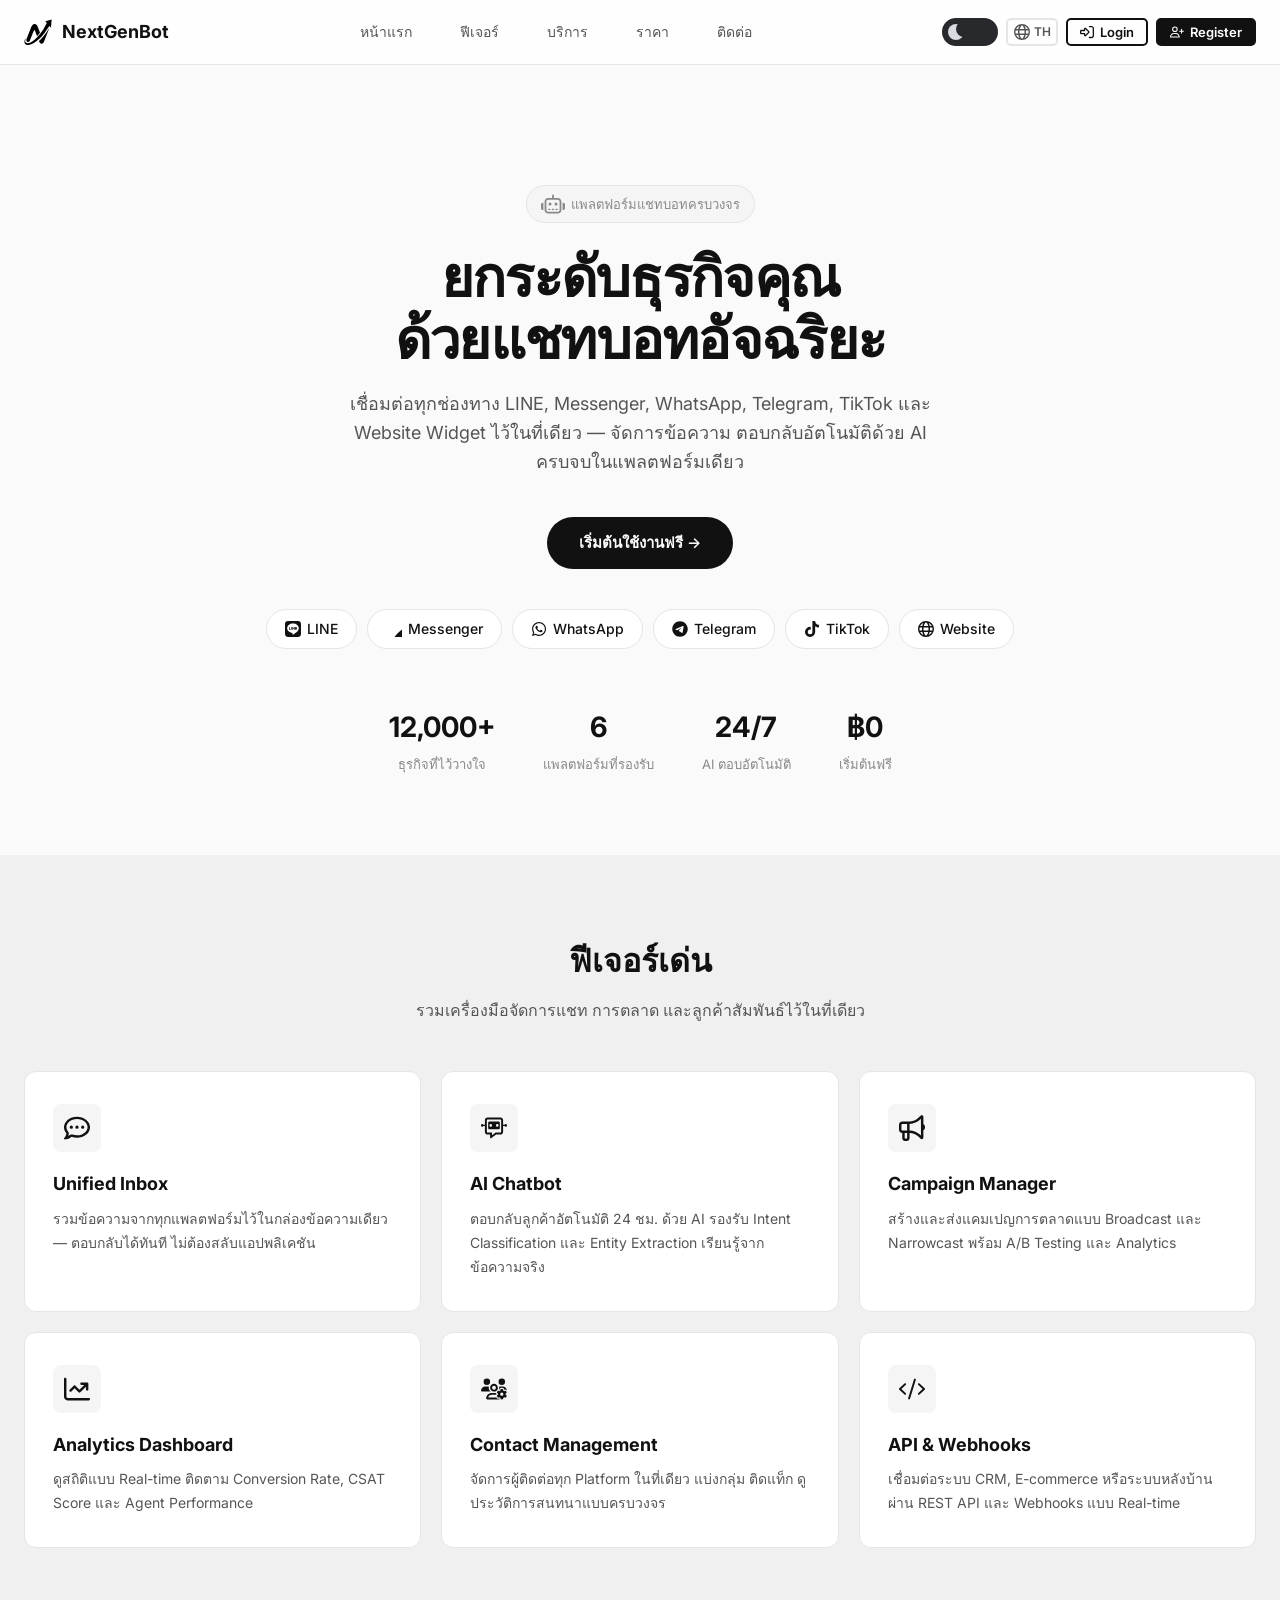
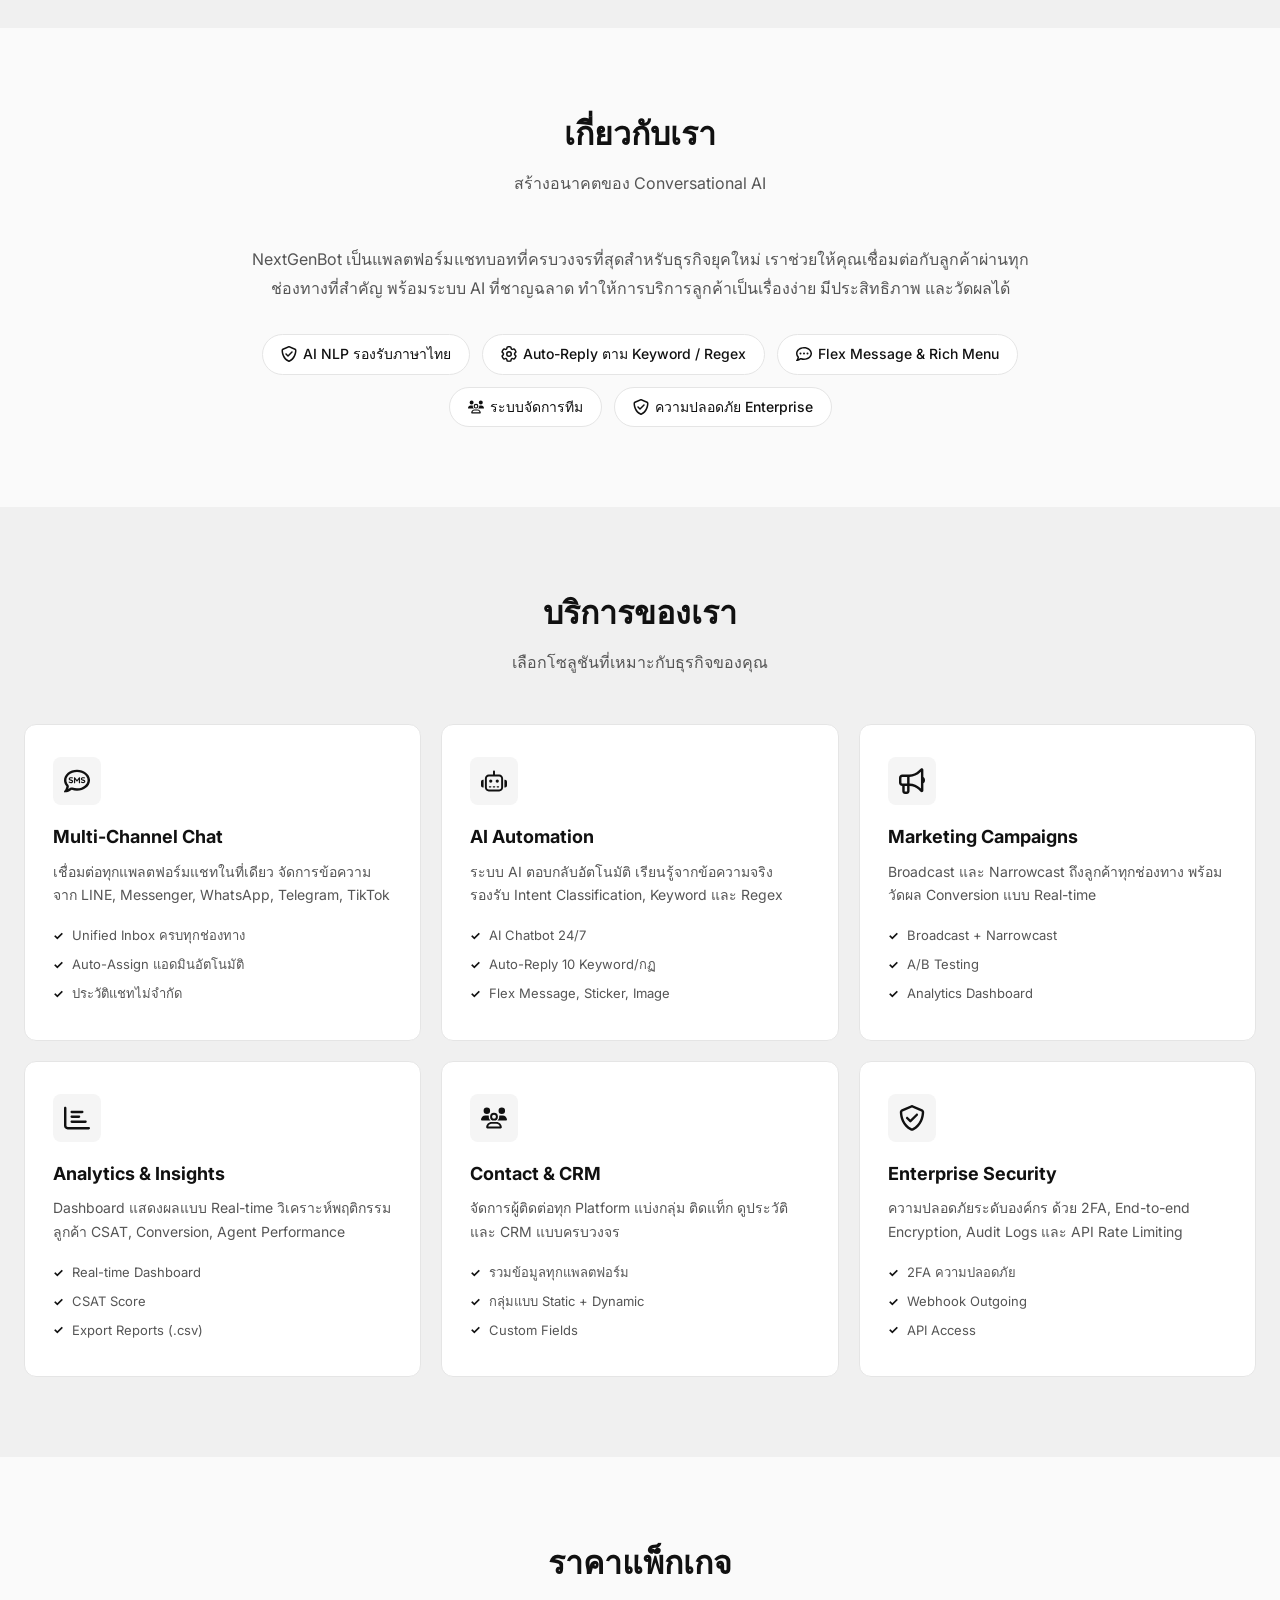
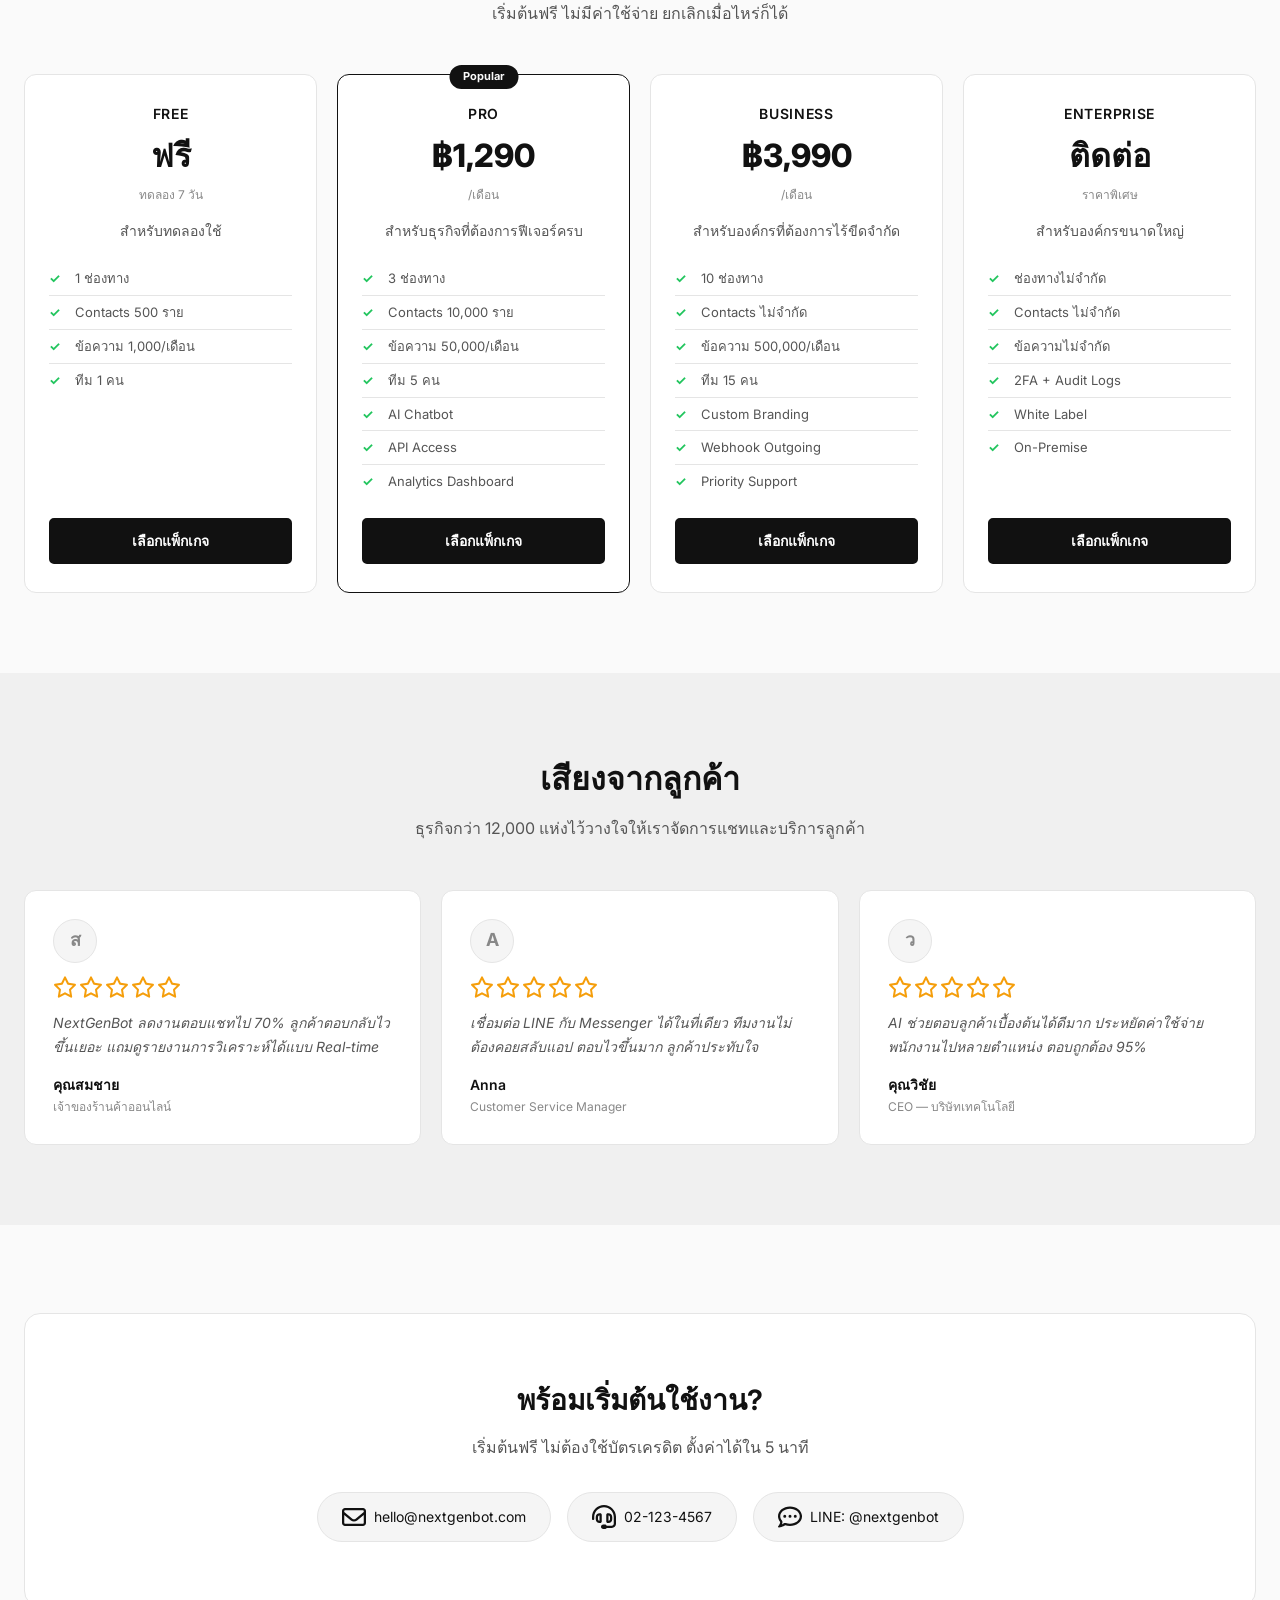
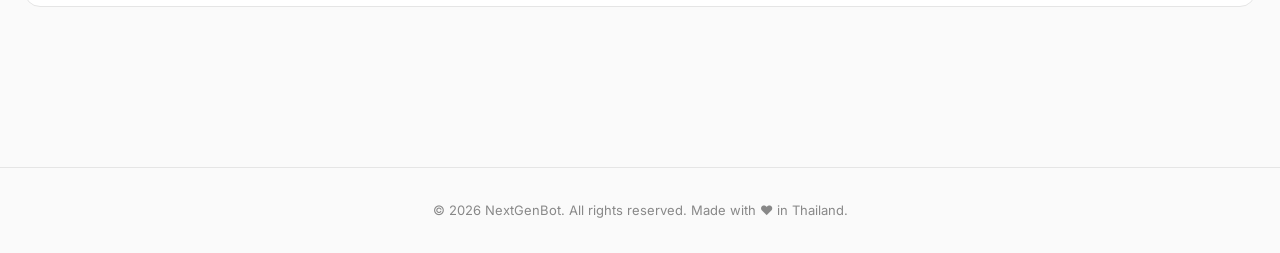
==== index.html @ 33dfde05 "Initial commit: NextGenBot landing page" ====
<!DOCTYPE html>
<html lang="th" data-theme="light">
<head>
  <meta charset="UTF-8">
  <meta name="viewport" content="width=device-width, initial-scale=1.0">
  <title>NextGenBot — บริการ Chatbot ครบวงจร</title>
  <link rel="preconnect" href="https://fonts.googleapis.com">
  <link href="https://fonts.googleapis.com/css2?family=Inter:wght@400;500;600;700;800&display=swap" rel="stylesheet">
  <link rel="stylesheet" href="assets/css/style.css">
</head>
<body>

  <!-- ── Header / Navbar ── -->
  <nav class="navbar">
    <div class="container navbar-inner">
      <a href="index.html" class="navbar-brand">
        <img src="assets/images/icons/logo.svg" alt="NextGenBot" class="logo-icon">
        NextGenBot
      </a>
      <div class="navbar-links">
        <a href="index.html">หน้าแรก</a>
        <a href="index.html#features">ฟีเจอร์</a>
        <a href="index.html#services">บริการ</a>
        <a href="index.html#pricing">ราคา</a>
        <a href="index.html#contact">ติดต่อ</a>
      </div>
      <div class="navbar-right">
        <div class="toggle-switch">
          <label class="switch-label">
            <input type="checkbox" class="checkbox" id="themeCheckbox">
            <span class="slider"></span>
          </label>
        </div>
        <div class="lang-select">
          <div class="lang-selected">
            <span data-icon="globe" data-weight="regular"></span>
            <span class="lang-code" id="currentLang">TH</span>
            <svg class="arrow" viewBox="0 0 512 512" fill="currentColor"><path d="M233.4 406.6c12.5 12.5 32.8 12.5 45.3 0l192-192c12.5-12.5 12.5-32.8 0-45.3s-32.8-12.5-45.3 0L256 338.7 86.6 169.4c-12.5-12.5-32.8-12.5-45.3 0s-12.5 32.8 0 45.3l192 192z"/></svg>
          </div>
          <div class="lang-options">
            <div class="lang-option active" data-lang="th" onclick="switchLang('th')">
              <span data-icon="globe" data-weight="regular"></span>
              <span>ภาษาไทย</span>
              <svg class="check-icon" viewBox="0 0 448 512" fill="currentColor"><path d="M441 103c9.4 9.4 9.4 24.6 0 33.9L177 401c-9.4 9.4-24.6 9.4-33.9 0L7 265c-9.4-9.4-9.4-24.6 0-33.9s24.6-9.4 33.9 0l119 119L407 103c9.4-9.4 24.6-9.4 33.9 0z"/></svg>
            </div>
            <div class="lang-option" data-lang="en" onclick="switchLang('en')">
              <span data-icon="globe" data-weight="regular"></span>
              <span>English</span>
              <svg class="check-icon" viewBox="0 0 448 512" fill="currentColor"><path d="M441 103c9.4 9.4 9.4 24.6 0 33.9L177 401c-9.4 9.4-24.6 9.4-33.9 0L7 265c-9.4-9.4-9.4-24.6 0-33.9s24.6-9.4 33.9 0l119 119L407 103c9.4-9.4 24.6-9.4 33.9 0z"/></svg>
            </div>
          </div>
        </div>
        <div class="nav-actions">
          <a href="login.html" class="btn-nav btn-nav-login">
            <span data-icon="right-to-bracket" data-weight="regular"></span>
            <span>Login</span>
          </a>
          <a href="register.html" class="btn-nav btn-nav-register">
            <span data-icon="user-plus" data-weight="regular"></span>
            <span>Register</span>
          </a>
        </div>
      </div>

      <!-- Mobile right: lang + hamburger (mobile/tablet) -->
      <div class="mobile-right">
        <div class="lang-select mobile-lang-select">
          <div class="lang-selected">
            <span data-icon="globe" data-weight="regular"></span>
            <span class="lang-code" id="currentLangMobile">TH</span>
            <svg class="arrow" viewBox="0 0 512 512" fill="currentColor"><path d="M233.4 406.6c12.5 12.5 32.8 12.5 45.3 0l192-192c12.5-12.5 12.5-32.8 0-45.3s-32.8-12.5-45.3 0L256 338.7 86.6 169.4c-12.5-12.5-32.8-12.5-45.3 0s-12.5 32.8 0 45.3l192 192z"/></svg>
          </div>
          <div class="lang-options">
            <div class="lang-option active" data-lang="th" onclick="switchLang('th')">
              <span data-icon="globe" data-weight="regular"></span>
              <span>ภาษาไทย</span>
              <svg class="check-icon" viewBox="0 0 448 512" fill="currentColor"><path d="M441 103c9.4 9.4 9.4 24.6 0 33.9L177 401c-9.4 9.4-24.6 9.4-33.9 0L7 265c-9.4-9.4-9.4-24.6 0-33.9s24.6-9.4 33.9 0l119 119L407 103c9.4-9.4 24.6-9.4 33.9 0z"/></svg>
            </div>
            <div class="lang-option" data-lang="en" onclick="switchLang('en')">
              <span data-icon="globe" data-weight="regular"></span>
              <span>English</span>
              <svg class="check-icon" viewBox="0 0 448 512" fill="currentColor"><path d="M441 103c9.4 9.4 9.4 24.6 0 33.9L177 401c-9.4 9.4-24.6 9.4-33.9 0L7 265c-9.4-9.4-9.4-24.6 0-33.9s24.6-9.4 33.9 0l119 119L407 103c9.4-9.4 24.6-9.4 33.9 0z"/></svg>
            </div>
          </div>
        </div>
        <button class="hamburger-btn" id="hamburgerBtn" aria-label="Menu">
          <svg viewBox="0 0 448 512" fill="currentColor"><path d="M0 96C0 78.3 14.3 64 32 64H416c17.7 0 32 14.3 32 32s-14.3 32-32 32H32C14.3 128 0 113.7 0 96zM0 256c0-17.7 14.3-32 32-32H416c17.7 0 32 14.3 32 32s-14.3 32-32 32H32c-17.7 0-32-14.3-32-32zM448 416c0 17.7-14.3 32-32 32H32c-17.7 0-32-14.3-32-32s14.3-32 32-32H416c17.7 0 32 14.3 32 32z"/></svg>
        </button>
      </div>

      <!-- Mobile Menu -->
      <div class="mobile-menu" id="mobileMenu">
        <a href="index.html">หน้าแรก</a>
        <a href="index.html#features">ฟีเจอร์</a>
        <a href="index.html#services">บริการ</a>
        <a href="index.html#pricing">ราคา</a>
        <a href="index.html#contact">ติดต่อ</a>
        <div class="mobile-actions">
          <a href="login.html" class="btn-nav btn-nav-login">Login</a>
          <a href="register.html" class="btn-nav btn-nav-register">Register</a>
        </div>
        <div class="mobile-theme-wrapper">
          <div class="mobile-theme-row">
            <span data-icon="sun" data-weight="regular" id="themeIcon"></span>
            <span id="themeLabel">โหมดสว่าง</span>
            <div class="toggle-switch">
              <label class="switch-label">
                <input type="checkbox" class="checkbox" id="themeCheckboxMobile">
                <span class="slider"></span>
              </label>
            </div>
          </div>
        </div>
      </div>
    </div>
  </nav>

  <!-- ── Hero ── -->
  <section class="hero">
    <div class="container">
      <div class="hero-badge">
        <span data-icon="robot" data-weight="regular"></span>
        แพลตฟอร์มแชทบอทครบวงจร
      </div>
      <h1>ยกระดับธุรกิจคุณ<br>ด้วยแชทบอทอัจฉริยะ</h1>
      <p>
        เชื่อมต่อทุกช่องทาง LINE, Messenger, WhatsApp, Telegram, TikTok และ Website Widget 
        ไว้ในที่เดียว — จัดการข้อความ ตอบกลับอัตโนมัติด้วย AI ครบจบในแพลตฟอร์มเดียว
      </p>
      <a href="#contact" class="hero-btn">เริ่มต้นใช้งานฟรี →</a>
      <div class="hero-platforms">
        <span class="hero-pill"><span data-icon="line" data-weight="brands"></span> LINE</span>
        <span class="hero-pill"><span data-icon="messenger" data-weight="brands"></span> Messenger</span>
        <span class="hero-pill"><span data-icon="whatsapp" data-weight="brands"></span> WhatsApp</span>
        <span class="hero-pill"><span data-icon="telegram" data-weight="brands"></span> Telegram</span>
        <span class="hero-pill"><span data-icon="tiktok" data-weight="brands"></span> TikTok</span>
        <span class="hero-pill"><span data-icon="globe" data-weight="regular"></span> Website</span>
      </div>
      <div class="hero-stats">
        <div class="hero-stat"><div class="hero-stat-num">12,000+</div><div class="hero-stat-label">ธุรกิจที่ไว้วางใจ</div></div>
        <div class="hero-stat"><div class="hero-stat-num">6</div><div class="hero-stat-label">แพลตฟอร์มที่รองรับ</div></div>
        <div class="hero-stat"><div class="hero-stat-num">24/7</div><div class="hero-stat-label">AI ตอบอัตโนมัติ</div></div>
        <div class="hero-stat"><div class="hero-stat-num">฿0</div><div class="hero-stat-label">เริ่มต้นฟรี</div></div>
      </div>
    </div>
  </section>

  <!-- ── Features ── -->
  <section class="section" id="features" style="background: var(--bg-section);">
    <div class="container">
      <div class="section-header">
        <h2>ฟีเจอร์เด่น</h2>
        <p>รวมเครื่องมือจัดการแชท การตลาด และลูกค้าสัมพันธ์ไว้ในที่เดียว</p>
      </div>
      <div class="grid-3">
        <div class="card fade-in">
          <div class="card-icon" data-icon="comment-dots" data-weight="regular"></div>
          <h3>Unified Inbox</h3>
          <p>รวมข้อความจากทุกแพลตฟอร์มไว้ในกล่องข้อความเดียว — ตอบกลับได้ทันที ไม่ต้องสลับแอปพลิเคชัน</p>
        </div>
        <div class="card fade-in">
          <div class="card-icon" data-icon="message-bot" data-weight="regular"></div>
          <h3>AI Chatbot</h3>
          <p>ตอบกลับลูกค้าอัตโนมัติ 24 ชม. ด้วย AI รองรับ Intent Classification และ Entity Extraction เรียนรู้จากข้อความจริง</p>
        </div>
        <div class="card fade-in">
          <div class="card-icon" data-icon="bullhorn" data-weight="regular"></div>
          <h3>Campaign Manager</h3>
          <p>สร้างและส่งแคมเปญการตลาดแบบ Broadcast และ Narrowcast พร้อม A/B Testing และ Analytics</p>
        </div>
        <div class="card fade-in">
          <div class="card-icon" data-icon="chart-line-up" data-weight="regular"></div>
          <h3>Analytics Dashboard</h3>
          <p>ดูสถิติแบบ Real-time ติดตาม Conversion Rate, CSAT Score และ Agent Performance</p>
        </div>
        <div class="card fade-in">
          <div class="card-icon" data-icon="users-gear" data-weight="regular"></div>
          <h3>Contact Management</h3>
          <p>จัดการผู้ติดต่อทุก Platform ในที่เดียว แบ่งกลุ่ม ติดแท็ก ดูประวัติการสนทนาแบบครบวงจร</p>
        </div>
        <div class="card fade-in">
          <div class="card-icon" data-icon="code" data-weight="regular"></div>
          <h3>API & Webhooks</h3>
          <p>เชื่อมต่อระบบ CRM, E-commerce หรือระบบหลังบ้านผ่าน REST API และ Webhooks แบบ Real-time</p>
        </div>
      </div>
    </div>
  </section>

  <!-- ── About ── -->
  <section class="section" id="about">
    <div class="container">
      <div style="max-width:800px;margin:0 auto;">
        <div class="section-header">
          <h2>เกี่ยวกับเรา</h2>
          <p>สร้างอนาคตของ Conversational AI</p>
        </div>
        <p style="font-size:16px;color:var(--text-secondary);line-height:1.8;text-align:center;margin-bottom:32px;">
          NextGenBot เป็นแพลตฟอร์มแชทบอทที่ครบวงจรที่สุดสำหรับธุรกิจยุคใหม่ 
          เราช่วยให้คุณเชื่อมต่อกับลูกค้าผ่านทุกช่องทางที่สำคัญ พร้อมระบบ AI ที่ชาญฉลาด 
          ทำให้การบริการลูกค้าเป็นเรื่องง่าย มีประสิทธิภาพ และวัดผลได้
        </p>
        <div style="display:flex;flex-wrap:wrap;justify-content:center;gap:12px;">
          <span class="hero-pill"><span data-icon="shield-check" data-weight="regular"></span> AI NLP รองรับภาษาไทย</span>
          <span class="hero-pill"><span data-icon="gear" data-weight="regular"></span> Auto-Reply ตาม Keyword / Regex</span>
          <span class="hero-pill"><span data-icon="comment-dots" data-weight="regular"></span> Flex Message & Rich Menu</span>
          <span class="hero-pill"><span data-icon="users" data-weight="regular"></span> ระบบจัดการทีม</span>
          <span class="hero-pill"><span data-icon="shield-check" data-weight="regular"></span> ความปลอดภัย Enterprise</span>
        </div>
      </div>
    </div>
  </section>

  <!-- ── Services ── -->
  <section class="section" id="services" style="background: var(--bg-section);">
    <div class="container">
      <div class="section-header">
        <h2>บริการของเรา</h2>
        <p>เลือกโซลูชันที่เหมาะกับธุรกิจของคุณ</p>
      </div>
      <div class="grid-3">
        <div class="card fade-in">
          <div class="card-icon" data-icon="comment-sms" data-weight="regular"></div>
          <h3>Multi-Channel Chat</h3>
          <p>เชื่อมต่อทุกแพลตฟอร์มแชทในที่เดียว จัดการข้อความจาก LINE, Messenger, WhatsApp, Telegram, TikTok</p>
          <ul>
            <li>Unified Inbox ครบทุกช่องทาง</li>
            <li>Auto-Assign แอดมินอัตโนมัติ</li>
            <li>ประวัติแชทไม่จำกัด</li>
          </ul>
        </div>
        <div class="card fade-in">
          <div class="card-icon" data-icon="robot" data-weight="regular"></div>
          <h3>AI Automation</h3>
          <p>ระบบ AI ตอบกลับอัตโนมัติ เรียนรู้จากข้อความจริง รองรับ Intent Classification, Keyword และ Regex</p>
          <ul>
            <li>AI Chatbot 24/7</li>
            <li>Auto-Reply 10 Keyword/กฏ</li>
            <li>Flex Message, Sticker, Image</li>
          </ul>
        </div>
        <div class="card fade-in">
          <div class="card-icon" data-icon="bullhorn" data-weight="regular"></div>
          <h3>Marketing Campaigns</h3>
          <p>Broadcast และ Narrowcast ถึงลูกค้าทุกช่องทาง พร้อมวัดผล Conversion แบบ Real-time</p>
          <ul>
            <li>Broadcast + Narrowcast</li>
            <li>A/B Testing</li>
            <li>Analytics Dashboard</li>
          </ul>
        </div>
        <div class="card fade-in">
          <div class="card-icon" data-icon="chart-bar" data-weight="regular"></div>
          <h3>Analytics & Insights</h3>
          <p>Dashboard แสดงผลแบบ Real-time วิเคราะห์พฤติกรรมลูกค้า CSAT, Conversion, Agent Performance</p>
          <ul>
            <li>Real-time Dashboard</li>
            <li>CSAT Score</li>
            <li>Export Reports (.csv)</li>
          </ul>
        </div>
        <div class="card fade-in">
          <div class="card-icon" data-icon="users" data-weight="regular"></div>
          <h3>Contact & CRM</h3>
          <p>จัดการผู้ติดต่อทุก Platform แบ่งกลุ่ม ติดแท็ก ดูประวัติ และ CRM แบบครบวงจร</p>
          <ul>
            <li>รวมข้อมูลทุกแพลตฟอร์ม</li>
            <li>กลุ่มแบบ Static + Dynamic</li>
            <li>Custom Fields</li>
          </ul>
        </div>
        <div class="card fade-in">
          <div class="card-icon" data-icon="shield-check" data-weight="regular"></div>
          <h3>Enterprise Security</h3>
          <p>ความปลอดภัยระดับองค์กร ด้วย 2FA, End-to-end Encryption, Audit Logs และ API Rate Limiting</p>
          <ul>
            <li>2FA ความปลอดภัย</li>
            <li>Webhook Outgoing</li>
            <li>API Access</li>
          </ul>
        </div>
      </div>
    </div>
  </section>

  <!-- ── Pricing ── -->
  <section class="section" id="pricing">
    <div class="container">
      <div class="section-header">
        <h2>ราคาแพ็กเกจ</h2>
        <p>เริ่มต้นฟรี ไม่มีค่าใช้จ่าย ยกเลิกเมื่อไหร่ก็ได้</p>
      </div>
      <div class="pricing-grid">
        <div class="pricing-card">
          <div class="pricing-name">Free</div>
          <div class="pricing-amount">ฟรี</div>
          <div class="pricing-period">ทดลอง 7 วัน</div>
          <p class="pricing-desc">สำหรับทดลองใช้</p>
          <ul class="pricing-features">
            <li><span class="mark on">✓</span> 1 ช่องทาง</li>
            <li><span class="mark on">✓</span> Contacts 500 ราย</li>
            <li><span class="mark on">✓</span> ข้อความ 1,000/เดือน</li>
            <li><span class="mark on">✓</span> ทีม 1 คน</li>
          </ul>
          <button class="pricing-btn">เลือกแพ็กเกจ</button>
        </div>
        <div class="pricing-card featured">
          <div class="pricing-name">Pro</div>
          <div class="pricing-amount">฿1,290</div>
          <div class="pricing-period">/เดือน</div>
          <p class="pricing-desc">สำหรับธุรกิจที่ต้องการฟีเจอร์ครบ</p>
          <ul class="pricing-features">
            <li><span class="mark on">✓</span> 3 ช่องทาง</li>
            <li><span class="mark on">✓</span> Contacts 10,000 ราย</li>
            <li><span class="mark on">✓</span> ข้อความ 50,000/เดือน</li>
            <li><span class="mark on">✓</span> ทีม 5 คน</li>
            <li><span class="mark on">✓</span> AI Chatbot</li>
            <li><span class="mark on">✓</span> API Access</li>
            <li><span class="mark on">✓</span> Analytics Dashboard</li>
          </ul>
          <button class="pricing-btn">เลือกแพ็กเกจ</button>
        </div>
        <div class="pricing-card">
          <div class="pricing-name">Business</div>
          <div class="pricing-amount">฿3,990</div>
          <div class="pricing-period">/เดือน</div>
          <p class="pricing-desc">สำหรับองค์กรที่ต้องการไร้ขีดจำกัด</p>
          <ul class="pricing-features">
            <li><span class="mark on">✓</span> 10 ช่องทาง</li>
            <li><span class="mark on">✓</span> Contacts ไม่จำกัด</li>
            <li><span class="mark on">✓</span> ข้อความ 500,000/เดือน</li>
            <li><span class="mark on">✓</span> ทีม 15 คน</li>
            <li><span class="mark on">✓</span> Custom Branding</li>
            <li><span class="mark on">✓</span> Webhook Outgoing</li>
            <li><span class="mark on">✓</span> Priority Support</li>
          </ul>
          <button class="pricing-btn">เลือกแพ็กเกจ</button>
        </div>
        <div class="pricing-card">
          <div class="pricing-name">Enterprise</div>
          <div class="pricing-amount">ติดต่อ</div>
          <div class="pricing-period">ราคาพิเศษ</div>
          <p class="pricing-desc">สำหรับองค์กรขนาดใหญ่</p>
          <ul class="pricing-features">
            <li><span class="mark on">✓</span> ช่องทางไม่จำกัด</li>
            <li><span class="mark on">✓</span> Contacts ไม่จำกัด</li>
            <li><span class="mark on">✓</span> ข้อความไม่จำกัด</li>
            <li><span class="mark on">✓</span> 2FA + Audit Logs</li>
            <li><span class="mark on">✓</span> White Label</li>
            <li><span class="mark on">✓</span> On-Premise</li>
          </ul>
          <button class="pricing-btn">เลือกแพ็กเกจ</button>
        </div>
      </div>
    </div>
  </section>

  <!-- ── Testimonials ── -->
  <section class="section" id="testimonials" style="background: var(--bg-section);">
    <div class="container">
      <div class="section-header">
        <h2>เสียงจากลูกค้า</h2>
        <p>ธุรกิจกว่า 12,000 แห่งไว้วางใจให้เราจัดการแชทและบริการลูกค้า</p>
      </div>
      <div class="testimonials-grid">
        <div class="testimonial-card">
        <div class="avatar" aria-label="คุณสมชาย">ส</div>
          <div class="stars">
          <span data-icon="star" data-weight="regular"></span>
          <span data-icon="star" data-weight="regular"></span>
          <span data-icon="star" data-weight="regular"></span>
          <span data-icon="star" data-weight="regular"></span>
          <span data-icon="star" data-weight="regular"></span>
        </div>
        <div class="quote">NextGenBot ลดงานตอบแชทไป 70% ลูกค้าตอบกลับไวขึ้นเยอะ แถมดูรายงานการวิเคราะห์ได้แบบ Real-time</div>
        <div class="author">คุณสมชาย</div>
        <div class="role">เจ้าของร้านค้าออนไลน์</div>
        </div>
        <div class="testimonial-card">
          <div class="avatar" aria-label="Anna">A</div>
          <div class="stars">
            <span data-icon="star" data-weight="regular"></span>
            <span data-icon="star" data-weight="regular"></span>
            <span data-icon="star" data-weight="regular"></span>
            <span data-icon="star" data-weight="regular"></span>
            <span data-icon="star" data-weight="regular"></span>
          </div>
          <div class="quote">เชื่อมต่อ LINE กับ Messenger ได้ในที่เดียว ทีมงานไม่ต้องคอยสลับแอป ตอบไวขึ้นมาก ลูกค้าประทับใจ</div>
          <div class="author">Anna</div>
          <div class="role">Customer Service Manager</div>
        </div>
        <div class="testimonial-card">
          <div class="avatar" aria-label="คุณวิชัย">ว</div>
          <div class="stars">
            <span data-icon="star" data-weight="regular"></span>
            <span data-icon="star" data-weight="regular"></span>
            <span data-icon="star" data-weight="regular"></span>
            <span data-icon="star" data-weight="regular"></span>
            <span data-icon="star" data-weight="regular"></span>
          </div>
          <div class="quote">AI ช่วยตอบลูกค้าเบื้องต้นได้ดีมาก ประหยัดค่าใช้จ่ายพนักงานไปหลายตำแหน่ง ตอบถูกต้อง 95%</div>
          <div class="author">คุณวิชัย</div>
          <div class="role">CEO — บริษัทเทคโนโลยี</div>
        </div>
  </section>

  <!-- ── Contact ── -->
  <section id="contact" style="padding: 48px 0 80px;">
    <div class="container">
      <div class="contact-section">
        <h2>พร้อมเริ่มต้นใช้งาน?</h2>
        <p>เริ่มต้นฟรี ไม่ต้องใช้บัตรเครดิต ตั้งค่าได้ใน 5 นาที</p>
        <div class="contact-channels">
          <span class="contact-item"><span data-icon="envelope" data-weight="regular"></span> hello@nextgenbot.com</span>
          <span class="contact-item"><span data-icon="headset" data-weight="regular"></span> 02-123-4567</span>
          <span class="contact-item"><span data-icon="comment-dots" data-weight="regular"></span> LINE: @nextgenbot</span>
        </div>
      </div>
    </div>
  </section>

  <!-- ── Footer ── -->
  <footer class="footer">
    <div class="container">
      <p>© 2026 NextGenBot. All rights reserved. Made with ❤️ in Thailand.</p>
    </div>
  </footer>

  <script src="assets/data/icons.js"></script>
  <script src="assets/js/theme.js"></script>
  <script src="assets/js/main.js"></script>
</body>
</html>
---- assets/css/style.css ----
*, *::before, *::after { box-sizing: border-box; margin: 0; padding: 0; }

:root {
  --bg: #fafafa;
  --bg-card: #ffffff;
  --bg-card-alt: #f5f5f5;
  --bg-section: #f0f0f0;
  --text: #111111;
  --text-secondary: #555555;
  --text-muted: #888888;
  --border: #e5e5e5;
  --shadow: 0 1px 3px rgba(0,0,0,0.06), 0 1px 2px rgba(0,0,0,0.04);
  --shadow-hover: 0 10px 25px rgba(0,0,0,0.08);
  --radius: 12px;
  --radius-sm: 8px;
  --radius-lg: 16px;
  --font: 'Inter', -apple-system, BlinkMacSystemFont, 'Segoe UI', sans-serif;
  --transition: 0.3s cubic-bezier(0.4, 0, 0.2, 1);
  --max-width: 1280px;
  --primary: #111111;
  --btn-bg: #111111;
  --btn-text: #ffffff;
  --btn-border: #111111;
}

[data-theme="dark"] {
  --bg: #0a0a0b;
  --bg-card: #141416;
  --bg-card-alt: #1a1a1e;
  --bg-section: #121214;
  --text: #ededef;
  --text-secondary: #9b9b9f;
  --text-muted: #6b6b70;
  --border: #1e1e22;
  --shadow: 0 1px 3px rgba(0,0,0,0.3);
  --shadow-hover: 0 10px 25px rgba(0,0,0,0.5);
  --primary: #ededef;
  --btn-bg: #ededef;
  --btn-text: #0a0a0b;
  --btn-border: #ededef;
}

/* ── Icon SVG style ── */
.icon-svg {
  width: 24px;
  height: 24px;
  display: block;
  color: inherit;
}
.card-icon .icon-svg {
  width: 26px;
  height: 26px;
}
.hero-pill .icon-svg {
  width: 16px;
  height: 16px;
}

html { scroll-behavior: smooth; }
body {
  font-family: var(--font);
  background: var(--bg);
  color: var(--text);
  line-height: 1.6;
  transition: background var(--transition), color var(--transition);
  -webkit-font-smoothing: antialiased;
}
.container { max-width: var(--max-width); margin: 0 auto; padding: 0 24px; }
::-webkit-scrollbar { width: 6px; height: 6px; }
::-webkit-scrollbar-track { background: transparent; }
::-webkit-scrollbar-thumb { background: var(--border); border-radius: 3px; }

/* ── Navbar ── */
.navbar {
  position: sticky; top: 0; z-index: 100;
  background: rgba(255,255,255,0.8);
  backdrop-filter: blur(16px);
  -webkit-backdrop-filter: blur(16px);
  border-bottom: 1px solid var(--border);
  transition: background var(--transition), border-color var(--transition);
}
[data-theme="dark"] .navbar { background: rgba(10,10,11,0.8); }
.navbar-inner {
  display: flex; align-items: center; justify-content: space-between;
  height: 64px;
  }
  .navbar-brand {
  display: flex; align-items: center; gap: 10px;
  font-weight: 700; font-size: 18px;
  text-decoration: none; color: var(--text);
  }
  .navbar-brand svg { width: 28px; height: 28px; }
  .navbar-brand img.logo-icon { width: 28px; height: 28px; display: block; }
  [data-theme="dark"] .navbar-brand img.logo-icon { filter: invert(1); }
  .navbar-links { display: flex; align-items: center; gap: 24px; }
.navbar-links a {
  color: var(--text-secondary); text-decoration: none;
  font-size: 14px; font-weight: 500;
  padding: 6px 12px; border-radius: 6px;
  transition: all 0.2s ease;
}
.navbar-links a:hover {
  background: var(--btn-bg);
  color: var(--btn-text);
}

/* ── Navbar right section: toggle + buttons ── */
.navbar-right {
  display: flex;
  align-items: center;
  gap: 8px;
}

/* ── Dark/Light Toggle Switch ── */
.toggle-switch {
  flex-shrink: 0;
  position: relative;
  width: 56px;
  height: 28px;
  --light: #d8dbe0;
  --dark: #28292c;
}
.switch-label {
  position: absolute;
  width: 100%;
  height: 28px;
  background-color: var(--dark);
  border-radius: 14px;
  cursor: pointer;
  border: 2px solid var(--dark);
}
.checkbox {
  position: absolute;
  display: none;
}
.slider {
  position: absolute;
  width: 100%;
  height: 100%;
  border-radius: 14px;
  -webkit-transition: 0.3s;
  transition: 0.3s;
}
.checkbox:checked ~ .slider {
  background-color: var(--light);
}
.slider::before {
  content: "";
  position: absolute;
  top: 4px;
  left: 4px;
  width: 16px;
  height: 16px;
  border-radius: 50%;
  -webkit-box-shadow: inset 8px -3px 0px 0px var(--light);
  box-shadow: inset 8px -3px 0px 0px var(--light);
  background-color: var(--dark);
  -webkit-transition: 0.3s;
  transition: 0.3s;
}
.checkbox:checked ~ .slider::before {
  -webkit-transform: translateX(28px);
  -ms-transform: translateX(28px);
  transform: translateX(28px);
  background-color: var(--dark);
  -webkit-box-shadow: none;
  box-shadow: none;
}

/* ── Hero ── */
.hero { padding: 120px 0 80px; text-align: center; }
.hero-badge {
  display: inline-flex; align-items: center; gap: 6px;
  padding: 6px 14px; border-radius: 100px;
  background: var(--bg-card-alt); border: 1px solid var(--border);
  font-size: 13px; font-weight: 500; color: var(--text-muted);
  margin-bottom: 24px;
}
.hero h1 {
  font-size: clamp(36px, 5vw, 56px);
  font-weight: 800;
  letter-spacing: -0.03em;
  line-height: 1.1;
  margin-bottom: 20px;
}
.hero p {
  font-size: 18px;
  color: var(--text-secondary);
  max-width: 600px;
  margin: 0 auto 40px;
}
.hero-btn {
  display: inline-flex; align-items: center; gap: 8px;
  padding: 14px 32px; border-radius: 100px;
  background: var(--text); color: var(--bg);
  font-size: 15px; font-weight: 600;
  text-decoration: none; transition: opacity 0.2s;
}
.hero-btn:hover { opacity: 0.85; }
.hero-platforms {
  display: flex; gap: 10px; justify-content: center; flex-wrap: wrap;
  margin-top: 40px;
}
.hero-pill {
  display: inline-flex; align-items: center; gap: 6px;
  padding: 8px 18px; border-radius: 100px;
  background: var(--bg-card); border: 1px solid var(--border);
  font-size: 14px; font-weight: 500;
  transition: all 0.2s;
}
.hero-pill:hover {
  border-color: var(--text);
  transform: translateY(-2px);
}
.hero-stats {
  display: flex; justify-content: center; gap: 48px;
  margin-top: 56px; flex-wrap: wrap;
}
.hero-stat { text-align: center; }
.hero-stat-num { font-size: 28px; font-weight: 700; }
.hero-stat-label { font-size: 13px; color: var(--text-muted); margin-top: 4px; }

/* ── Section ── */
.section { padding: 80px 0; }
.section-header { text-align: center; margin-bottom: 48px; }
.section-header h2 { font-size: 32px; font-weight: 700; margin-bottom: 12px; }
.section-header p { color: var(--text-secondary); font-size: 16px; max-width: 520px; margin: 0 auto; }

/* ── Cards Grid ── */
.grid-3 {
  display: grid;
  grid-template-columns: repeat(auto-fit, minmax(300px, 1fr));
  gap: 20px;
}
.grid-4 {
  display: grid;
  grid-template-columns: repeat(auto-fit, minmax(240px, 1fr));
  gap: 20px;
}

.card {
  background: var(--bg-card);
  border: 1px solid var(--border);
  border-radius: var(--radius);
  padding: 32px 28px;
  transition: all var(--transition);
}
.card:hover {
  transform: translateY(-4px);
  box-shadow: var(--shadow-hover);
}
.card-icon {
  width: 48px; height: 48px;
  border-radius: var(--radius-sm);
  display: flex; align-items: center; justify-content: center;
  margin-bottom: 18px;
  background: var(--bg-card-alt);
}
.card h3 { font-size: 18px; font-weight: 700; margin-bottom: 8px; }
.card p { font-size: 14px; color: var(--text-secondary); line-height: 1.7; }
.card ul { list-style: none; margin-top: 14px; }
.card li {
  font-size: 13px; color: var(--text-secondary);
  padding: 4px 0;
  display: flex; align-items: center; gap: 8px;
}
.card li::before { content: '✓'; font-weight: 700; font-size: 12px; color: var(--text); }

/* ── Language Selector ── */
.lang-select {
  position: relative;
  cursor: pointer;
  width: 52px;
  height: 28px;
  flex-shrink: 0;
}
.lang-selected {
  display: flex;
  align-items: center;
  gap: 4px;
  height: 28px;
  padding: 0 6px;
  border-radius: 5px;
  border: 2px solid var(--border);
  background: transparent;
  transition: all 0.2s;
  position: relative;
  z-index: 10;
}
.lang-selected .icon-svg {
  width: 16px;
  height: 16px;
  color: var(--text-secondary);
}
.lang-selected .lang-code {
  font-size: 12px;
  font-weight: 600;
  color: var(--text-secondary);
}
.lang-selected .arrow {
  width: 10px;
  height: 10px;
  color: var(--text-muted);
  transition: transform 0.3s;
}
.lang-select:hover .lang-selected {
  border-color: var(--text);
}
.lang-select:hover .arrow {
  transform: rotate(180deg);
}
.lang-options {
  position: absolute;
  top: 100%;
  right: 0;
  margin-top: 4px;
  min-width: 120px;
  background: var(--bg-card);
  border: 1px solid var(--border);
  border-radius: 8px;
  padding: 4px;
  opacity: 0;
  visibility: hidden;
  transform: translateY(-4px);
  transition: all 0.2s;
  z-index: 1000;
  box-shadow: var(--shadow-hover);
}
.lang-select:hover .lang-options {
  opacity: 1;
  visibility: visible;
  transform: translateY(0);
}
.lang-option {
  display: flex;
  align-items: center;
  gap: 8px;
  padding: 6px 10px;
  border-radius: 5px;
  font-size: 13px;
  font-weight: 500;
  color: var(--text-secondary);
  transition: all 0.15s;
  cursor: pointer;
}
.lang-option:hover {
  background: var(--bg-card-alt);
  color: var(--text);
}
.lang-option .icon-svg {
  width: 16px;
  height: 16px;
}
.lang-option .check-icon {
  margin-left: auto;
  width: 14px;
  height: 14px;
  opacity: 0;
}
.lang-option.active {
  color: var(--text);
}
.lang-option.active .check-icon {
  opacity: 1;
}

/* ── Nav Buttons ── */
.nav-actions {
  display: flex;
  align-items: center;
  gap: 8px;
}
.btn-nav {
  display: inline-flex;
  align-items: center;
  gap: 6px;
  padding: 4px 12px;
  height: 28px;
  border-radius: 5px;
  border: 2px solid;
  font-family: var(--font);
  font-size: 13px;
  font-weight: 600;
  cursor: pointer;
  transition: all 0.3s ease;
  text-decoration: none;
  white-space: nowrap;
}
.btn-nav .icon-svg {
  width: 14px;
  height: 14px;
}
.btn-nav-login {
  background: transparent;
  border-color: var(--btn-border);
  color: var(--btn-border);
}
.btn-nav-login:hover {
  background: var(--btn-bg);
  border-color: var(--btn-bg);
  color: var(--btn-text);
}
.btn-nav-register {
  background: var(--btn-bg);
  border-color: var(--btn-bg);
  color: var(--btn-text);
}
.btn-nav-register:hover {
  background: transparent;
  border-color: var(--btn-border);
  color: var(--btn-border);
}

/* ── Pricing ── */
.pricing-grid {
  display: grid;
  grid-template-columns: repeat(auto-fit, minmax(220px, 1fr));
  gap: 20px;
}
.pricing-card {
  background: var(--bg-card);
  border: 1px solid var(--border);
  border-radius: var(--radius);
  padding: 28px 24px;
  text-align: center;
  transition: all var(--transition);
}
.pricing-card.featured {
  border-color: var(--text);
  position: relative;
}
.pricing-card.featured::after {
  content: 'Popular';
  position: absolute;
  top: -10px; left: 50%;
  transform: translateX(-50%);
  background: var(--text); color: var(--bg);
  font-size: 11px; font-weight: 700;
  padding: 3px 14px; border-radius: 100px;
}
.pricing-card:hover {
  transform: translateY(-4px);
  box-shadow: var(--shadow-hover);
}
.pricing-name { font-size: 14px; font-weight: 600; text-transform: uppercase; letter-spacing: 0.05em; margin-bottom: 4px; }
.pricing-amount { font-size: 32px; font-weight: 800; margin-bottom: 4px; }
.pricing-period { font-size: 12px; color: var(--text-muted); margin-bottom: 16px; }
.pricing-desc { font-size: 14px; color: var(--text-secondary); margin-bottom: 20px; }
.pricing-features { list-style: none; text-align: left; }
.pricing-features li {
  font-size: 13px; color: var(--text-secondary);
  padding: 6px 0;
  display: flex; align-items: center; gap: 8px;
  border-bottom: 1px solid var(--border);
}
.pricing-features li:last-child { border: none; }
.pricing-features li .mark { font-weight: 700; font-size: 13px; width: 18px; }
.pricing-features li .mark.on { color: #22c55e; }
.pricing-features li .mark.off { color: #ef4444; }

/* ── Pricing Button (animated) ── */
.pricing-card {
  display: flex;
  flex-direction: column;
}
.pricing-features {
  flex: 1;
}
.pricing-btn {
  font-family: var(--font);
  font-weight: 600;
  font-size: 14px;
  display: inline-flex;
  align-items: center;
  justify-content: center;
  gap: 6px;
  padding: 10px 24px;
  border-radius: 5px;
  border: 2px solid var(--btn-bg);
  background: var(--btn-bg);
  color: var(--btn-text);
  cursor: pointer;
  transition: all 0.3s ease;
  text-decoration: none;
  margin-top: 20px;
  width: 100%;
}
.pricing-btn:hover {
  background: transparent;
  border-color: var(--btn-border);
  color: var(--btn-border);
}

/* ── Testimonials ── */
.testimonials-grid {
  display: grid;
  grid-template-columns: repeat(auto-fit, minmax(280px, 1fr));
  gap: 20px;
}
.testimonial-card {
  background: var(--bg-card);
  border: 1px solid var(--border);
  border-radius: var(--radius);
  padding: 28px;
}
.testimonial-card .avatar {
  width: 44px; height: 44px;
  border-radius: 50%;
  object-fit: cover;
  margin-bottom: 12px;
  display: flex;
  align-items: center;
  justify-content: center;
  background: var(--bg-card-alt);
  border: 1px solid var(--border);
  font-size: 18px;
  font-weight: 700;
  color: var(--text-muted);
}
.testimonial-card .stars { color: #f59e0b; font-size: 14px; margin-bottom: 12px; display: flex; gap: 2px; }
.testimonial-card .stars span { display: inline-flex; }
.testimonial-card .quote {
  font-size: 14px; color: var(--text-secondary);
  line-height: 1.7; margin-bottom: 16px; font-style: italic;
}
.testimonial-card .author { font-size: 14px; font-weight: 600; }
.testimonial-card .role { font-size: 12px; color: var(--text-muted); }

/* ── Contact ── */
.contact-section {
  background: var(--bg-card);
  border: 1px solid var(--border);
  border-radius: var(--radius-lg);
  padding: 64px;
  text-align: center;
  margin-top: 40px;
}
.contact-section h2 { font-size: 28px; font-weight: 700; margin-bottom: 12px; }
.contact-section > p { color: var(--text-secondary); margin-bottom: 32px; font-size: 16px; }
.contact-channels {
  display: flex; gap: 16px; justify-content: center; flex-wrap: wrap;
}
.contact-item {
  display: flex; align-items: center; gap: 8px;
  padding: 12px 24px; border-radius: 100px;
  background: var(--bg-card-alt); border: 1px solid var(--border);
  font-size: 14px; transition: all 0.2s;
}
.contact-item:hover { border-color: var(--text); }

/* ── Form Styles (Login, Register, Reset Password) ── */
.login-page {
  display: flex;
  justify-content: center;
  align-items: center;
  min-height: calc(100vh - 64px);
  padding: 40px 20px;
}
.form {
  display: flex;
  flex-direction: column;
  gap: 10px;
  background-color: var(--bg-card);
  padding: 30px;
  width: 450px;
  max-width: 100%;
  border-radius: 20px;
  font-family: var(--font);
  border: 1px solid var(--border);
}
.form-title {
  font-size: 22px;
  font-weight: 700;
  margin-bottom: 8px;
  text-align: center;
}
.form-desc {
  font-size: 14px;
  color: var(--text-secondary);
  text-align: center;
  margin-bottom: 8px;
}
.flex-column > label {
  color: var(--text);
  font-weight: 600;
  font-size: 14px;
}
.inputForm {
  border: 1.5px solid var(--border);
  border-radius: 10px;
  height: 50px;
  display: flex;
  align-items: center;
  padding-left: 10px;
  transition: 0.2s ease-in-out;
}
.inputForm:focus-within {
  border: 1.5px solid var(--text);
}
.inputForm .icon-svg {
  width: 18px;
  height: 18px;
  flex-shrink: 0;
}
.input {
  margin-left: 10px;
  border-radius: 10px;
  border: none;
  width: 85%;
  height: 100%;
  background: transparent;
  color: var(--text);
  font-family: var(--font);
  font-size: 14px;
}
.input:focus { outline: none; }
.flex-row {
  display: flex;
  flex-direction: row;
  align-items: center;
  gap: 10px;
  justify-content: space-between;
}
.flex-row-left {
  display: flex;
  align-items: center;
  gap: 6px;
}
.flex-row-left label {
  font-size: 14px;
  color: var(--text);
  font-weight: 400;
}
.flex-row-left input[type="checkbox"] {
  accent-color: var(--text);
}
.span {
  font-size: 14px;
  color: var(--text);
  font-weight: 500;
  cursor: pointer;
  text-decoration: underline;
  text-underline-offset: 2px;
}
.span:hover { opacity: 0.7; }
.button-submit {
  margin: 20px 0 10px 0;
  background-color: var(--text);
  border: none;
  color: var(--bg);
  font-size: 15px;
  font-weight: 500;
  border-radius: 10px;
  height: 50px;
  width: 100%;
  cursor: pointer;
  font-family: var(--font);
  transition: opacity 0.2s;
}
.button-submit:hover { opacity: 0.85; }
.p {
  text-align: center;
  color: var(--text);
  font-size: 14px;
  margin: 5px 0;
}
.p.line {
  color: var(--text-muted);
  margin-top: 10px;
  position: relative;
}
.p.line::before, .p.line::after {
  content: '';
  position: absolute;
  top: 50%;
  width: 35%;
  height: 1px;
  background: var(--border);
}
.p.line::before { left: 0; }
.p.line::after { right: 0; }
.btn {
  margin-top: 10px;
  width: 100%;
  height: 50px;
  border-radius: 10px;
  display: flex;
  justify-content: center;
  align-items: center;
  font-weight: 500;
  gap: 10px;
  border: 1px solid var(--border);
  background: var(--bg-card);
  color: var(--text);
  cursor: pointer;
  transition: 0.2s ease-in-out;
  font-family: var(--font);
}
.btn:hover {
  border-color: var(--text);
}
.btn .icon-svg {
  width: 20px;
  height: 20px;
}
.eye-btn {
  background: none;
  border: none;
  cursor: pointer;
  padding: 8px;
  display: flex;
  align-items: center;
  color: var(--text-muted);
  transition: color 0.2s;
}
.eye-btn:hover { color: var(--text); }
.eye-btn .icon-svg {
  width: 18px;
  height: 18px;
}

/* ── Section Card (Terms, Privacy) ── */
.page {
  min-height: calc(100vh - 64px);
  padding: 90px 0 60px;
}
.page-header {
  text-align: center;
  margin-bottom: 32px;
}
.page-header .icon-wrap {
  width: 48px; height: 48px;
  border-radius: var(--radius-sm);
  background: var(--bg-card-alt);
  border: 1px solid var(--border);
  display: flex;
  align-items: center;
  justify-content: center;
  margin: 0 auto 16px;
}
.page-header h1 {
  font-size: 28px; font-weight: 700;
  margin-bottom: 4px;
  text-align: center;
}
.page-header .meta {
  font-size: 13px; color: var(--text-muted);
  text-align: center;
}
.section-card {
  background: var(--bg-card);
  border: 1px solid var(--border);
  border-radius: var(--radius-lg);
  padding: 48px;
  max-width: 900px;
  margin: 0 auto;
}
.section-card h2 {
  font-size: 20px; font-weight: 600;
  margin-top: 28px; margin-bottom: 12px;
}
.section-card h3 {
  font-size: 16px; font-weight: 600;
  margin-top: 20px; margin-bottom: 8px;
}
.section-card p, .section-card li {
  font-size: 14px; color: var(--text-secondary);
  line-height: 1.8; margin-bottom: 8px;
}
.section-card ul { padding-left: 20px; }

/* ── Footer ── */
.footer {
  border-top: 1px solid var(--border);
  padding: 32px 0; margin-top: 80px;
  text-align: center;
  font-size: 13px; color: var(--text-muted);
}

/* ── Animations ── */
.fade-in {
  opacity: 0; transform: translateY(20px);
  animation: fadeIn 0.5s ease forwards;
}
@keyframes fadeIn { to { opacity: 1; transform: translateY(0); } }

/* ── Responsive ── */

/* ✅ Mobile + Tablet (≤1024px) — แสดง hamburger + mobile-right */
@media (max-width: 1024px) {
  .hamburger-btn {
    display: flex !important;
    align-items: center;
    justify-content: center;
    width: 44px;
    height: 44px;
    background: none;
    border: none;
    cursor: pointer;
    color: var(--text);
    padding: 0;
    margin-left: auto;
    position: relative;
    z-index: 300;
    -webkit-tap-highlight-color: transparent;
  }
  .hamburger-btn:hover { background: var(--bg-card-alt); }
  .hamburger-btn svg { width: 18px; height: 18px; }

  .mobile-right { display: flex; align-items: center; gap: 4px; }
  .mobile-right .mobile-lang-select { display: flex; position: relative; height: 44px; align-items: center; }
  .mobile-right .mobile-lang-select .lang-selected { height: 36px; padding: 0 6px; border: none; background: transparent; gap: 2px; }
  .mobile-right .mobile-lang-select .lang-selected .arrow { display: none; }
  .mobile-right .mobile-lang-select .lang-code { font-size: 13px; font-weight: 600; }

  .mobile-menu {
    display: none;
    position: absolute;
    top: 100%;
    left: 0;
    right: 0;
    background: var(--bg-card);
    border-bottom: 1px solid var(--border);
    padding: 16px 24px 24px;
    box-shadow: var(--shadow-hover);
    z-index: 200;
    -webkit-overflow-scrolling: touch;
  }
  .mobile-menu.open { display: block; }
  .mobile-menu a {
    display: block;
    padding: 12px 12px;
    color: var(--text);
    text-decoration: none;
    font-size: 15px;
    font-weight: 500;
    border-radius: 6px;
    transition: all 0.2s ease;
    border-bottom: 1px solid var(--border);
  }
  .mobile-menu a:last-child { border: none; }
  .mobile-menu a:hover {
    background: var(--btn-bg);
    color: var(--btn-text);
  }
  .mobile-menu .mobile-actions {
    display: flex;
    gap: 10px;
    margin-top: 16px;
    padding-top: 16px;
    border-top: 1px solid var(--border);
  }
  .mobile-menu .mobile-actions .btn-nav {
    flex: 1;
    justify-content: center;
    text-align: center;
    height: 40px;
    padding: 8px 16px;
    font-size: 14px;
  }
  .mobile-menu .mobile-actions .btn-nav-login,
  .mobile-menu .mobile-actions .btn-nav-register {
    background: var(--btn-bg);
    border-color: var(--btn-bg);
    color: var(--btn-text);
  }
  .mobile-menu .mobile-actions .btn-nav-login:hover,
  .mobile-menu .mobile-actions .btn-nav-register:hover {
    background: transparent;
    border-color: var(--btn-border);
    color: var(--btn-border);
  }
  .mobile-menu .mobile-theme-wrapper {
    display: flex;
    margin-top: 12px;
    padding-top: 12px;
    border-top: 1px solid var(--border);
  }
  .mobile-menu .mobile-theme-row {
    display: flex;
    align-items: center;
    gap: 10px;
    padding: 8px 0;
    font-size: 13px;
    font-weight: 500;
    color: var(--text-secondary);
    width: 100%;
  }
  .mobile-menu .mobile-theme-row .icon-svg {
    width: 18px;
    height: 18px;
  }
  .mobile-menu .mobile-theme-row .toggle-switch {
    margin-left: auto;
    transform: scale(0.75);
    transform-origin: right center;
  }
}

/* ✅ Tablet (≤1024px) — ซ่อน nav links */
@media (max-width: 1024px) {
  .navbar-links { display: none; }
}
@media (max-width: 1024px) and (min-width: 769px) {
  .navbar-inner { height: 56px; }
  .navbar-brand { font-size: 16px; }
  .navbar-brand svg { width: 24px; height: 24px; }
  .navbar-right { display: none; }
}

/* ✅ Mobile (≤768px) */
@media (max-width: 768px) {
  .navbar-links { display: none; }
  .navbar-inner { height: 52px; position: relative; }
  .navbar-brand { font-size: 15px; gap: 8px; }
  .navbar-brand svg { width: 22px; height: 22px; }
  .navbar-right { display: none; }

  /* Hero */
  .hero { padding: 80px 0 40px; }
  .hero-stats { gap: 24px; }
  
  /* Section */
  .section { padding: 48px 0; }
  .contact-section { padding: 32px 20px; }
}

/* ✅ Desktop (>1024px) — ซ่อน hamburger + mobile-right */
@media (min-width: 1025px) {
  .hamburger-btn { display: none !important; }
  .mobile-menu { display: none !important; }
  .mobile-right { display: none !important; }
}
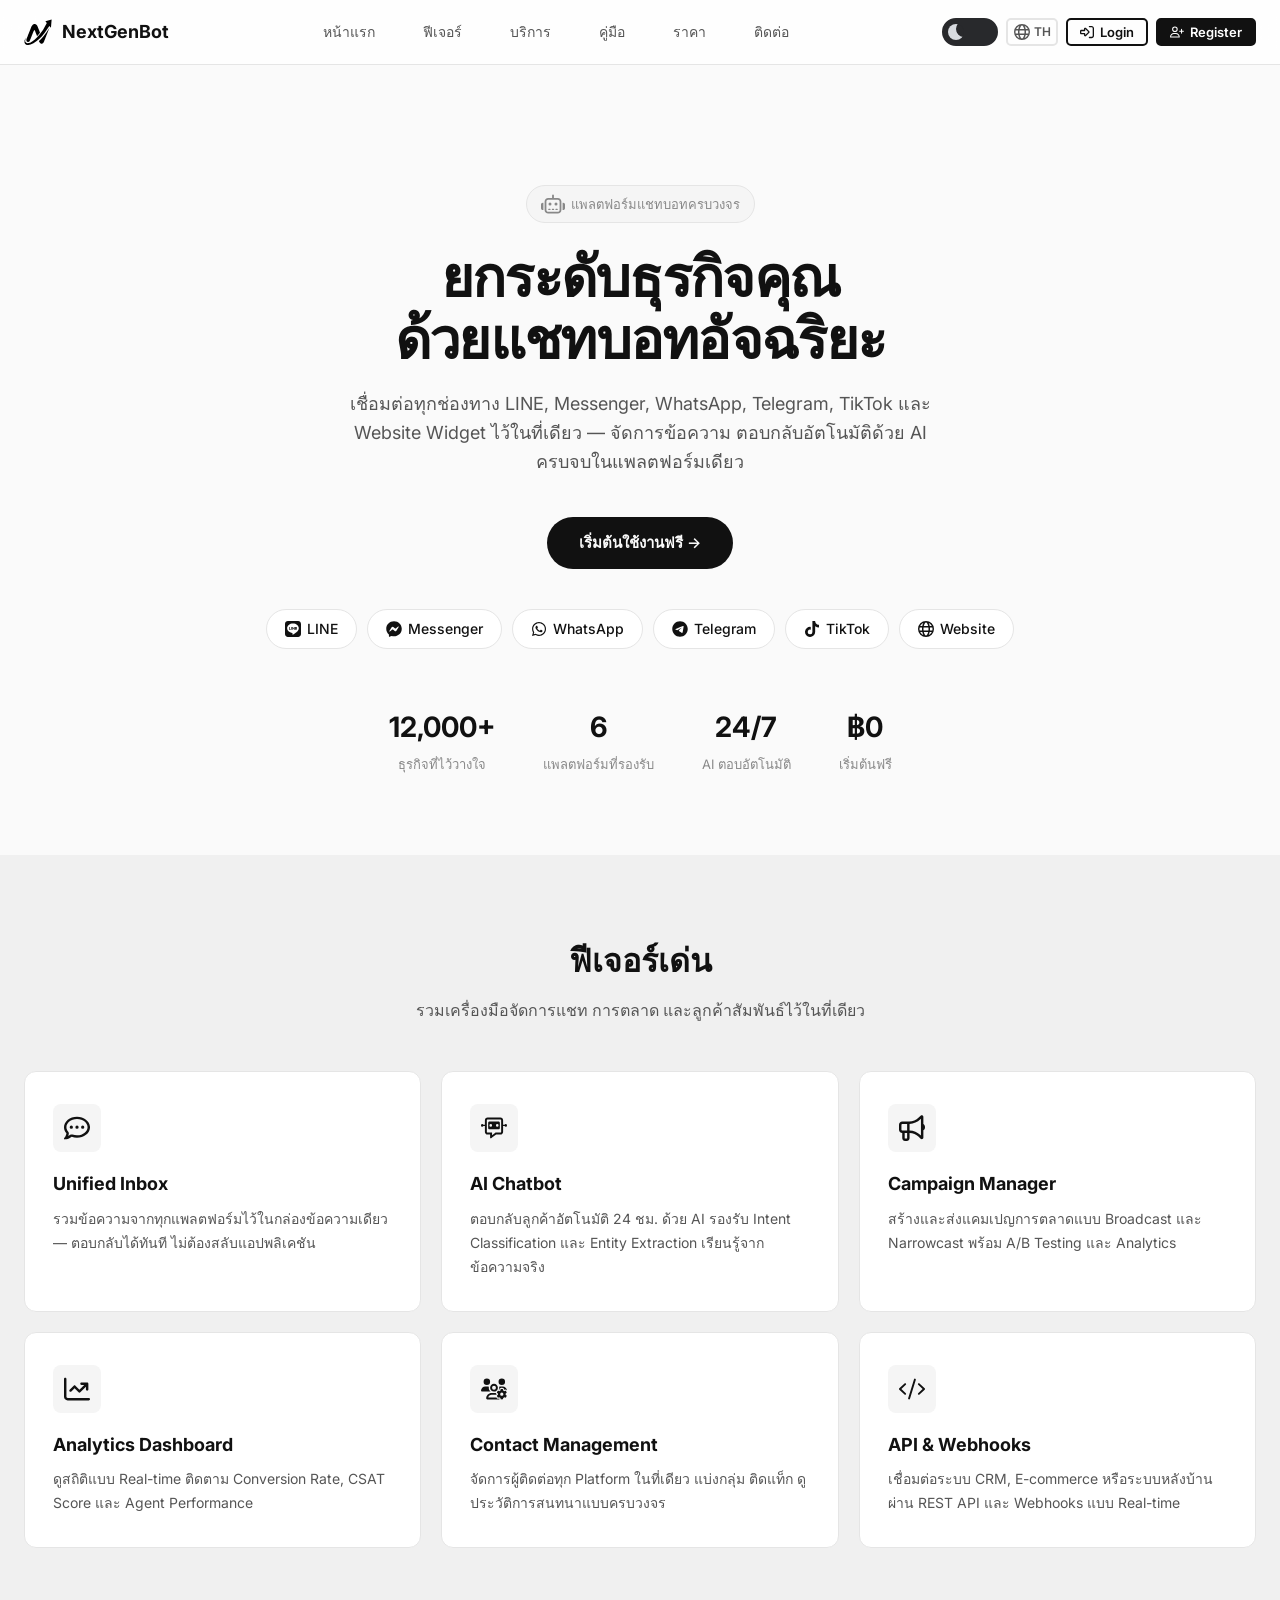
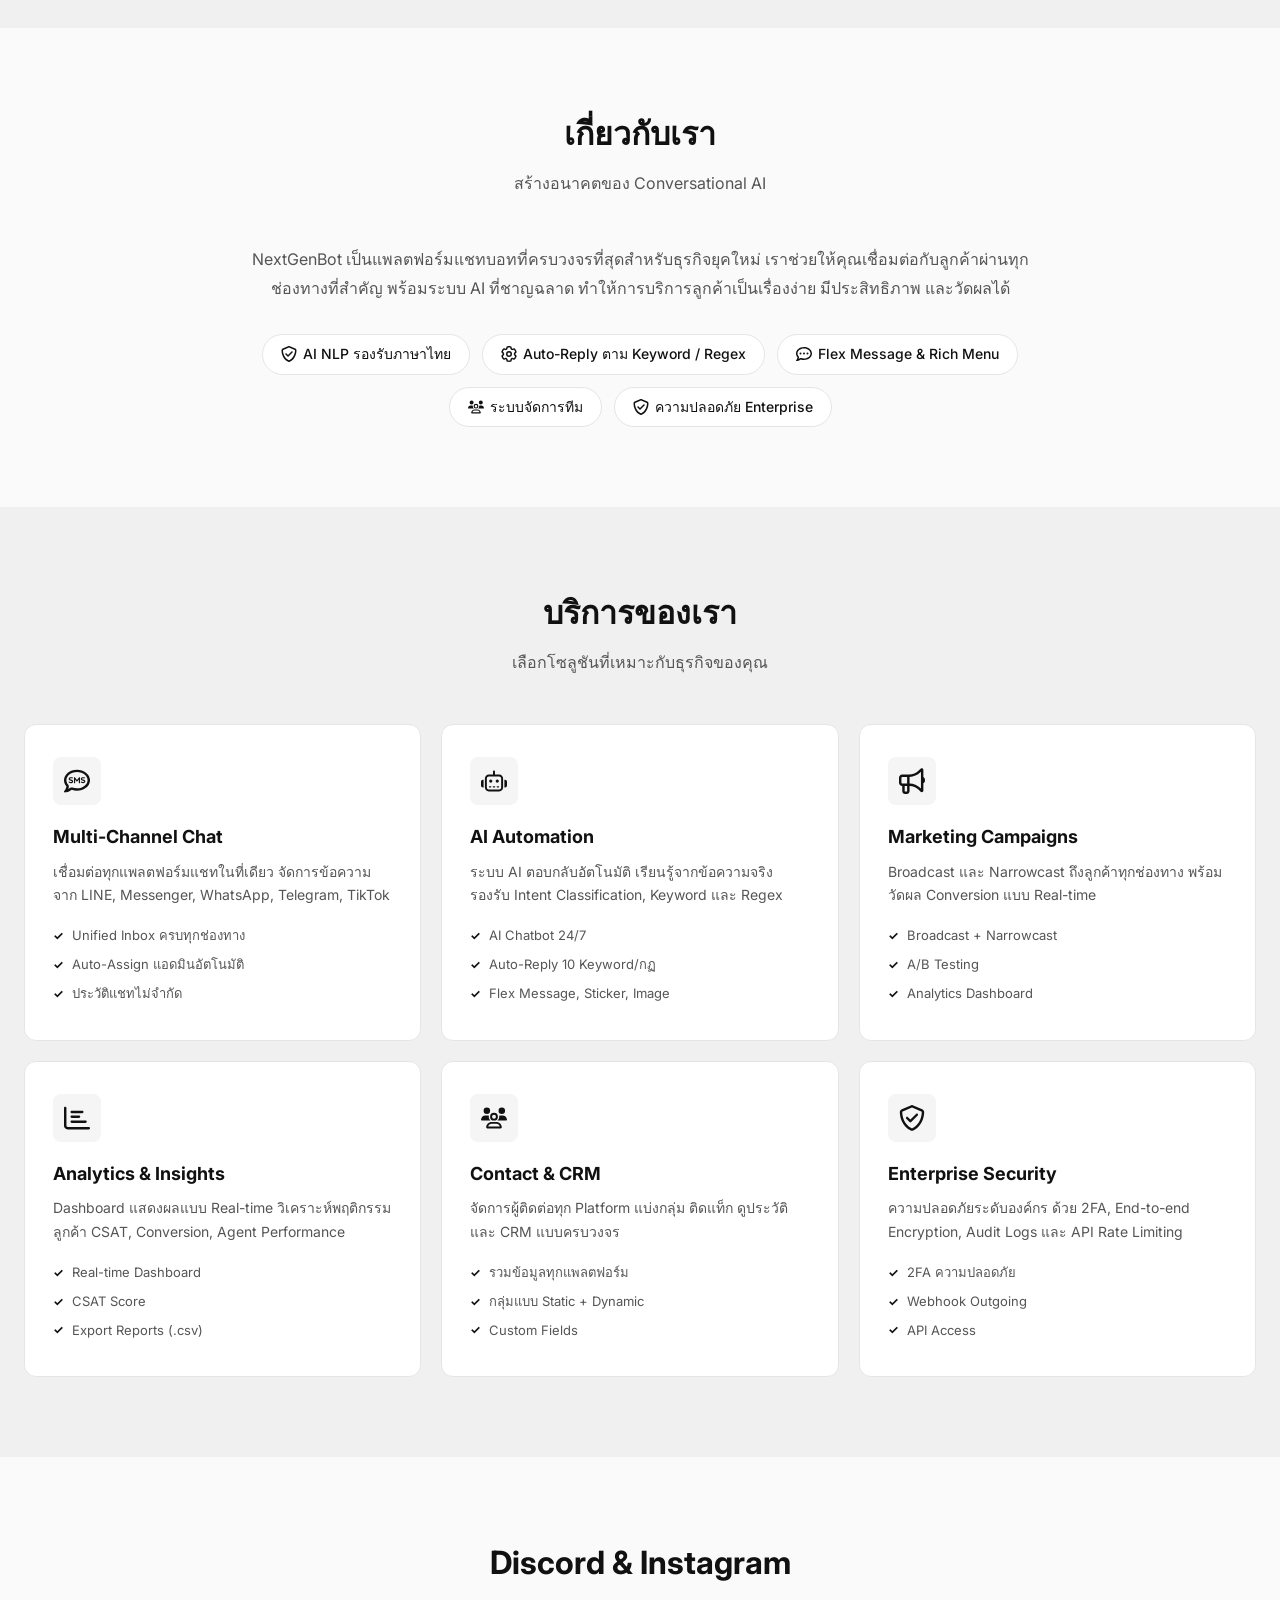
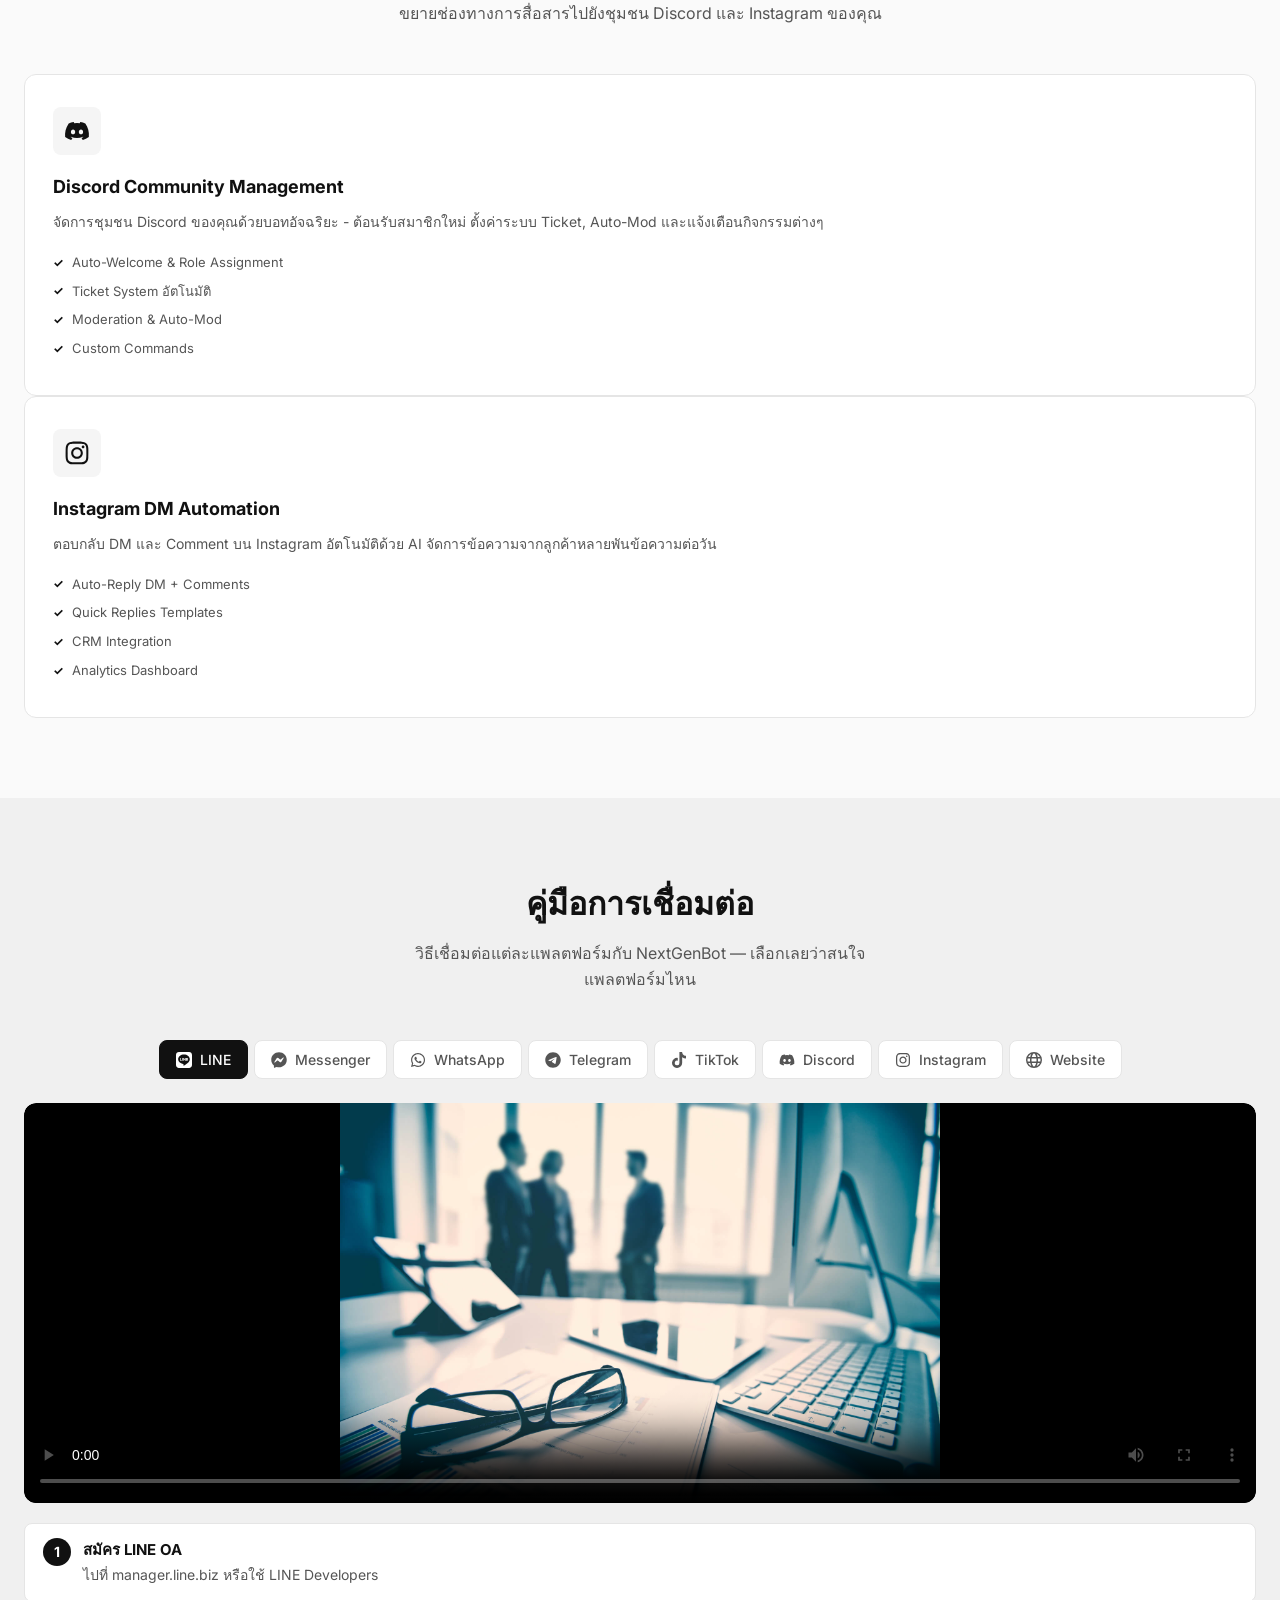
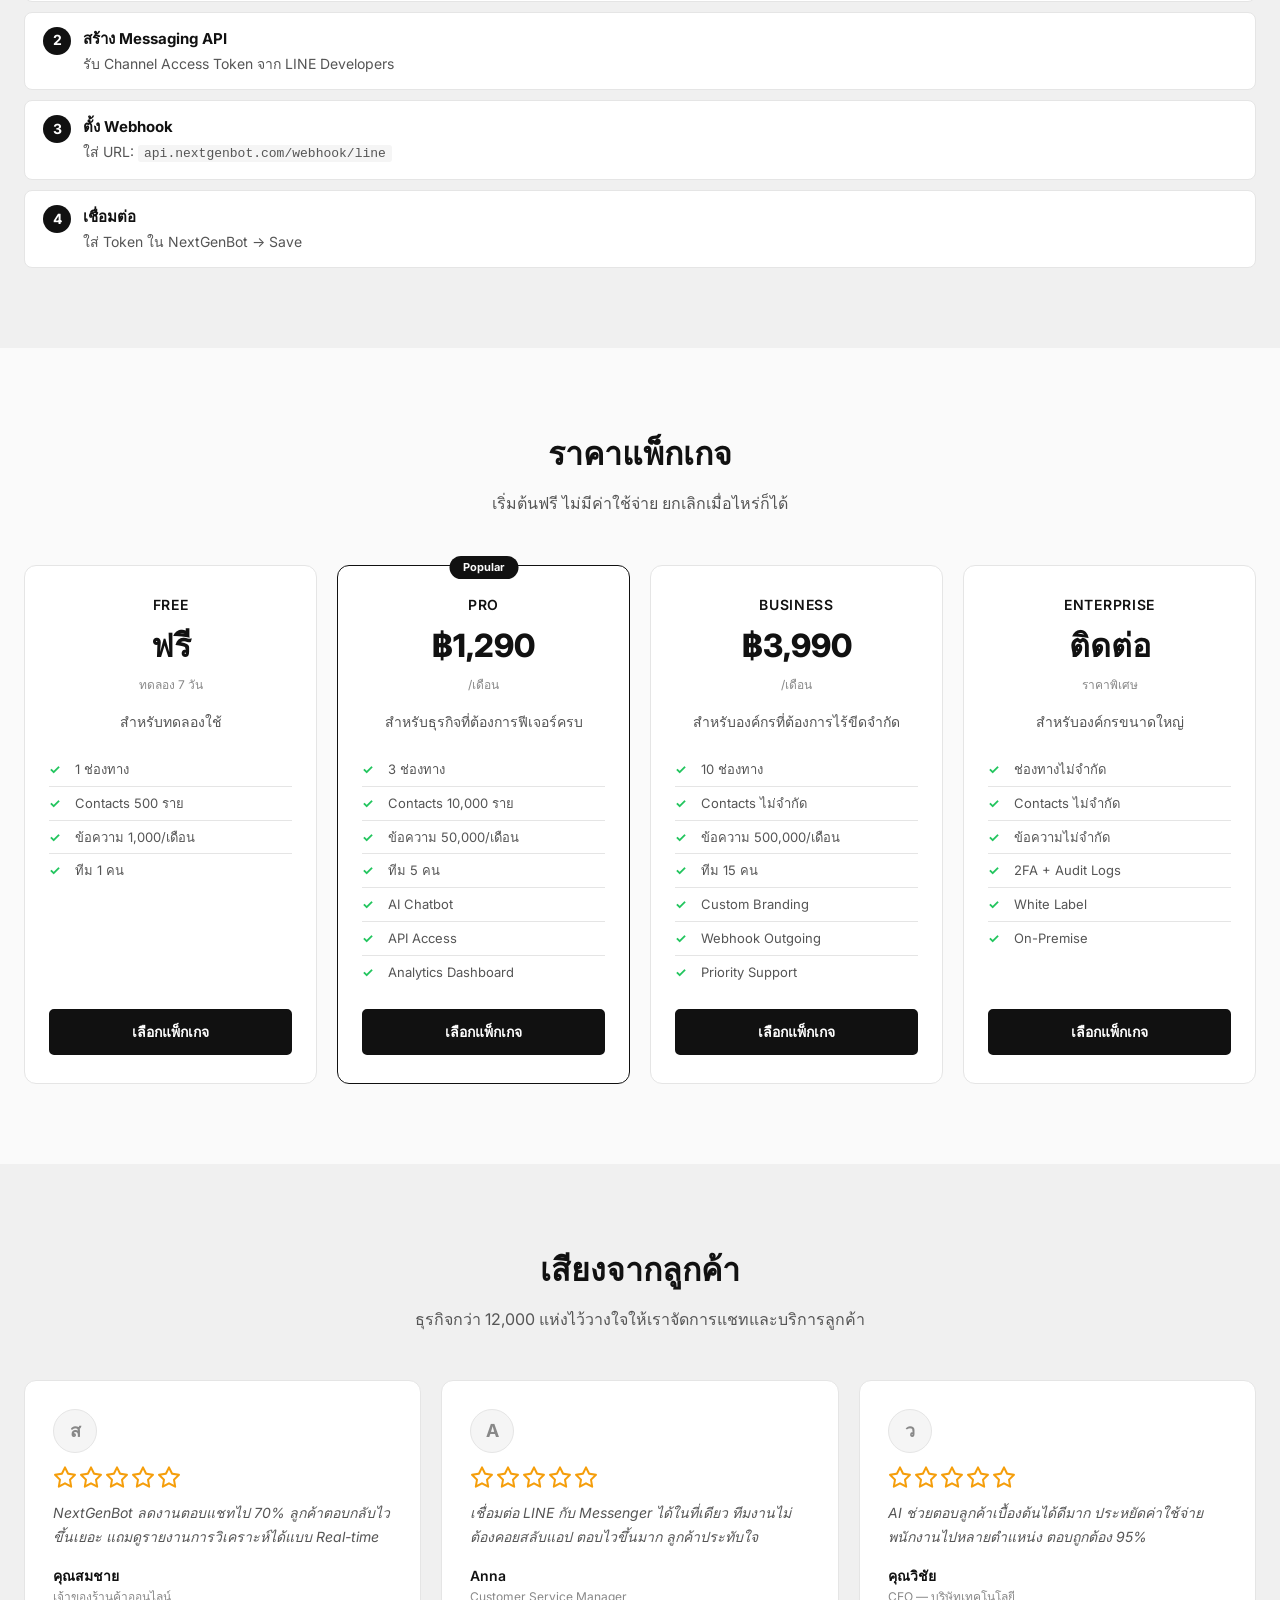
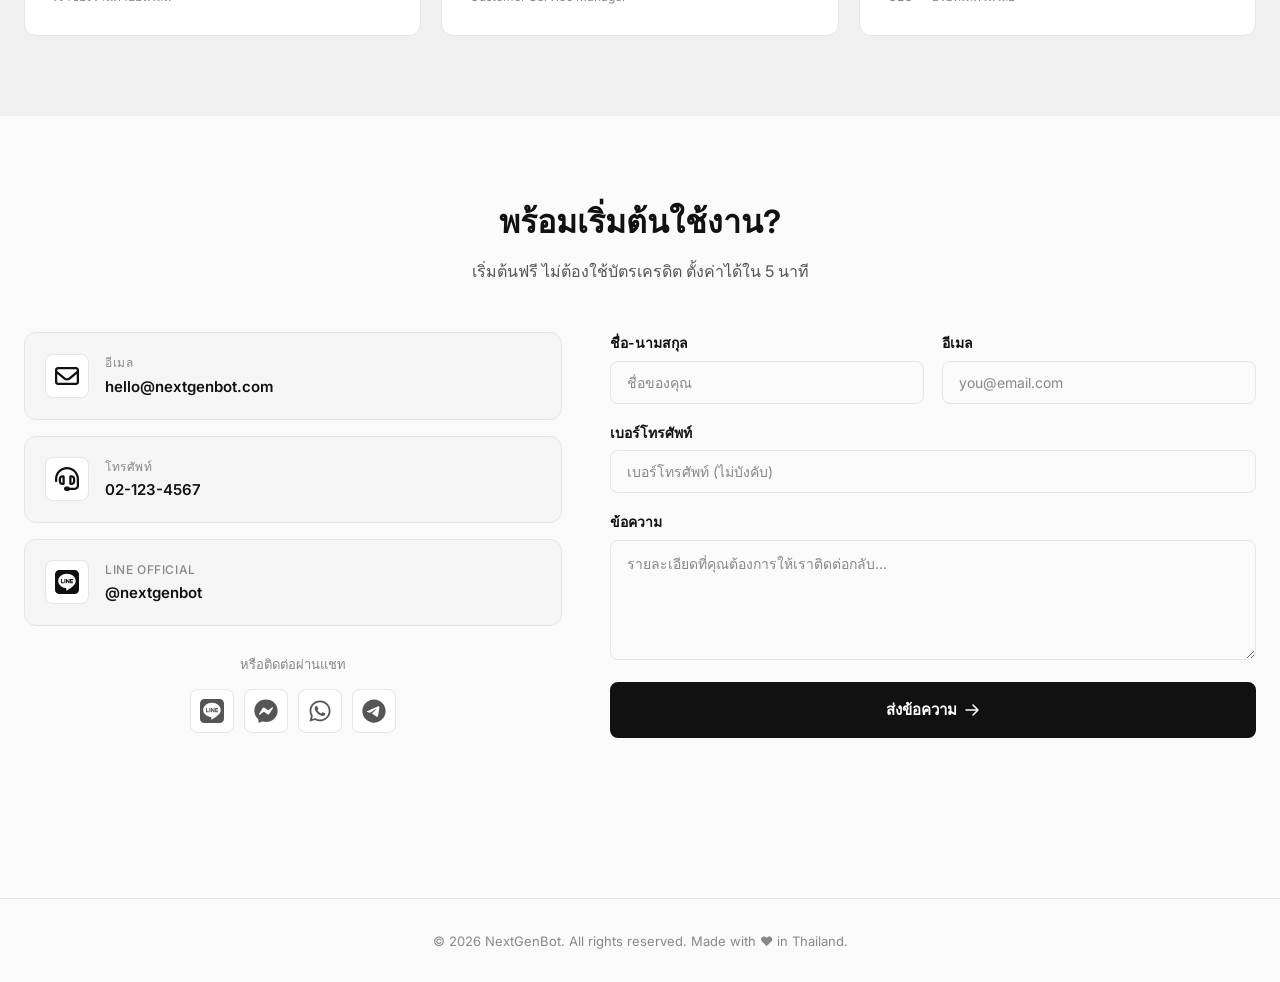
==== commit 20e49b35: "อัปเดต: Contact section redesign, guide section, Discord & Instagram, 111.mp4" ====
--- a/index.html
+++ b/index.html
@@ -21,6 +21,7 @@
         <a href="index.html">หน้าแรก</a>
         <a href="index.html#features">ฟีเจอร์</a>
         <a href="index.html#services">บริการ</a>
+        <a href="index.html#guide">คู่มือ</a>
         <a href="index.html#pricing">ราคา</a>
         <a href="index.html#contact">ติดต่อ</a>
       </div>
@@ -93,6 +94,7 @@
         <a href="index.html">หน้าแรก</a>
         <a href="index.html#features">ฟีเจอร์</a>
         <a href="index.html#services">บริการ</a>
+        <a href="index.html#guide">คู่มือ</a>
         <a href="index.html#pricing">ราคา</a>
         <a href="index.html#contact">ติดต่อ</a>
         <div class="mobile-actions">
@@ -283,6 +285,134 @@
     </div>
   </section>
 
+  <!-- ── Discord & Instagram Services ── -->
+  <section class="section" id="community" style="background: var(--bg);">
+    <div class="container">
+      <div class="section-header">
+        <h2>Discord & Instagram</h2>
+        <p>ขยายช่องทางการสื่อสารไปยังชุมชน Discord และ Instagram ของคุณ</p>
+      </div>
+      <div class="grid-2">
+        <div class="card fade-in">
+          <div class="card-icon"><span data-icon="discord" data-weight="brands"></span></div>
+          <h3>Discord Community Management</h3>
+          <p>จัดการชุมชน Discord ของคุณด้วยบอทอัจฉริยะ - ต้อนรับสมาชิกใหม่ ตั้งค่าระบบ Ticket, Auto-Mod และแจ้งเตือนกิจกรรมต่างๆ</p>
+          <ul>
+            <li>Auto-Welcome & Role Assignment</li>
+            <li>Ticket System อัตโนมัติ</li>
+            <li>Moderation & Auto-Mod</li>
+            <li>Custom Commands</li>
+          </ul>
+        </div>
+        <div class="card fade-in">
+          <div class="card-icon"><span data-icon="instagram" data-weight="brands"></span></div>
+          <h3>Instagram DM Automation</h3>
+          <p>ตอบกลับ DM และ Comment บน Instagram อัตโนมัติด้วย AI จัดการข้อความจากลูกค้าหลายพันข้อความต่อวัน</p>
+          <ul>
+            <li>Auto-Reply DM + Comments</li>
+            <li>Quick Replies Templates</li>
+            <li>CRM Integration</li>
+            <li>Analytics Dashboard</li>
+          </ul>
+        </div>
+      </div>
+    </div>
+  </section>
+
+  <!-- ── Setup Guide ── -->
+  <section class="section" id="guide" style="background: var(--bg-section);">
+    <div class="container">
+      <div class="section-header">
+        <h2>คู่มือการเชื่อมต่อ</h2>
+        <p>วิธีเชื่อมต่อแต่ละแพลตฟอร์มกับ NextGenBot — เลือกเลยว่าสนใจแพลตฟอร์มไหน</p>
+      </div>
+      <div class="guide-tabs" id="guideTabs">
+        <button class="gt-btn active" data-platform="gl-line"><span data-icon="line" data-weight="brands"></span> LINE</button>
+        <button class="gt-btn" data-platform="gl-messenger"><span data-icon="messenger" data-weight="brands"></span> Messenger</button>
+        <button class="gt-btn" data-platform="gl-whatsapp"><span data-icon="whatsapp" data-weight="brands"></span> WhatsApp</button>
+        <button class="gt-btn" data-platform="gl-telegram"><span data-icon="telegram" data-weight="brands"></span> Telegram</button>
+        <button class="gt-btn" data-platform="gl-tiktok"><span data-icon="tiktok" data-weight="brands"></span> TikTok</button>
+        <button class="gt-btn" data-platform="gl-discord"><span data-icon="discord" data-weight="brands"></span> Discord</button>
+        <button class="gt-btn" data-platform="gl-instagram"><span data-icon="instagram" data-weight="brands"></span> Instagram</button>
+        <button class="gt-btn" data-platform="gl-website"><span data-icon="globe" data-weight="regular"></span> Website</button>
+      </div>
+      <div class="guide-content" id="guideContent">
+        <div class="guide-panel active" id="panel-gl-line">
+          <div class="guide-vid"><video src="assets/video/111.mp4" controls poster="assets/video/1.jpg"></video></div>
+          <div class="guide-steps">
+            <div class="gs"><span class="gs-num">1</span><div><strong>สมัคร LINE OA</strong><p>ไปที่ manager.line.biz หรือใช้ LINE Developers</p></div></div>
+            <div class="gs"><span class="gs-num">2</span><div><strong>สร้าง Messaging API</strong><p>รับ Channel Access Token จาก LINE Developers</p></div></div>
+            <div class="gs"><span class="gs-num">3</span><div><strong>ตั้ง Webhook</strong><p>ใส่ URL: <code>api.nextgenbot.com/webhook/line</code></p></div></div>
+            <div class="gs"><span class="gs-num">4</span><div><strong>เชื่อมต่อ</strong><p>ใส่ Token ใน NextGenBot → Save</p></div></div>
+          </div>
+        </div>
+        <div class="guide-panel" id="panel-gl-messenger">
+          <div class="guide-vid"><video src="assets/video/111.mp4" controls poster="assets/video/1.jpg"></video></div>
+          <div class="guide-steps">
+            <div class="gs"><span class="gs-num">1</span><div><strong>สร้าง Meta App</strong><p>ไปที่ developers.facebook.com → My Apps</p></div></div>
+            <div class="gs"><span class="gs-num">2</span><div><strong>เพิ่ม Messenger</strong><p>Add Product → Messenger → เชื่อมต่อเพจ</p></div></div>
+            <div class="gs"><span class="gs-num">3</span><div><strong>สร้าง Token</strong><p>Generate Page Access Token และ Webhook URL</p></div></div>
+            <div class="gs"><span class="gs-num">4</span><div><strong>เชื่อมต่อ</strong><p>ใส่ Token ใน NextGenBot → เสร็จ!</p></div></div>
+          </div>
+        </div>
+        <div class="guide-panel" id="panel-gl-whatsapp">
+          <div class="guide-vid"><video src="assets/video/111.mp4" controls poster="assets/video/1.jpg"></video></div>
+          <div class="guide-steps">
+            <div class="gs"><span class="gs-num">1</span><div><strong>สมัคร WhatsApp API</strong><p>ผ่าน Meta Business Manager → WhatsApp Account</p></div></div>
+            <div class="gs"><span class="gs-num">2</span><div><strong>สร้าง Token</strong><p>Permanent Token จาก Meta for Developers</p></div></div>
+            <div class="gs"><span class="gs-num">3</span><div><strong>ตั้ง Webhook</strong><p>ใส่ URL: <code>api.nextgenbot.com/webhook/whatsapp</code></p></div></div>
+            <div class="gs"><span class="gs-num">4</span><div><strong>เชื่อมต่อ</strong><p>ใส่ Phone ID + Token ใน NextGenBot</p></div></div>
+          </div>
+        </div>
+        <div class="guide-panel" id="panel-gl-telegram">
+          <div class="guide-vid"><video src="assets/video/111.mp4" controls poster="assets/video/1.jpg"></video></div>
+          <div class="guide-steps">
+            <div class="gs"><span class="gs-num">1</span><div><strong>สร้างบอท</strong><p>พิมพ์ <code>/newbot</code> ใน @BotFather บน Telegram</p></div></div>
+            <div class="gs"><span class="gs-num">2</span><div><strong>รับ Token</strong><p>คัดลอก HTTP API Token ที่ BotFather ส่งมา</p></div></div>
+            <div class="gs"><span class="gs-num">3</span><div><strong>ตั้ง Webhook</strong><p>เรียก setWebhook พร้อม URL ของ NextGenBot</p></div></div>
+            <div class="gs"><span class="gs-num">4</span><div><strong>เชื่อมต่อ</strong><p>ใส่ Token ใน NextGenBot → Save → เริ่มทำงาน!</p></div></div>
+          </div>
+        </div>
+        <div class="guide-panel" id="panel-gl-tiktok">
+          <div class="guide-vid"><video src="assets/video/111.mp4" controls poster="assets/video/1.jpg"></video></div>
+          <div class="guide-steps">
+            <div class="gs"><span class="gs-num">1</span><div><strong>สมัคร Business Account</strong><p>สมัคร TikTok Business Account ก่อน</p></div></div>
+            <div class="gs"><span class="gs-num">2</span><div><strong>สร้าง App</strong><p>TikTok Developers → สร้าง App + เลือก permissions</p></div></div>
+            <div class="gs"><span class="gs-num">3</span><div><strong>รับ Access Token</strong><p>ทำ OAuth 2.0 ขอ Access + Refresh Token</p></div></div>
+            <div class="gs"><span class="gs-num">4</span><div><strong>เชื่อมต่อ</strong><p>ใส่ App ID, Token ใน NextGenBot Settings</p></div></div>
+          </div>
+        </div>
+        <div class="guide-panel" id="panel-gl-discord">
+          <div class="guide-vid"><video src="assets/video/111.mp4" controls poster="assets/video/1.jpg"></video></div>
+          <div class="guide-steps">
+            <div class="gs"><span class="gs-num">1</span><div><strong>สร้างแอป</strong><p>ไปที่ discord.com/developers → New Application</p></div></div>
+            <div class="gs"><span class="gs-num">2</span><div><strong>สร้าง Bot Token</strong><p>Add Bot → Reset Token → คัดลอก Token</p></div></div>
+            <div class="gs"><span class="gs-num">3</span><div><strong>เชิญบอท</strong><p>OAuth2 URL Generator → เลือก bot + permissions</p></div></div>
+            <div class="gs"><span class="gs-num">4</span><div><strong>เชื่อมต่อ</strong><p>ใส่ Token + Guild ID ใน NextGenBot</p></div></div>
+          </div>
+        </div>
+        <div class="guide-panel" id="panel-gl-instagram">
+          <div class="guide-vid"><video src="assets/video/111.mp4" controls poster="assets/video/1.jpg"></video></div>
+          <div class="guide-steps">
+            <div class="gs"><span class="gs-num">1</span><div><strong>สลับเป็น Business</strong><p>Settings → Account → Switch to Professional → Business</p></div></div>
+            <div class="gs"><span class="gs-num">2</span><div><strong>เชื่อม Facebook Page</strong><p>ใน Meta Business Suite เชื่อมต่อ IG กับ Facebook</p></div></div>
+            <div class="gs"><span class="gs-num">3</span><div><strong>สร้าง Token</strong><p>Graph API → ขอ IG Business ID + Access Token</p></div></div>
+            <div class="gs"><span class="gs-num">4</span><div><strong>เชื่อมต่อ</strong><p>ใส่ IG Business ID + Token ใน NextGenBot</p></div></div>
+          </div>
+        </div>
+        <div class="guide-panel" id="panel-gl-website">
+          <div class="guide-vid"><video src="assets/video/111.mp4" controls poster="assets/video/1.jpg"></video></div>
+          <div class="guide-steps">
+            <div class="gs"><span class="gs-num">1</span><div><strong>เปิด Widget</strong><p>NextGenBot Settings → Website Widget → Enable</p></div></div>
+            <div class="gs"><span class="gs-num">2</span><div><strong>ปรับแต่ง</strong><p>เลือกสี ปุ่ม ตำแหน่ง widget ให้เข้ากับเว็บคุณ</p></div></div>
+            <div class="gs"><span class="gs-num">3</span><div><strong>คัดลอกโค้ด</strong><p>กด Copy ได้ snippet: <code>&lt;script&gt;...&lt;/script&gt;</code></p></div></div>
+            <div class="gs"><span class="gs-num">4</span><div><strong>แปะบนเว็บ</strong><p>วางก่อน <code>&lt;/body&gt;</code> ในทุกหน้า → เสร็จ!</p></div></div>
+          </div>
+        </div>
+      </div>
+    </div>
+  </section>
+
   <!-- ── Pricing ── -->
   <section class="section" id="pricing">
     <div class="container">
@@ -405,17 +535,82 @@
   </section>
 
   <!-- ── Contact ── -->
-  <section id="contact" style="padding: 48px 0 80px;">
-    <div class="container">
-      <div class="contact-section">
+  <section class="section" id="contact">
+    <div class="container">
+      <div class="section-header">
         <h2>พร้อมเริ่มต้นใช้งาน?</h2>
         <p>เริ่มต้นฟรี ไม่ต้องใช้บัตรเครดิต ตั้งค่าได้ใน 5 นาที</p>
-        <div class="contact-channels">
-          <span class="contact-item"><span data-icon="envelope" data-weight="regular"></span> hello@nextgenbot.com</span>
-          <span class="contact-item"><span data-icon="headset" data-weight="regular"></span> 02-123-4567</span>
-          <span class="contact-item"><span data-icon="comment-dots" data-weight="regular"></span> LINE: @nextgenbot</span>
-        </div>
-      </div>
+      </div>
+      <div class="contact-grid">
+          <div class="contact-info">
+            <div class="contact-info-card">
+              <div class="contact-info-item">
+                <span class="contact-info-icon" data-icon="envelope" data-weight="regular"></span>
+                <div>
+                  <div class="contact-info-label">อีเมล</div>
+                  <div class="contact-info-value">hello@nextgenbot.com</div>
+                </div>
+              </div>
+              <div class="contact-info-item">
+                <span class="contact-info-icon" data-icon="headset" data-weight="regular"></span>
+                <div>
+                  <div class="contact-info-label">โทรศัพท์</div>
+                  <div class="contact-info-value">02-123-4567</div>
+                </div>
+              </div>
+              <div class="contact-info-item">
+                <span class="contact-info-icon" data-icon="line" data-weight="brands"></span>
+                <div>
+                  <div class="contact-info-label">LINE Official</div>
+                  <div class="contact-info-value">@nextgenbot</div>
+                </div>
+              </div>
+            </div>
+            <div class="contact-social">
+              <span>หรือติดต่อผ่านแชท</span>
+              <div class="contact-social-icons">
+                <a href="#" class="contact-social-link" aria-label="LINE">
+                  <span data-icon="line" data-weight="brands"></span>
+                </a>
+                <a href="#" class="contact-social-link" aria-label="Messenger">
+                  <span data-icon="messenger" data-weight="brands"></span>
+                </a>
+                <a href="#" class="contact-social-link" aria-label="WhatsApp">
+                  <span data-icon="whatsapp" data-weight="brands"></span>
+                </a>
+                <a href="#" class="contact-social-link" aria-label="Telegram">
+                  <span data-icon="telegram" data-weight="brands"></span>
+                </a>
+              </div>
+            </div>
+          </div>
+          <form class="contact-form" onsubmit="return false;">
+            <div class="form-row">
+              <div class="form-group">
+                <label for="contactName">ชื่อ-นามสกุล</label>
+                <input type="text" id="contactName" class="form-input" placeholder="ชื่อของคุณ" required>
+              </div>
+              <div class="form-group">
+                <label for="contactEmail">อีเมล</label>
+                <input type="email" id="contactEmail" class="form-input" placeholder="you@email.com" required>
+              </div>
+            </div>
+            <div class="form-group">
+              <label for="contactPhone">เบอร์โทรศัพท์</label>
+              <input type="tel" id="contactPhone" class="form-input" placeholder="เบอร์โทรศัพท์ (ไม่บังคับ)">
+            </div>
+            <div class="form-group">
+              <label for="contactMessage">ข้อความ</label>
+              <textarea id="contactMessage" class="form-input form-textarea" placeholder="รายละเอียดที่คุณต้องการให้เราติดต่อกลับ..." rows="4" required></textarea>
+            </div>
+            <button type="submit" class="contact-submit">
+              <span>ส่งข้อความ</span>
+              <svg width="16" height="16" viewBox="0 0 16 16" fill="none">
+                <path d="M1 8H13M13 8L8 3M13 8L8 13" stroke="currentColor" stroke-width="1.5" stroke-linecap="round" stroke-linejoin="round"/>
+              </svg>
+            </button>
+          </form>
+        </div>
     </div>
   </section>
 
@@ -429,5 +624,24 @@
   <script src="assets/data/icons.js"></script>
   <script src="assets/js/theme.js"></script>
   <script src="assets/js/main.js"></script>
+  <script>
+    document.addEventListener('DOMContentLoaded', function() {
+      var gBtns = document.querySelectorAll('#guideTabs .gt-btn');
+      var gPanels = document.querySelectorAll('#guideContent .guide-panel');
+      if (gBtns.length) {
+        gBtns.forEach(function(btn) {
+          btn.addEventListener('click', function() {
+            var platform = this.dataset.platform;
+            gBtns.forEach(function(b) { b.classList.remove('active'); });
+            this.classList.add('active');
+            gPanels.forEach(function(p) { p.classList.remove('active'); });
+            var panel = document.getElementById('panel-' + platform);
+            if (panel) panel.classList.add('active');
+          });
+        });
+      }
+      if (typeof loadIcons === 'function') loadIcons();
+    });
+  </script>
 </body>
 </html>
--- a/assets/css/style.css
+++ b/assets/css/style.css
@@ -526,27 +526,176 @@
 .testimonial-card .author { font-size: 14px; font-weight: 600; }
 .testimonial-card .role { font-size: 12px; color: var(--text-muted); }
 
-/* ── Contact ── */
-.contact-section {
+/* ── Contact Section ── */
+.contact-grid {
+  display: grid;
+  grid-template-columns: 1fr 1.2fr;
+  gap: 48px;
+  align-items: start;
+}
+.contact-info-card {
+  display: flex;
+  flex-direction: column;
+  gap: 16px;
+}
+.contact-info-item {
+  display: flex;
+  align-items: center;
+  gap: 16px;
+  padding: 20px;
+  background: var(--bg-card-alt);
+  border: 1px solid var(--border);
+  border-radius: var(--radius);
+  transition: all 0.25s ease;
+}
+.contact-info-item:hover {
+  border-color: var(--text);
+  transform: translateY(-2px);
+  box-shadow: var(--shadow-hover);
+}
+.contact-info-icon {
+  width: 44px;
+  height: 44px;
+  border-radius: var(--radius-sm);
   background: var(--bg-card);
   border: 1px solid var(--border);
-  border-radius: var(--radius-lg);
-  padding: 64px;
+  display: flex;
+  align-items: center;
+  justify-content: center;
+  flex-shrink: 0;
+  color: var(--text);
+}
+.contact-info-label {
+  font-size: 12px;
+  font-weight: 500;
+  color: var(--text-muted);
+  text-transform: uppercase;
+  letter-spacing: 0.05em;
+  margin-bottom: 2px;
+}
+.contact-info-value {
+  font-size: 15px;
+  font-weight: 600;
+  color: var(--text);
+}
+.contact-social {
+  margin-top: 28px;
   text-align: center;
-  margin-top: 40px;
-}
-.contact-section h2 { font-size: 28px; font-weight: 700; margin-bottom: 12px; }
-.contact-section > p { color: var(--text-secondary); margin-bottom: 32px; font-size: 16px; }
-.contact-channels {
-  display: flex; gap: 16px; justify-content: center; flex-wrap: wrap;
-}
-.contact-item {
-  display: flex; align-items: center; gap: 8px;
-  padding: 12px 24px; border-radius: 100px;
-  background: var(--bg-card-alt); border: 1px solid var(--border);
-  font-size: 14px; transition: all 0.2s;
-}
-.contact-item:hover { border-color: var(--text); }
+}
+.contact-social > span {
+  font-size: 13px;
+  color: var(--text-muted);
+  display: block;
+  margin-bottom: 14px;
+}
+.contact-social-icons {
+  display: flex;
+  gap: 10px;
+  justify-content: center;
+}
+.contact-social-link {
+  width: 44px;
+  height: 44px;
+  border-radius: var(--radius-sm);
+  border: 1px solid var(--border);
+  background: var(--bg-card);
+  display: flex;
+  align-items: center;
+  justify-content: center;
+  color: var(--text-secondary);
+  transition: all 0.2s ease;
+  text-decoration: none;
+}
+.contact-social-link:hover {
+  border-color: var(--text);
+  color: var(--text);
+  transform: translateY(-2px);
+  box-shadow: var(--shadow-hover);
+}
+.contact-form {
+  display: flex;
+  flex-direction: column;
+  gap: 18px;
+}
+.form-row {
+  display: grid;
+  grid-template-columns: 1fr 1fr;
+  gap: 18px;
+}
+.form-group {
+  display: flex;
+  flex-direction: column;
+  gap: 6px;
+}
+.form-group label {
+  font-size: 14px;
+  font-weight: 600;
+  color: var(--text);
+}
+.form-input {
+  width: 100%;
+  padding: 12px 16px;
+  border: 1.5px solid var(--border);
+  border-radius: var(--radius-sm);
+  background: var(--bg);
+  color: var(--text);
+  font-family: var(--font);
+  font-size: 14px;
+  transition: all 0.2s ease;
+  outline: none;
+}
+.form-input::placeholder {
+  color: var(--text-muted);
+}
+.form-input:focus {
+  border-color: var(--text);
+  box-shadow: 0 0 0 3px rgba(0,0,0,0.04);
+}
+.form-textarea {
+  resize: vertical;
+  min-height: 120px;
+  line-height: 1.6;
+}
+.contact-submit {
+  display: inline-flex;
+  align-items: center;
+  justify-content: center;
+  gap: 8px;
+  padding: 14px 28px;
+  border-radius: var(--radius-sm);
+  background: var(--btn-bg);
+  border: 2px solid var(--btn-bg);
+  color: var(--btn-text);
+  font-family: var(--font);
+  font-size: 15px;
+  font-weight: 600;
+  cursor: pointer;
+  transition: all 0.2s ease;
+  margin-top: 4px;
+}
+.contact-submit:hover {
+  background: transparent;
+  color: var(--btn-border);
+}
+.contact-submit svg {
+  width: 16px;
+  height: 16px;
+  transition: transform 0.2s ease;
+}
+.contact-submit:hover svg {
+  transform: translateX(3px);
+}
+
+/* ── Contact Responsive ── */
+@media (max-width: 768px) {
+  .contact-grid {
+    grid-template-columns: 1fr;
+    gap: 32px;
+  }
+  .form-row {
+    grid-template-columns: 1fr;
+  }
+}
 
 /* ── Form Styles (Login, Register, Reset Password) ── */
 .login-page {
@@ -922,7 +1071,6 @@
   
   /* Section */
   .section { padding: 48px 0; }
-  .contact-section { padding: 32px 20px; }
 }
 
 /* ✅ Desktop (>1024px) — ซ่อน hamburger + mobile-right */
@@ -931,3 +1079,108 @@
   .mobile-menu { display: none !important; }
   .mobile-right { display: none !important; }
 }
+
+/* ── Guide Section ── */
+.guide-tabs {
+  display: flex;
+  flex-wrap: wrap;
+  gap: 6px;
+  margin-bottom: 24px;
+  justify-content: center;
+}
+.gt-btn {
+  display: inline-flex;
+  align-items: center;
+  gap: 8px;
+  padding: 10px 16px;
+  border-radius: 8px;
+  border: 1px solid var(--border);
+  background: var(--bg-card);
+  color: var(--text-secondary);
+  cursor: pointer;
+  font-size: 14px;
+  font-weight: 500;
+  font-family: var(--font);
+  white-space: nowrap;
+  transition: all 0.2s ease;
+}
+.gt-btn:hover {
+  background: var(--bg-card-alt);
+  color: var(--text);
+  border-color: var(--text-secondary);
+}
+.gt-btn.active {
+  background: var(--btn-bg);
+  color: var(--btn-text);
+  border-color: var(--btn-border);
+}
+.gt-btn .icon-svg,
+.gt-btn span[data-icon] svg {
+  width: 16px;
+  height: 16px;
+}
+.guide-content { flex: 1; min-width: 0; }
+.guide-panel { display: none; }
+.guide-panel.active { display: block; }
+.guide-vid {
+  position: relative;
+  width: 100%;
+  border-radius: var(--radius);
+  overflow: hidden;
+  margin-bottom: 20px;
+  background: var(--bg-card-alt);
+}
+.guide-vid video {
+  display: block;
+  width: 100%;
+  border-radius: var(--radius);
+  max-height: 400px;
+  object-fit: contain;
+  background: #000;
+}
+.guide-steps {
+  display: flex;
+  flex-direction: column;
+  gap: 10px;
+}
+.gs {
+  display: flex;
+  align-items: flex-start;
+  gap: 12px;
+  padding: 14px 18px;
+  background: var(--bg-card);
+  border: 1px solid var(--border);
+  border-radius: var(--radius-sm);
+  transition: box-shadow 0.2s ease;
+}
+.gs:hover { box-shadow: var(--shadow-hover); }
+.gs-num {
+  flex-shrink: 0;
+  display: inline-flex;
+  align-items: center;
+  justify-content: center;
+  width: 28px;
+  height: 28px;
+  border-radius: 50%;
+  background: var(--btn-bg);
+  color: var(--btn-text);
+  font-size: 14px;
+  font-weight: 700;
+}
+.gs strong { display: block; font-size: 15px; margin-bottom: 2px; }
+.gs p { margin: 0; color: var(--text-secondary); font-size: 14px; line-height: 1.6; }
+.gs code {
+  background: var(--bg-card-alt);
+  padding: 1px 6px;
+  border-radius: 3px;
+  font-size: 13px;
+}
+@media (max-width: 768px) {
+  .guide-tabs { gap: 4px; margin-bottom: 16px; }
+  .gt-btn { padding: 8px 12px; font-size: 13px; }
+  .gt-btn svg { width: 14px; height: 14px; }
+  .guide-steps { gap: 8px; }
+  .gs { padding: 12px 14px; gap: 10px; }
+  .gs p { font-size: 13px; }
+  .gs-num { width: 24px; height: 24px; font-size: 12px; }
+}
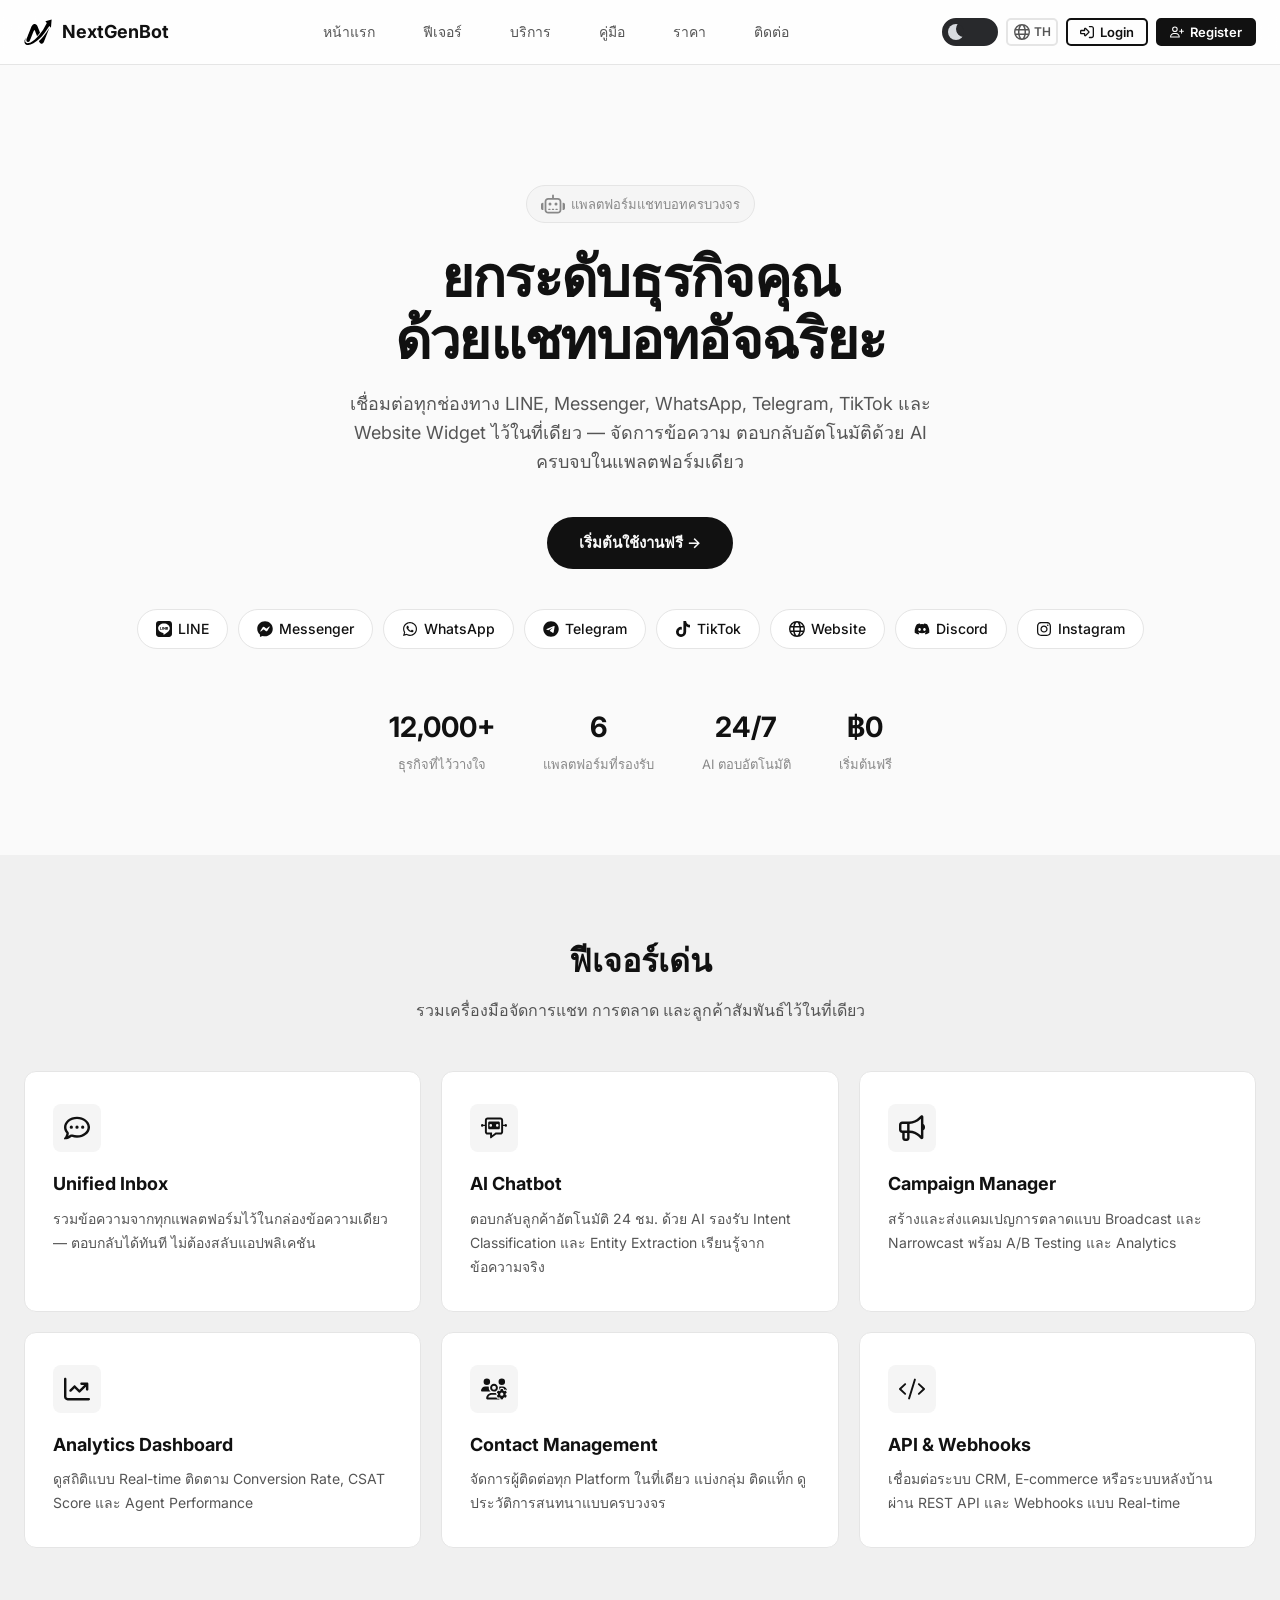
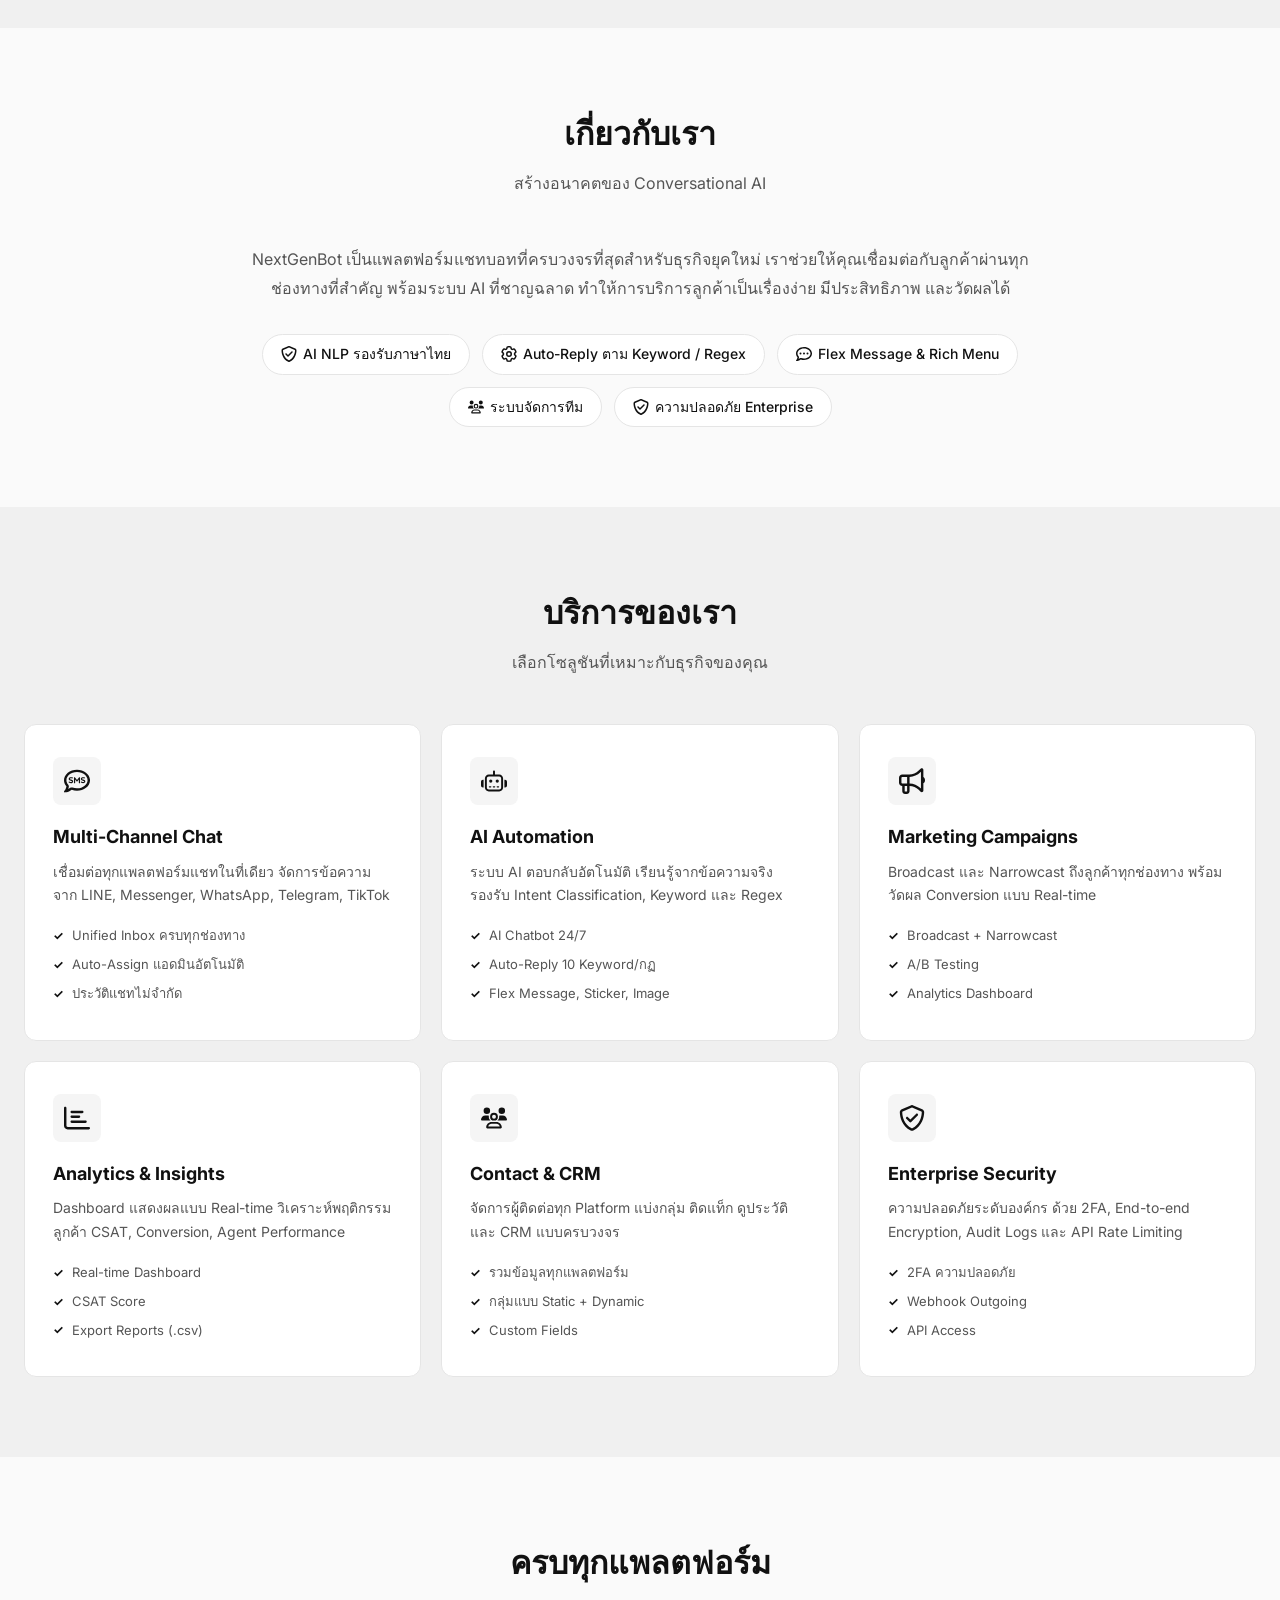
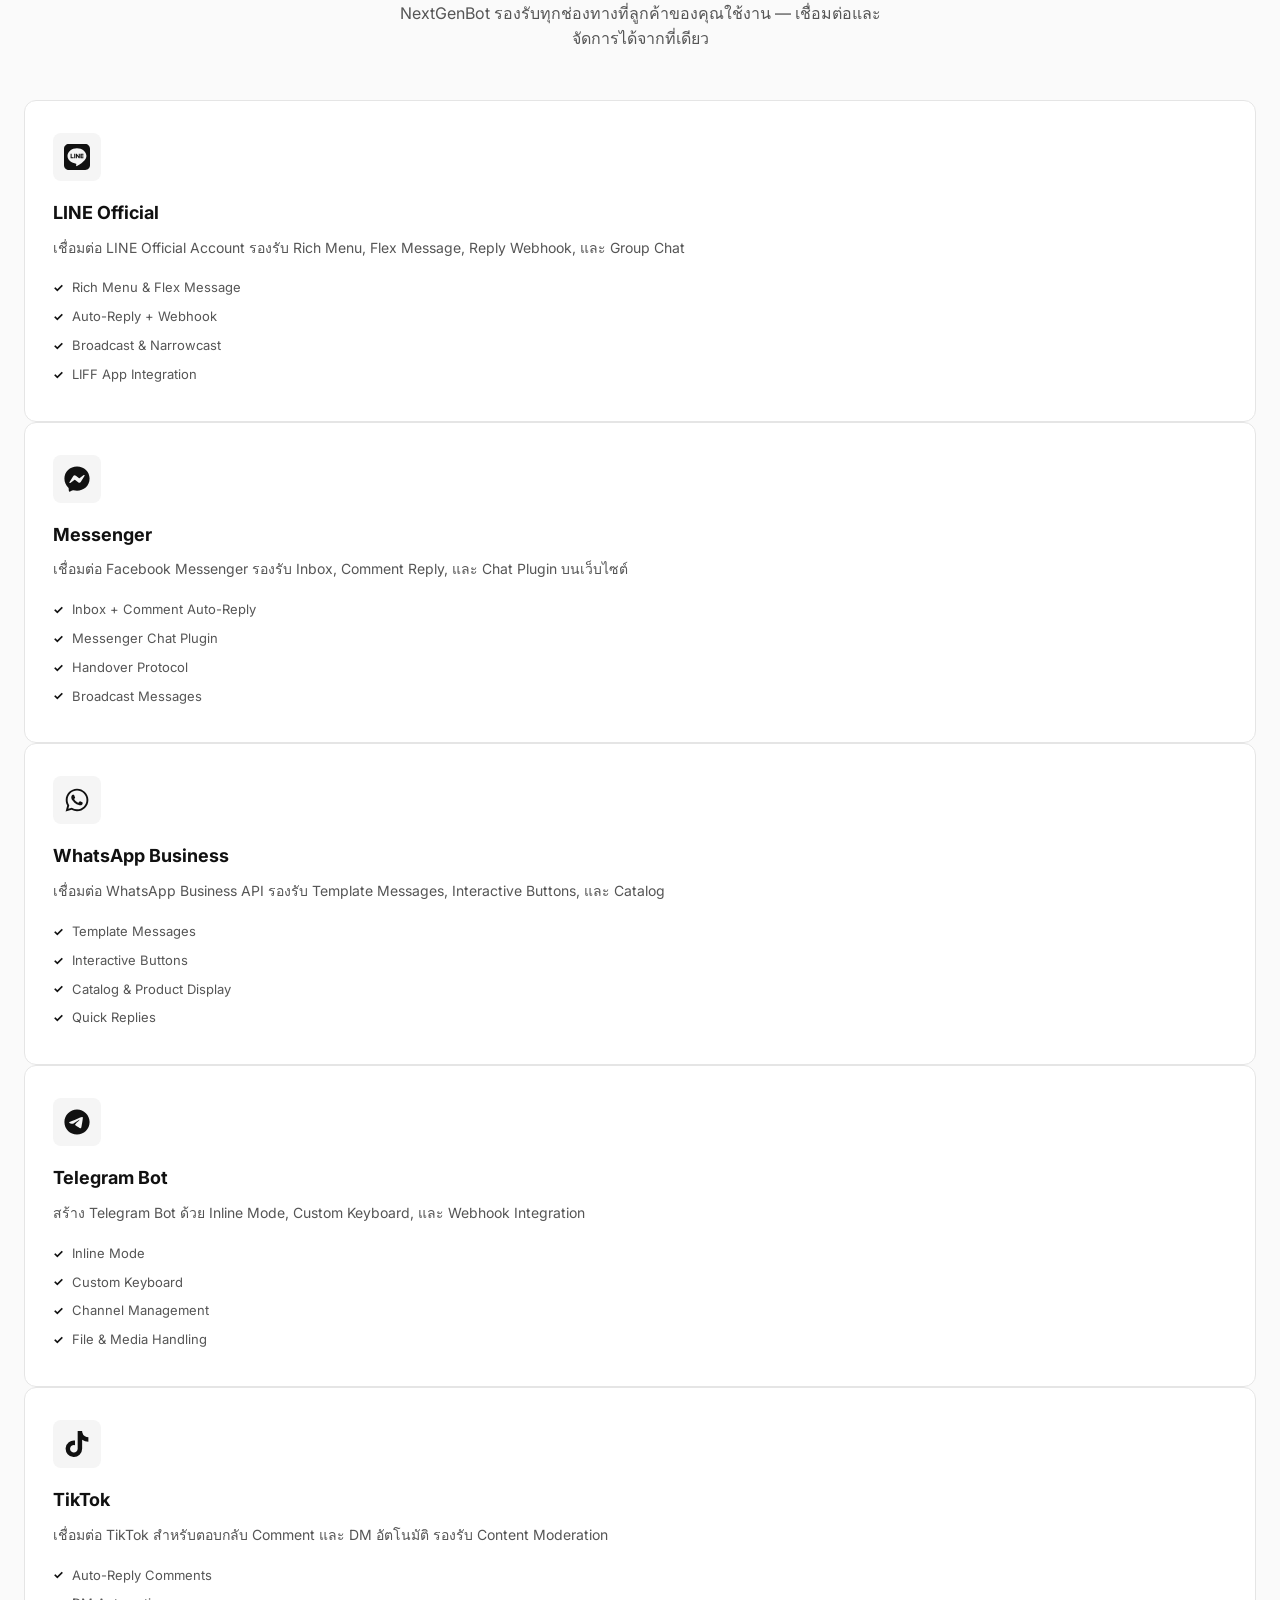
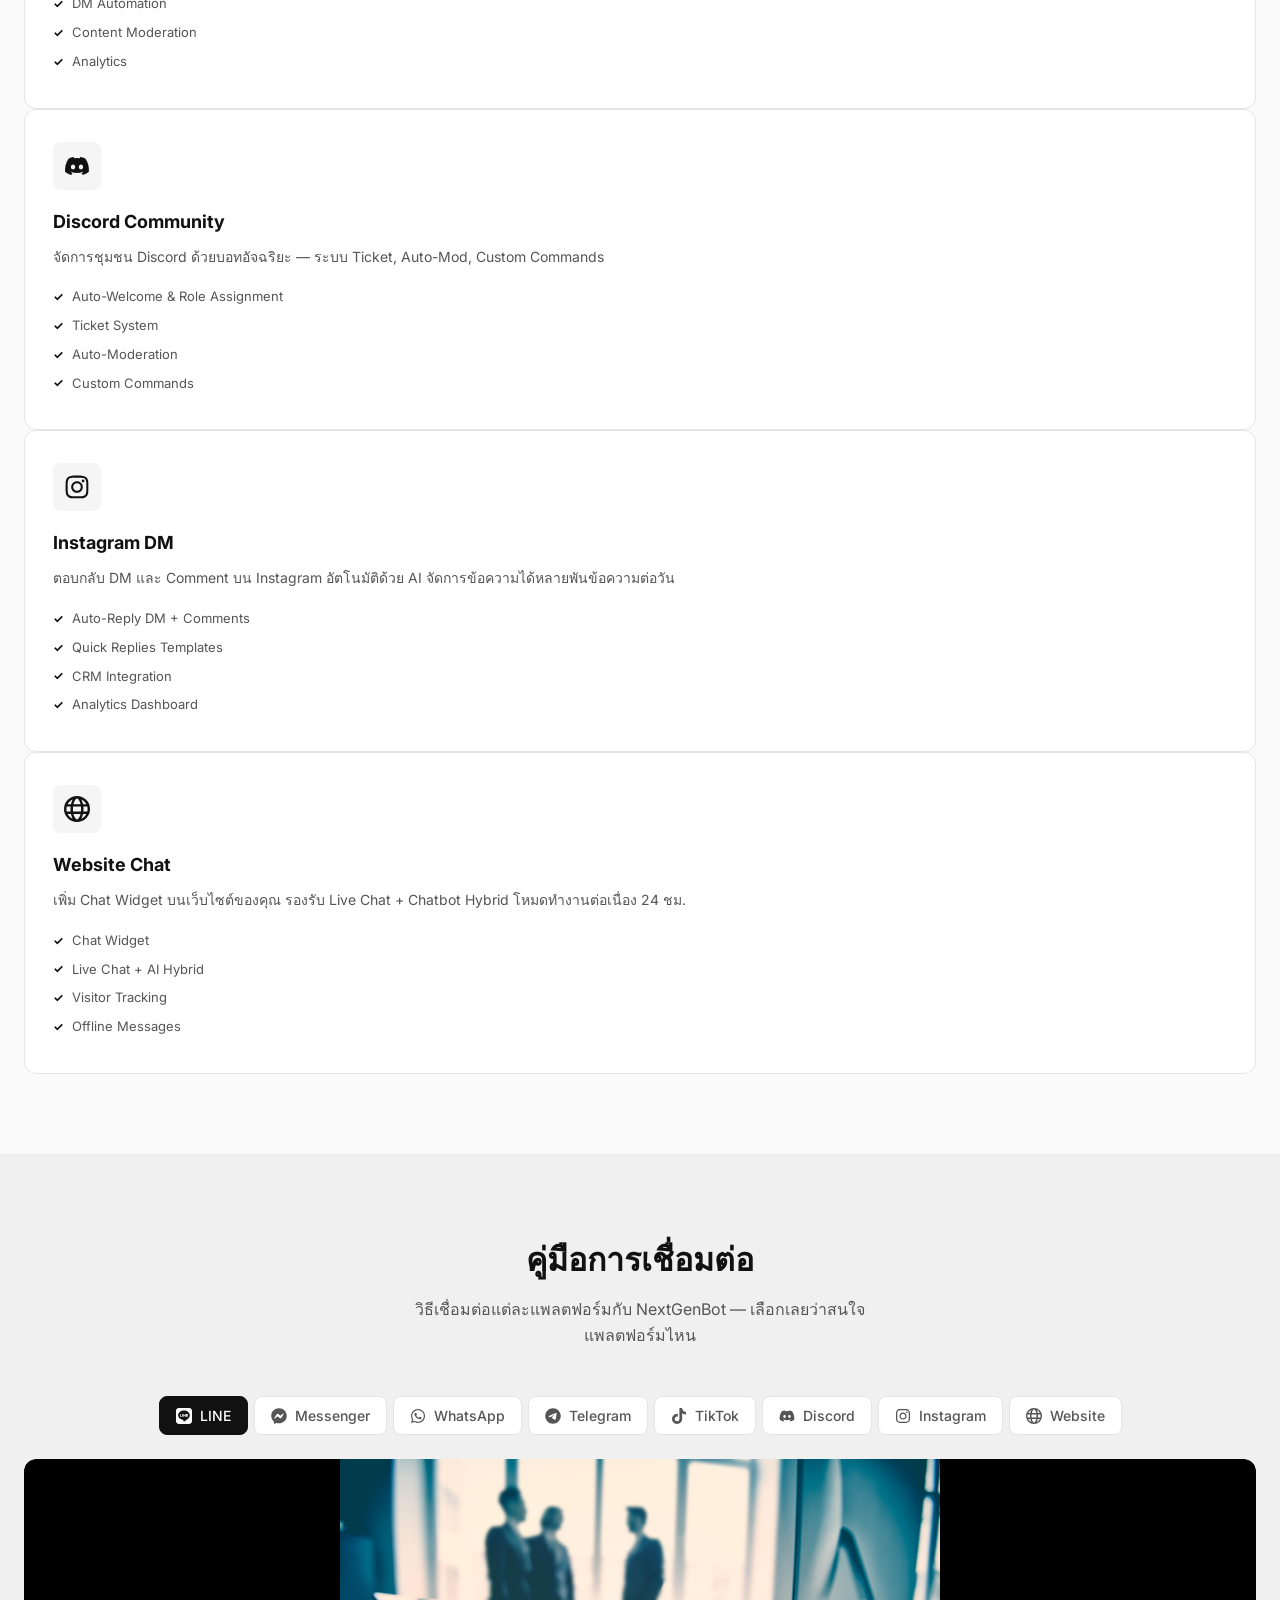
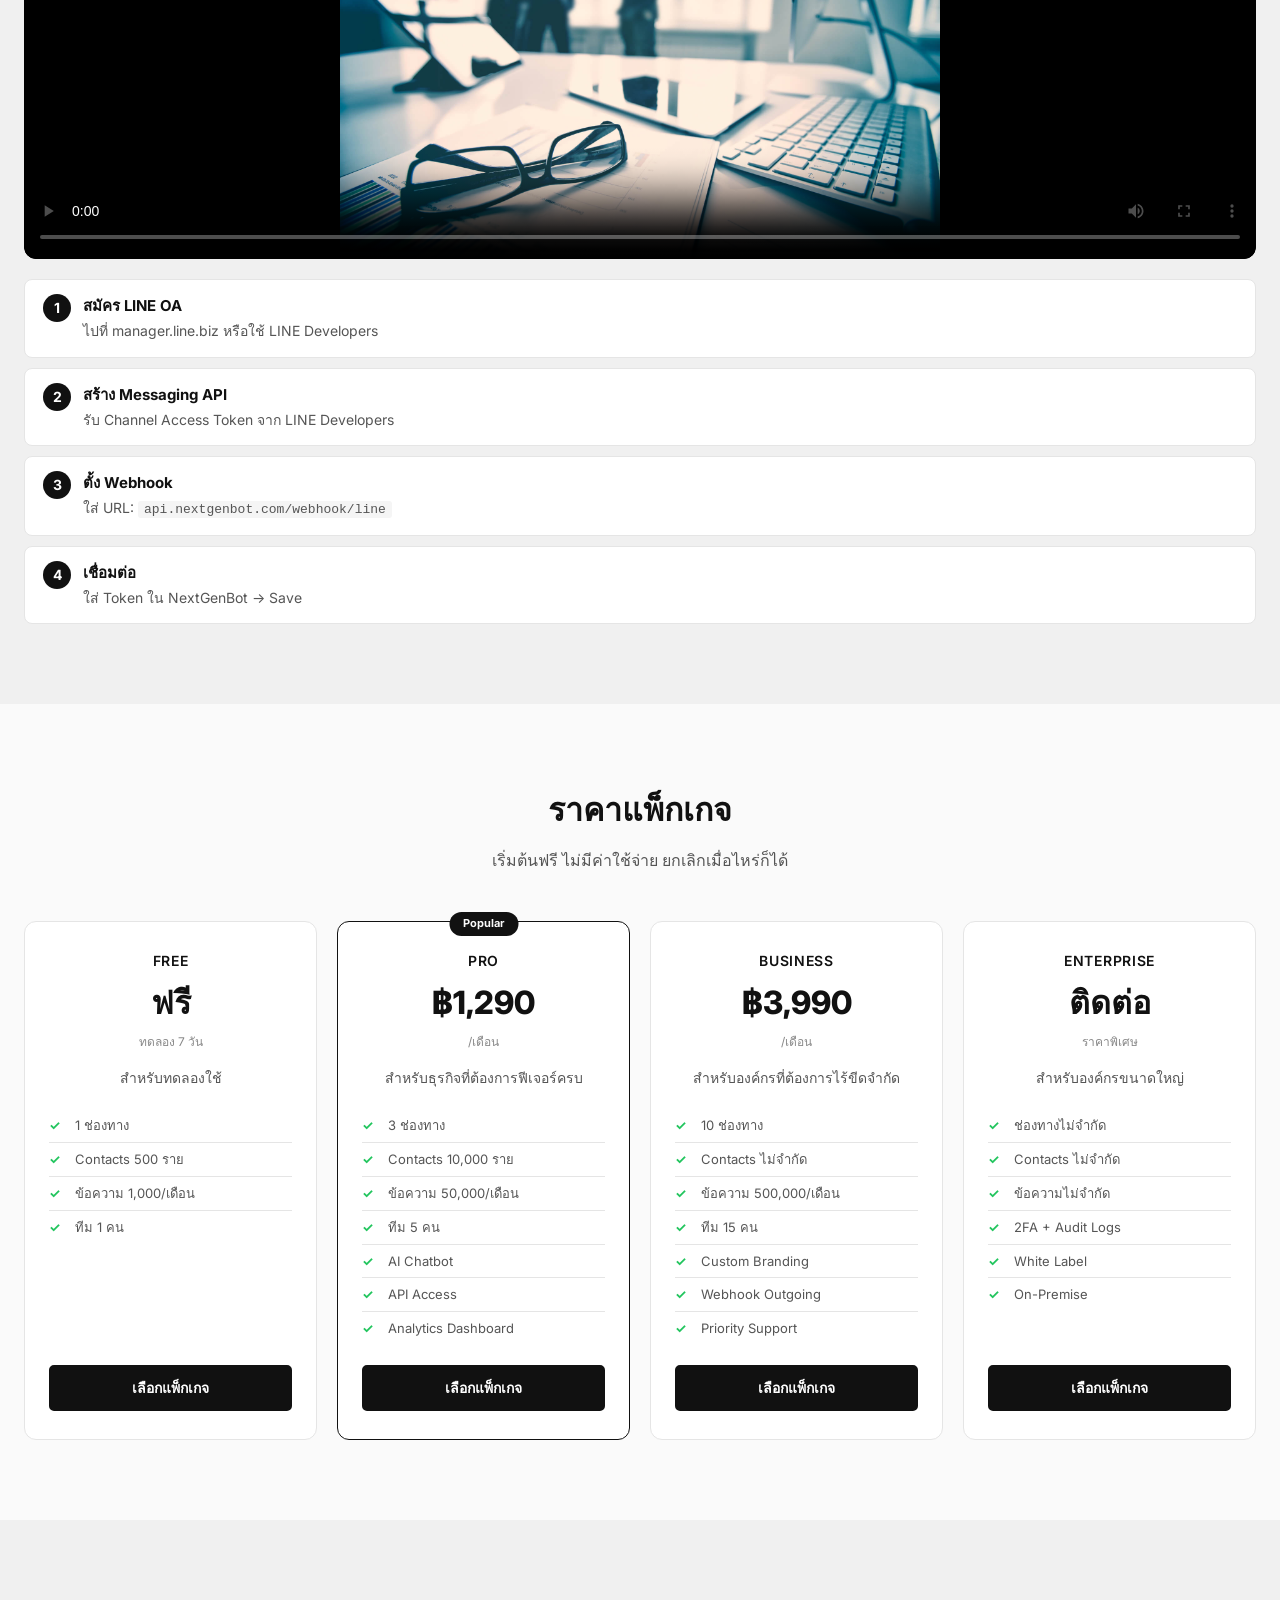
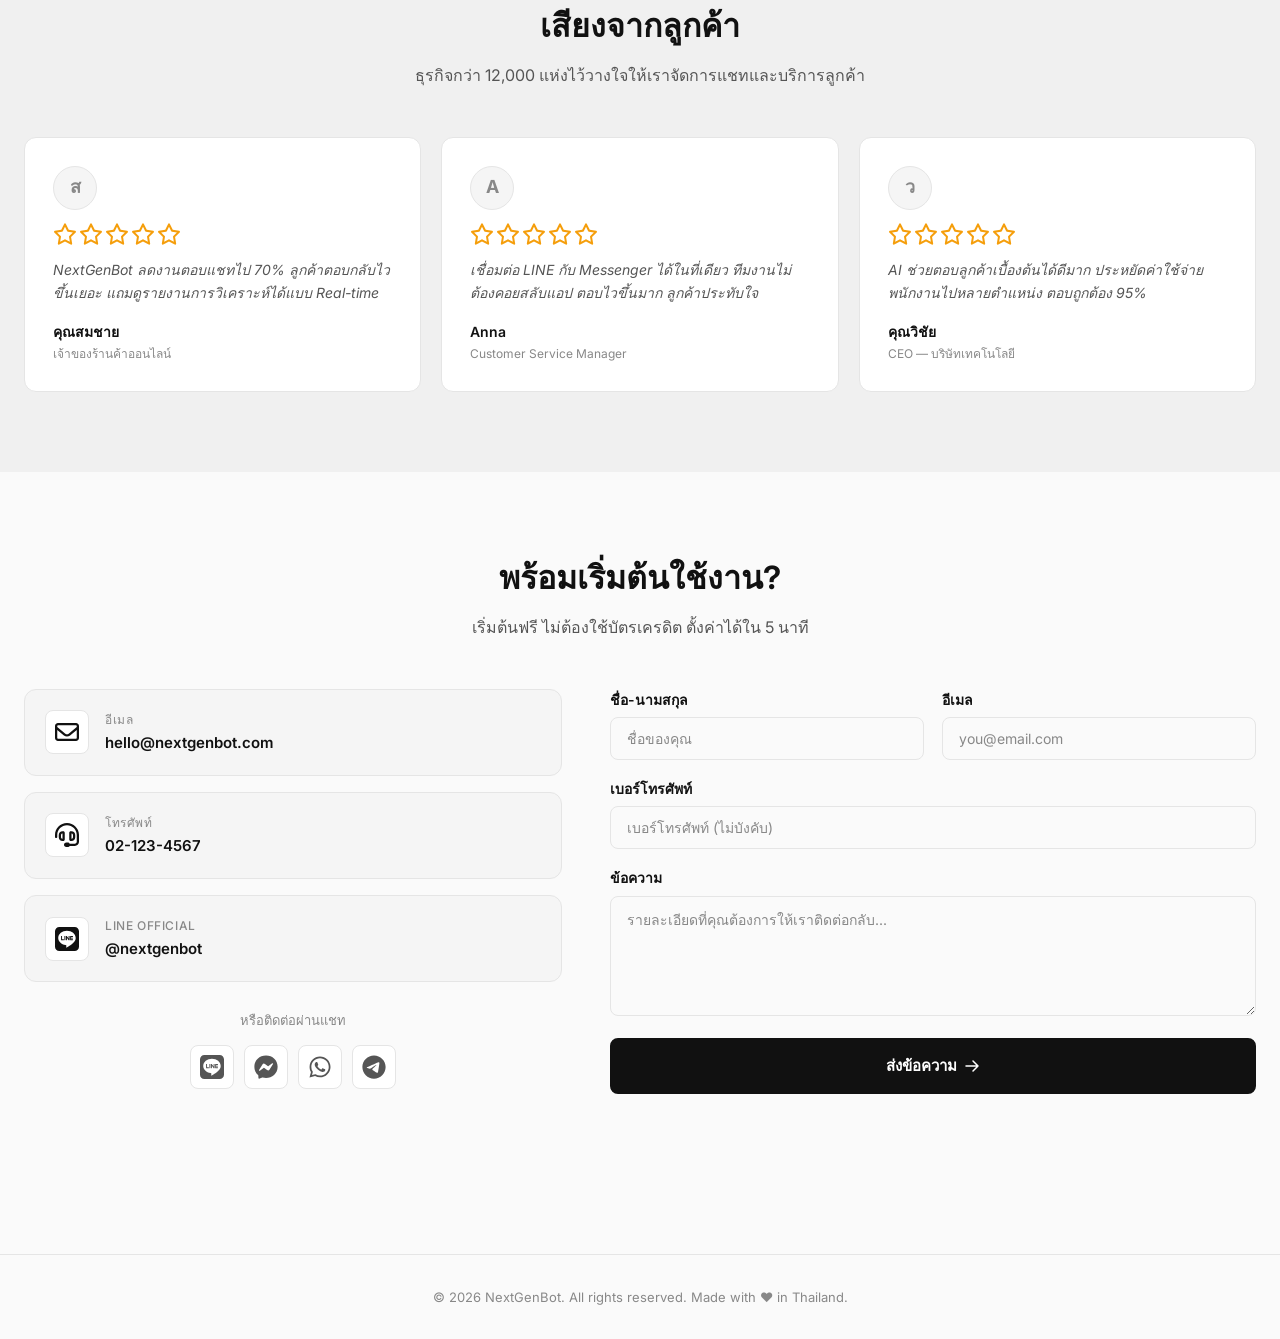
==== commit 61a27110: "เพิ่มแพลตฟอร์มครบ 8 ช่องทางใน hero-pills + community section" ====
--- a/index.html
+++ b/index.html
@@ -137,6 +137,8 @@
         <span class="hero-pill"><span data-icon="telegram" data-weight="brands"></span> Telegram</span>
         <span class="hero-pill"><span data-icon="tiktok" data-weight="brands"></span> TikTok</span>
         <span class="hero-pill"><span data-icon="globe" data-weight="regular"></span> Website</span>
+        <span class="hero-pill"><span data-icon="discord" data-weight="brands"></span> Discord</span>
+        <span class="hero-pill"><span data-icon="instagram" data-weight="brands"></span> Instagram</span>
       </div>
       <div class="hero-stats">
         <div class="hero-stat"><div class="hero-stat-num">12,000+</div><div class="hero-stat-label">ธุรกิจที่ไว้วางใจ</div></div>
@@ -285,34 +287,100 @@
     </div>
   </section>
 
-  <!-- ── Discord & Instagram Services ── -->
+  <!-- ── All Platforms Services ── -->
   <section class="section" id="community" style="background: var(--bg);">
     <div class="container">
       <div class="section-header">
-        <h2>Discord & Instagram</h2>
-        <p>ขยายช่องทางการสื่อสารไปยังชุมชน Discord และ Instagram ของคุณ</p>
+        <h2>ครบทุกแพลตฟอร์ม</h2>
+        <p>NextGenBot รองรับทุกช่องทางที่ลูกค้าของคุณใช้งาน — เชื่อมต่อและจัดการได้จากที่เดียว</p>
       </div>
       <div class="grid-2">
         <div class="card fade-in">
+          <div class="card-icon"><span data-icon="line" data-weight="brands"></span></div>
+          <h3>LINE Official</h3>
+          <p>เชื่อมต่อ LINE Official Account รองรับ Rich Menu, Flex Message, Reply Webhook, และ Group Chat</p>
+          <ul>
+            <li>Rich Menu & Flex Message</li>
+            <li>Auto-Reply + Webhook</li>
+            <li>Broadcast & Narrowcast</li>
+            <li>LIFF App Integration</li>
+          </ul>
+        </div>
+        <div class="card fade-in">
+          <div class="card-icon"><span data-icon="messenger" data-weight="brands"></span></div>
+          <h3>Messenger</h3>
+          <p>เชื่อมต่อ Facebook Messenger รองรับ Inbox, Comment Reply, และ Chat Plugin บนเว็บไซต์</p>
+          <ul>
+            <li>Inbox + Comment Auto-Reply</li>
+            <li>Messenger Chat Plugin</li>
+            <li>Handover Protocol</li>
+            <li>Broadcast Messages</li>
+          </ul>
+        </div>
+        <div class="card fade-in">
+          <div class="card-icon"><span data-icon="whatsapp" data-weight="brands"></span></div>
+          <h3>WhatsApp Business</h3>
+          <p>เชื่อมต่อ WhatsApp Business API รองรับ Template Messages, Interactive Buttons, และ Catalog</p>
+          <ul>
+            <li>Template Messages</li>
+            <li>Interactive Buttons</li>
+            <li>Catalog & Product Display</li>
+            <li>Quick Replies</li>
+          </ul>
+        </div>
+        <div class="card fade-in">
+          <div class="card-icon"><span data-icon="telegram" data-weight="brands"></span></div>
+          <h3>Telegram Bot</h3>
+          <p>สร้าง Telegram Bot ด้วย Inline Mode, Custom Keyboard, และ Webhook Integration</p>
+          <ul>
+            <li>Inline Mode</li>
+            <li>Custom Keyboard</li>
+            <li>Channel Management</li>
+            <li>File & Media Handling</li>
+          </ul>
+        </div>
+        <div class="card fade-in">
+          <div class="card-icon"><span data-icon="tiktok" data-weight="brands"></span></div>
+          <h3>TikTok</h3>
+          <p>เชื่อมต่อ TikTok สำหรับตอบกลับ Comment และ DM อัตโนมัติ รองรับ Content Moderation</p>
+          <ul>
+            <li>Auto-Reply Comments</li>
+            <li>DM Automation</li>
+            <li>Content Moderation</li>
+            <li>Analytics</li>
+          </ul>
+        </div>
+        <div class="card fade-in">
           <div class="card-icon"><span data-icon="discord" data-weight="brands"></span></div>
-          <h3>Discord Community Management</h3>
-          <p>จัดการชุมชน Discord ของคุณด้วยบอทอัจฉริยะ - ต้อนรับสมาชิกใหม่ ตั้งค่าระบบ Ticket, Auto-Mod และแจ้งเตือนกิจกรรมต่างๆ</p>
+          <h3>Discord Community</h3>
+          <p>จัดการชุมชน Discord ด้วยบอทอัจฉริยะ — ระบบ Ticket, Auto-Mod, Custom Commands</p>
           <ul>
             <li>Auto-Welcome & Role Assignment</li>
-            <li>Ticket System อัตโนมัติ</li>
-            <li>Moderation & Auto-Mod</li>
+            <li>Ticket System</li>
+            <li>Auto-Moderation</li>
             <li>Custom Commands</li>
           </ul>
         </div>
         <div class="card fade-in">
           <div class="card-icon"><span data-icon="instagram" data-weight="brands"></span></div>
-          <h3>Instagram DM Automation</h3>
-          <p>ตอบกลับ DM และ Comment บน Instagram อัตโนมัติด้วย AI จัดการข้อความจากลูกค้าหลายพันข้อความต่อวัน</p>
+          <h3>Instagram DM</h3>
+          <p>ตอบกลับ DM และ Comment บน Instagram อัตโนมัติด้วย AI จัดการข้อความได้หลายพันข้อความต่อวัน</p>
           <ul>
             <li>Auto-Reply DM + Comments</li>
             <li>Quick Replies Templates</li>
             <li>CRM Integration</li>
             <li>Analytics Dashboard</li>
+          </ul>
+        </div>
+        <div class="card fade-in">
+          <div class="card-icon"><span data-icon="globe" data-weight="regular"></span></div>
+          <h3>Website Chat</h3>
+          <p>เพิ่ม Chat Widget บนเว็บไซต์ของคุณ รองรับ Live Chat + Chatbot Hybrid โหมดทำงานต่อเนื่อง 24 ชม.</p>
+          <ul>
+            <li>Chat Widget</li>
+            <li>Live Chat + AI Hybrid</li>
+            <li>Visitor Tracking</li>
+            <li>Offline Messages</li>
           </ul>
         </div>
       </div>
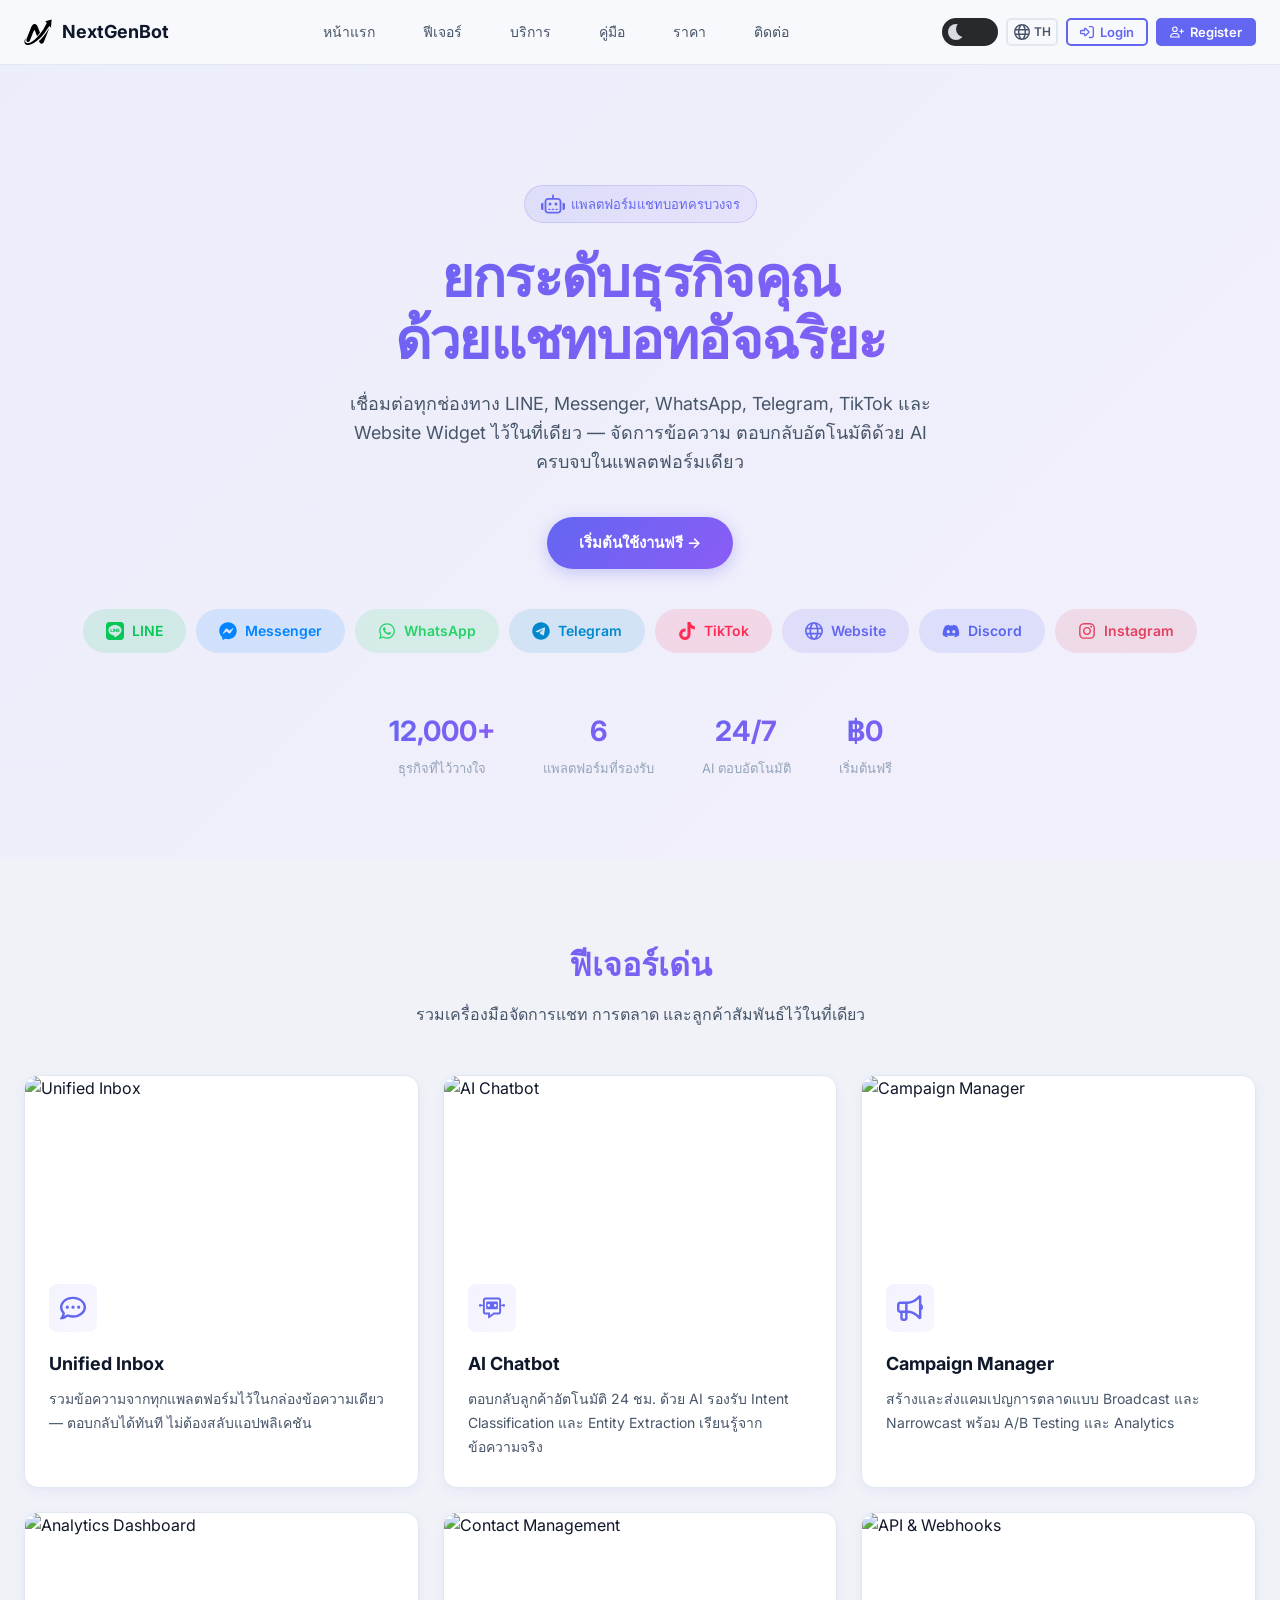
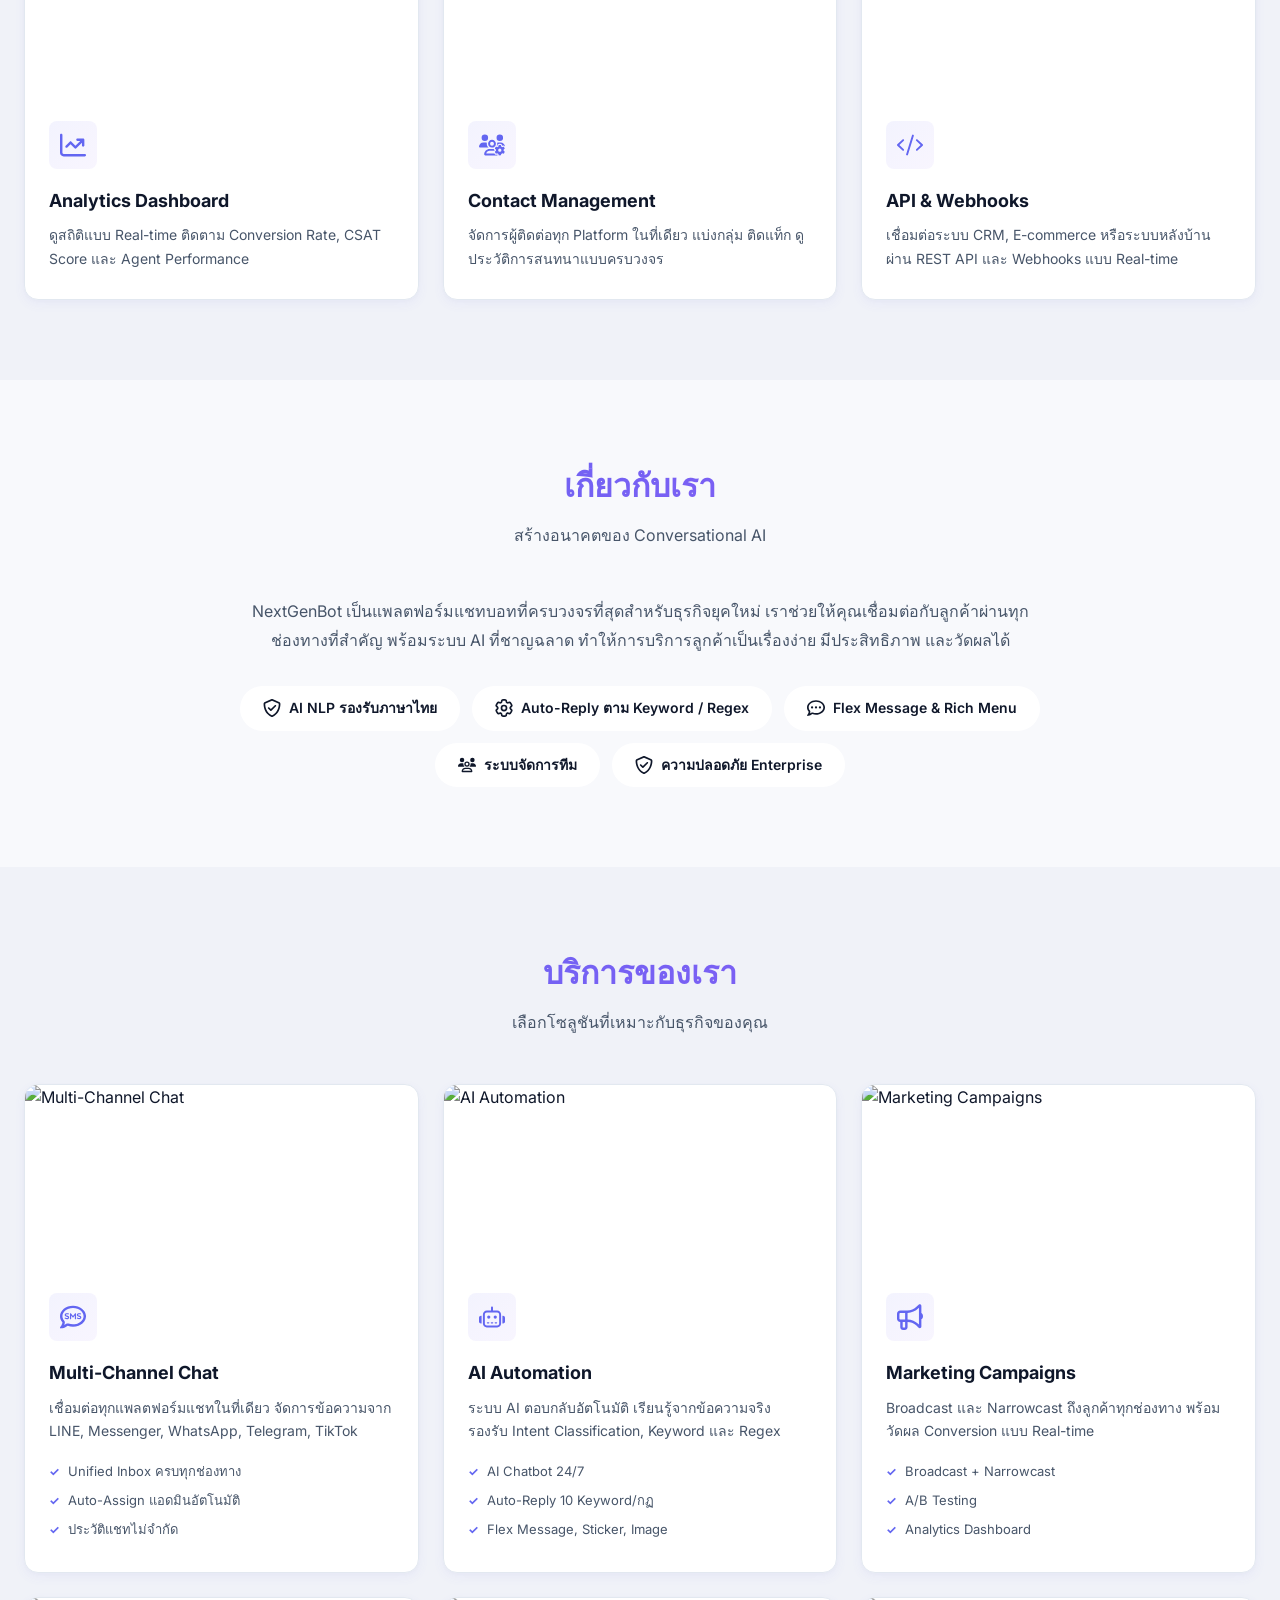
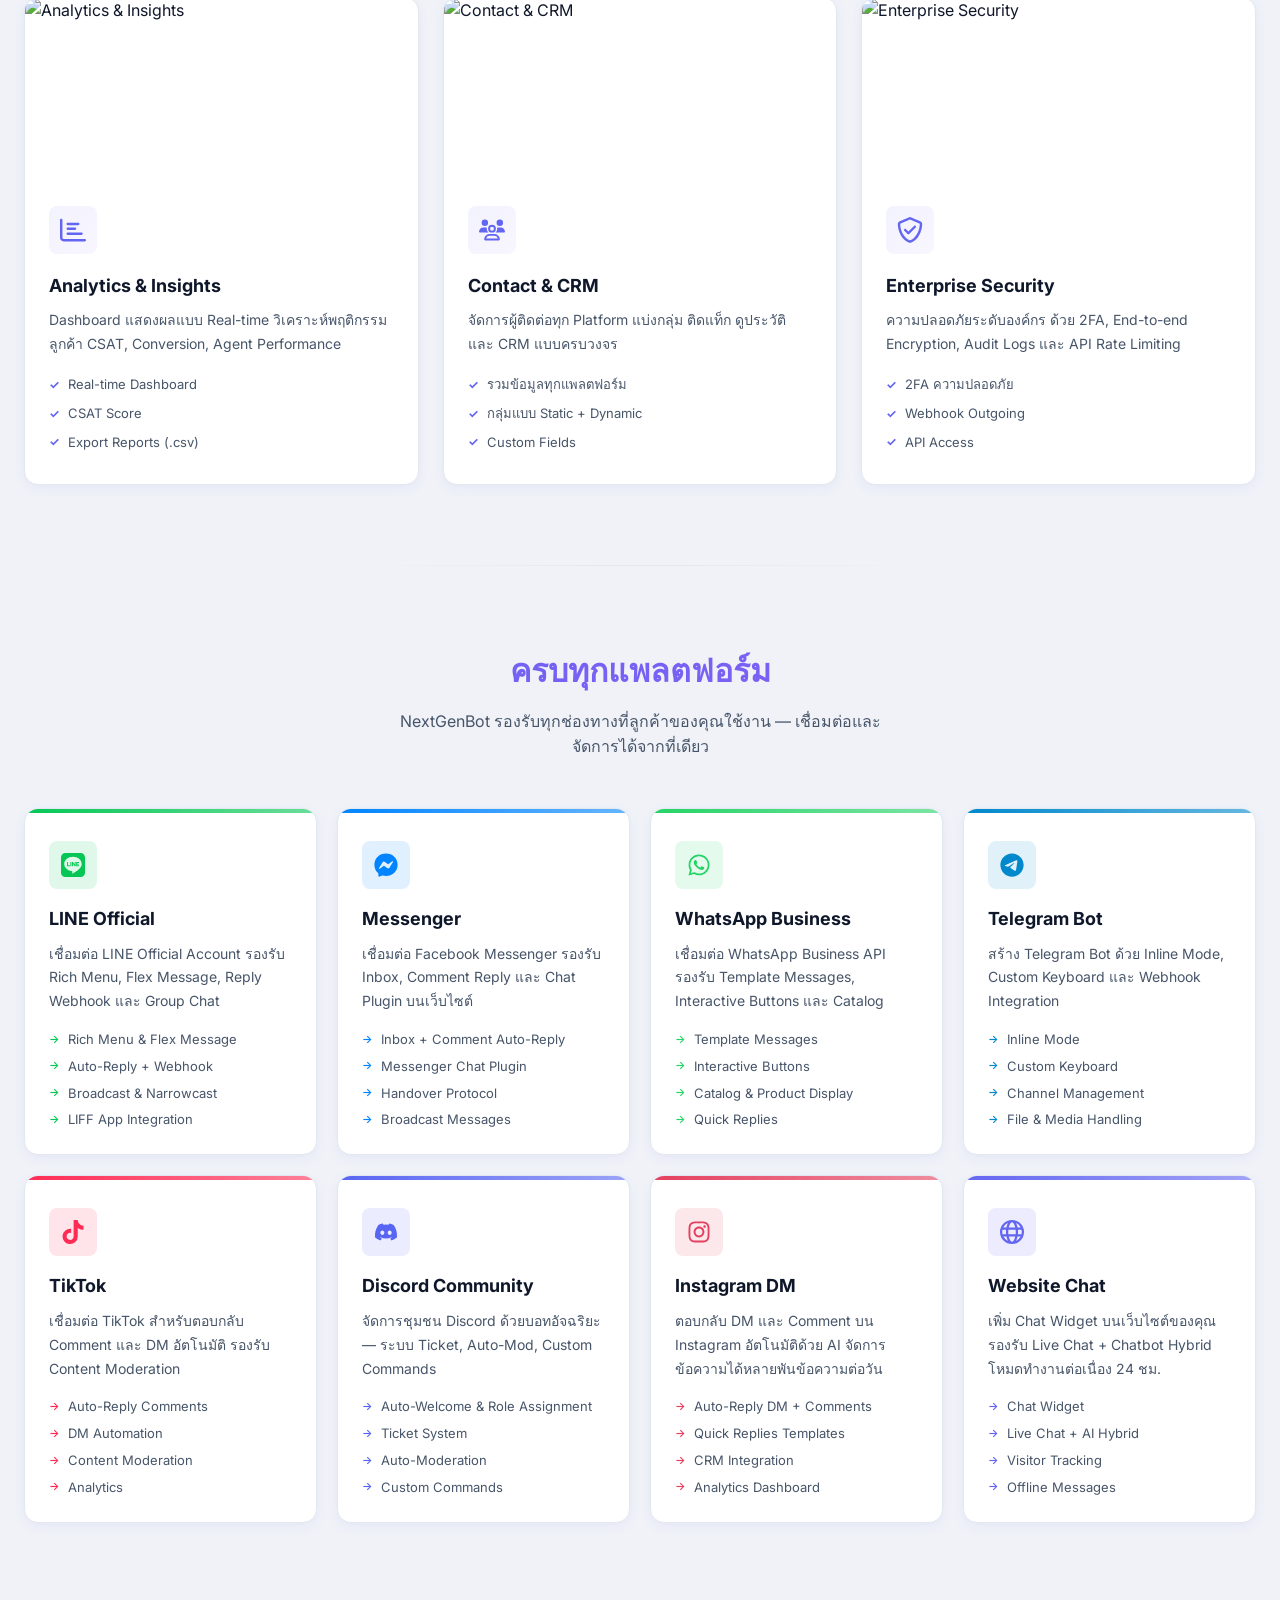
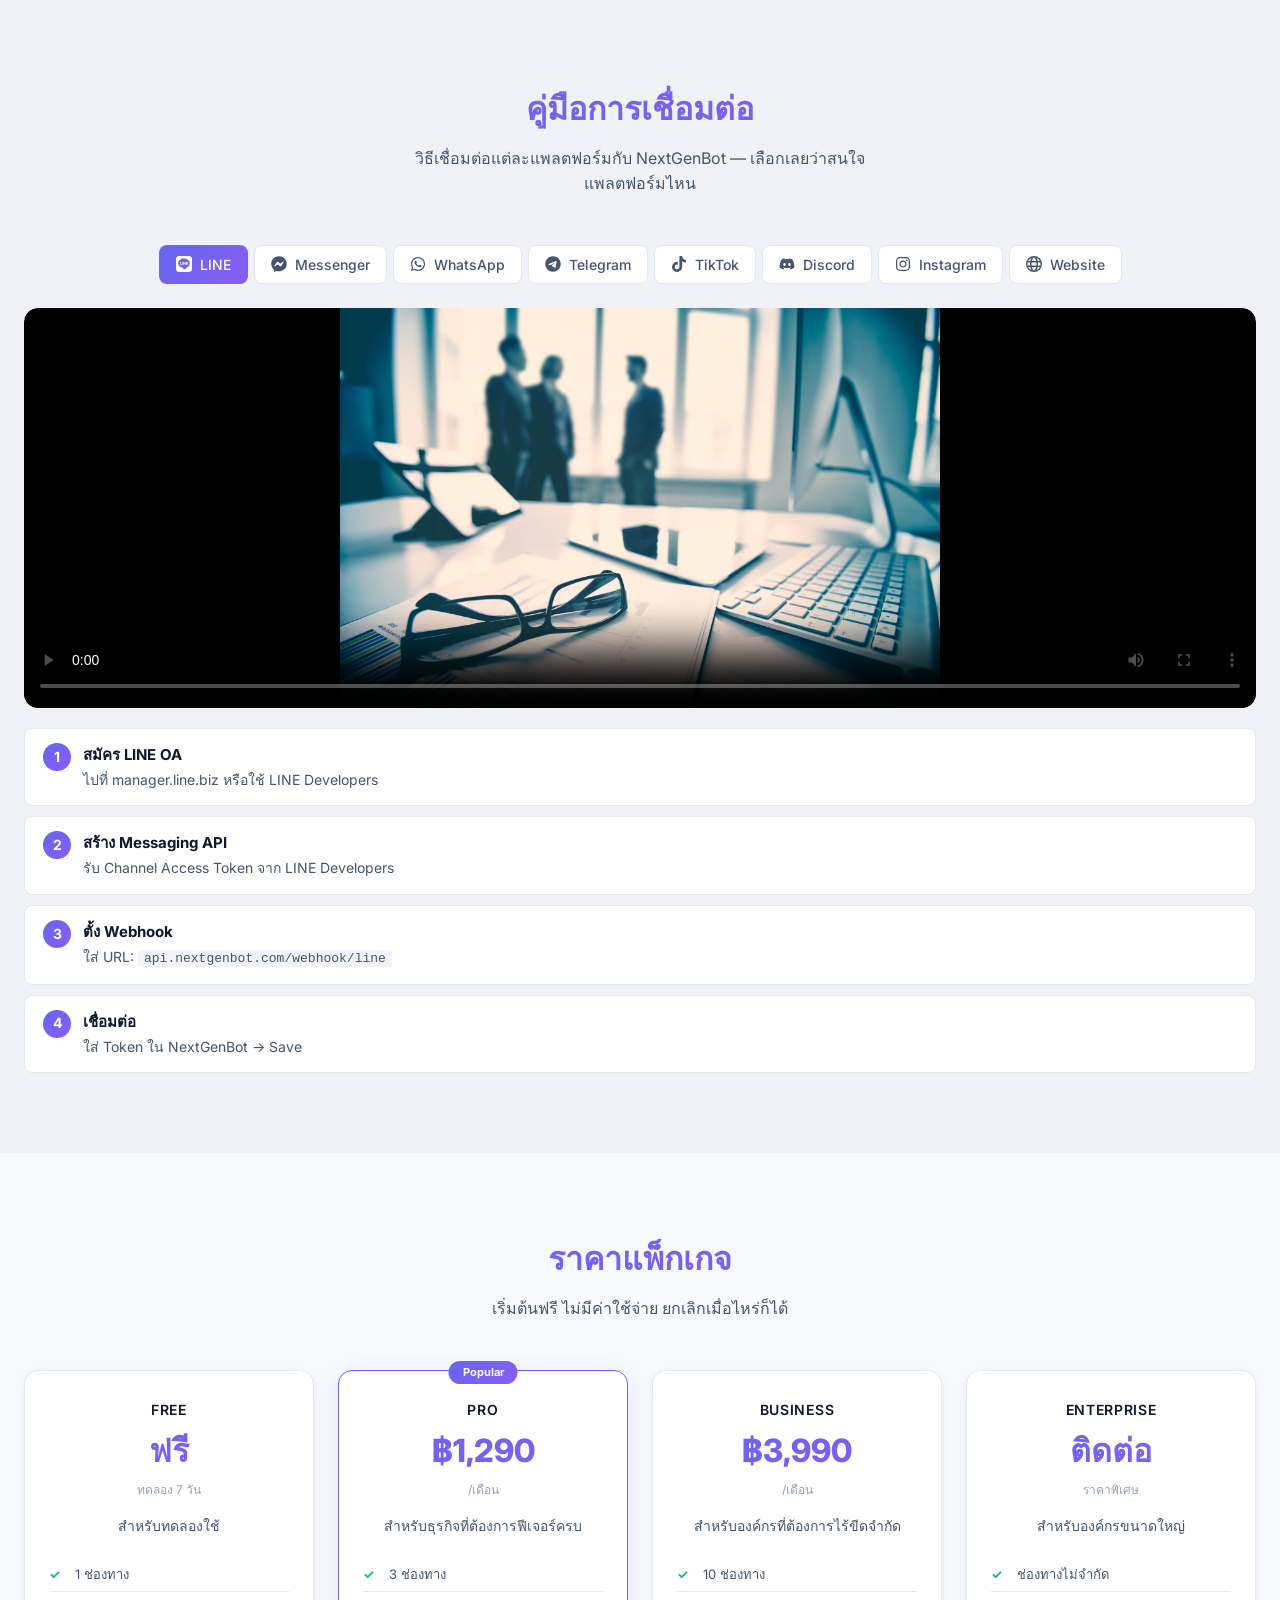
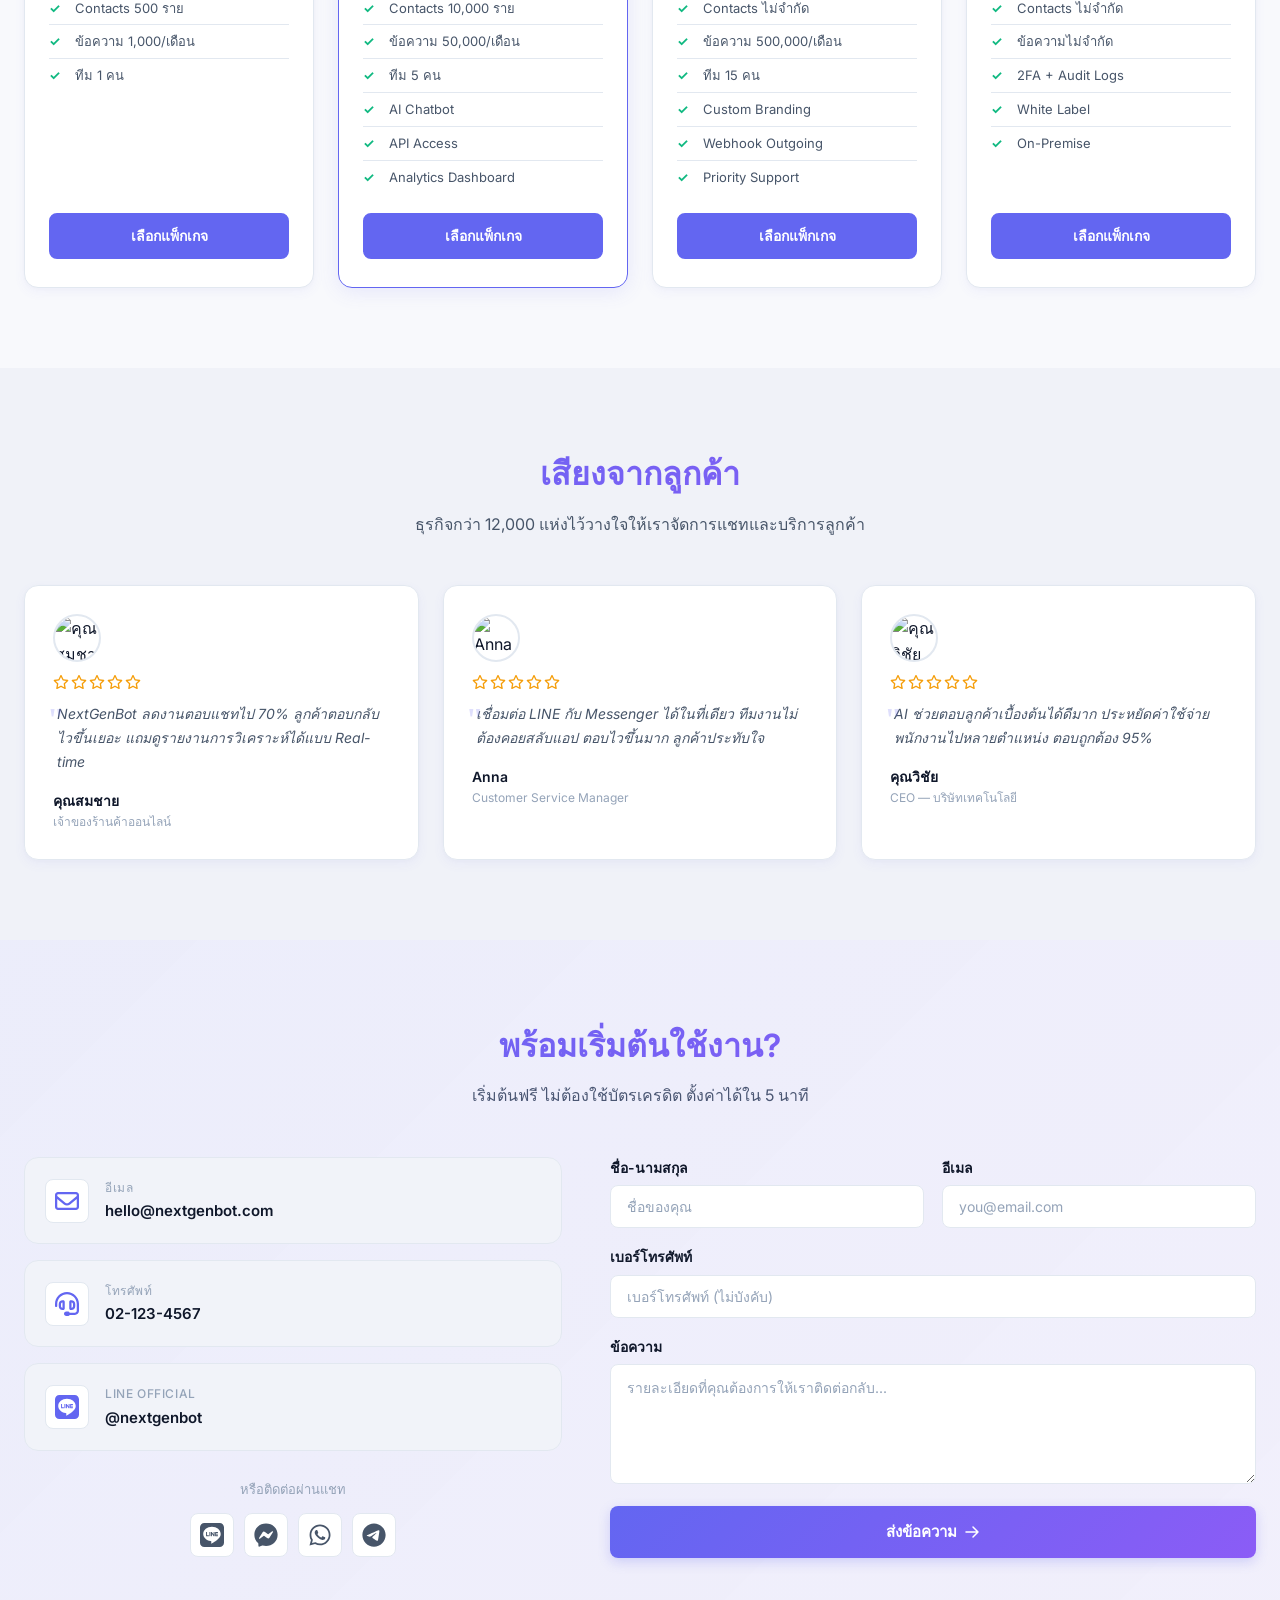
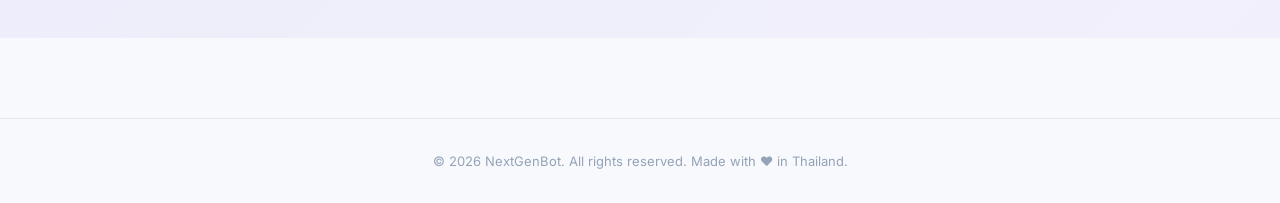
==== commit 574a42ec: "redesign UI ใหม่หมด — gradient indigo theme, รูปจาก Picsum + Pravatar API, blocks.so effects, respon" ====
--- a/index.html
+++ b/index.html
@@ -131,14 +131,14 @@
       </p>
       <a href="#contact" class="hero-btn">เริ่มต้นใช้งานฟรี →</a>
       <div class="hero-platforms">
-        <span class="hero-pill"><span data-icon="line" data-weight="brands"></span> LINE</span>
-        <span class="hero-pill"><span data-icon="messenger" data-weight="brands"></span> Messenger</span>
-        <span class="hero-pill"><span data-icon="whatsapp" data-weight="brands"></span> WhatsApp</span>
-        <span class="hero-pill"><span data-icon="telegram" data-weight="brands"></span> Telegram</span>
-        <span class="hero-pill"><span data-icon="tiktok" data-weight="brands"></span> TikTok</span>
-        <span class="hero-pill"><span data-icon="globe" data-weight="regular"></span> Website</span>
-        <span class="hero-pill"><span data-icon="discord" data-weight="brands"></span> Discord</span>
-        <span class="hero-pill"><span data-icon="instagram" data-weight="brands"></span> Instagram</span>
+        <span class="hero-pill" style="--brand:#06C755;--brand-bg:rgba(6,199,85,0.12);"><span data-icon="line" data-weight="brands"></span> LINE</span>
+        <span class="hero-pill" style="--brand:#0084FF;--brand-bg:rgba(0,132,255,0.12);"><span data-icon="messenger" data-weight="brands"></span> Messenger</span>
+        <span class="hero-pill" style="--brand:#25D366;--brand-bg:rgba(37,211,102,0.12);"><span data-icon="whatsapp" data-weight="brands"></span> WhatsApp</span>
+        <span class="hero-pill" style="--brand:#0088CC;--brand-bg:rgba(0,136,204,0.12);"><span data-icon="telegram" data-weight="brands"></span> Telegram</span>
+        <span class="hero-pill" style="--brand:#FE2C55;--brand-bg:rgba(254,44,85,0.12);"><span data-icon="tiktok" data-weight="brands"></span> TikTok</span>
+        <span class="hero-pill" style="--brand:#6366F1;--brand-bg:rgba(99,102,241,0.12);"><span data-icon="globe" data-weight="regular"></span> Website</span>
+        <span class="hero-pill" style="--brand:#5865F2;--brand-bg:rgba(88,101,242,0.12);"><span data-icon="discord" data-weight="brands"></span> Discord</span>
+        <span class="hero-pill" style="--brand:#E4405F;--brand-bg:rgba(228,64,95,0.12);"><span data-icon="instagram" data-weight="brands"></span> Instagram</span>
       </div>
       <div class="hero-stats">
         <div class="hero-stat"><div class="hero-stat-num">12,000+</div><div class="hero-stat-label">ธุรกิจที่ไว้วางใจ</div></div>
@@ -158,42 +158,61 @@
       </div>
       <div class="grid-3">
         <div class="card fade-in">
-          <div class="card-icon" data-icon="comment-dots" data-weight="regular"></div>
-          <h3>Unified Inbox</h3>
-          <p>รวมข้อความจากทุกแพลตฟอร์มไว้ในกล่องข้อความเดียว — ตอบกลับได้ทันที ไม่ต้องสลับแอปพลิเคชัน</p>
-        </div>
-        <div class="card fade-in">
-          <div class="card-icon" data-icon="message-bot" data-weight="regular"></div>
-          <h3>AI Chatbot</h3>
-          <p>ตอบกลับลูกค้าอัตโนมัติ 24 ชม. ด้วย AI รองรับ Intent Classification และ Entity Extraction เรียนรู้จากข้อความจริง</p>
-        </div>
-        <div class="card fade-in">
-          <div class="card-icon" data-icon="bullhorn" data-weight="regular"></div>
-          <h3>Campaign Manager</h3>
-          <p>สร้างและส่งแคมเปญการตลาดแบบ Broadcast และ Narrowcast พร้อม A/B Testing และ Analytics</p>
-        </div>
-        <div class="card fade-in">
-          <div class="card-icon" data-icon="chart-line-up" data-weight="regular"></div>
-          <h3>Analytics Dashboard</h3>
-          <p>ดูสถิติแบบ Real-time ติดตาม Conversion Rate, CSAT Score และ Agent Performance</p>
-        </div>
-        <div class="card fade-in">
-          <div class="card-icon" data-icon="users-gear" data-weight="regular"></div>
-          <h3>Contact Management</h3>
-          <p>จัดการผู้ติดต่อทุก Platform ในที่เดียว แบ่งกลุ่ม ติดแท็ก ดูประวัติการสนทนาแบบครบวงจร</p>
-        </div>
-        <div class="card fade-in">
-          <div class="card-icon" data-icon="code" data-weight="regular"></div>
-          <h3>API & Webhooks</h3>
-          <p>เชื่อมต่อระบบ CRM, E-commerce หรือระบบหลังบ้านผ่าน REST API และ Webhooks แบบ Real-time</p>
+          <img class="card-image" src="https://picsum.photos/seed/unified-inbox/600/340" alt="Unified Inbox" loading="lazy">
+          <div class="card-body">
+            <div class="card-icon" data-icon="comment-dots" data-weight="regular"></div>
+            <h3>Unified Inbox</h3>
+            <p>รวมข้อความจากทุกแพลตฟอร์มไว้ในกล่องข้อความเดียว — ตอบกลับได้ทันที ไม่ต้องสลับแอปพลิเคชัน</p>
+          </div>
+        </div>
+        <div class="card fade-in">
+          <img class="card-image" src="https://picsum.photos/seed/ai-chatbot/600/340" alt="AI Chatbot" loading="lazy">
+          <div class="card-body">
+            <div class="card-icon" data-icon="message-bot" data-weight="regular"></div>
+            <h3>AI Chatbot</h3>
+            <p>ตอบกลับลูกค้าอัตโนมัติ 24 ชม. ด้วย AI รองรับ Intent Classification และ Entity Extraction เรียนรู้จากข้อความจริง</p>
+          </div>
+        </div>
+        <div class="card fade-in">
+          <img class="card-image" src="https://picsum.photos/seed/campaign-manager/600/340" alt="Campaign Manager" loading="lazy">
+          <div class="card-body">
+            <div class="card-icon" data-icon="bullhorn" data-weight="regular"></div>
+            <h3>Campaign Manager</h3>
+            <p>สร้างและส่งแคมเปญการตลาดแบบ Broadcast และ Narrowcast พร้อม A/B Testing และ Analytics</p>
+          </div>
+        </div>
+        <div class="card fade-in">
+          <img class="card-image" src="https://picsum.photos/seed/analytics-dash/600/340" alt="Analytics Dashboard" loading="lazy">
+          <div class="card-body">
+            <div class="card-icon" data-icon="chart-line-up" data-weight="regular"></div>
+            <h3>Analytics Dashboard</h3>
+            <p>ดูสถิติแบบ Real-time ติดตาม Conversion Rate, CSAT Score และ Agent Performance</p>
+          </div>
+        </div>
+        <div class="card fade-in">
+          <img class="card-image" src="https://picsum.photos/seed/contact-manager/600/340" alt="Contact Management" loading="lazy">
+          <div class="card-body">
+            <div class="card-icon" data-icon="users-gear" data-weight="regular"></div>
+            <h3>Contact Management</h3>
+            <p>จัดการผู้ติดต่อทุก Platform ในที่เดียว แบ่งกลุ่ม ติดแท็ก ดูประวัติการสนทนาแบบครบวงจร</p>
+          </div>
+        </div>
+        <div class="card fade-in">
+          <img class="card-image" src="https://picsum.photos/seed/api-webhooks/600/340" alt="API &amp; Webhooks" loading="lazy">
+          <div class="card-body">
+            <div class="card-icon" data-icon="code" data-weight="regular"></div>
+            <h3>API & Webhooks</h3>
+            <p>เชื่อมต่อระบบ CRM, E-commerce หรือระบบหลังบ้านผ่าน REST API และ Webhooks แบบ Real-time</p>
+          </div>
         </div>
       </div>
     </div>
   </section>
 
   <!-- ── About ── -->
-  <section class="section" id="about">
-    <div class="container">
+  <section class="section" id="about" style="position:relative;">
+    <div class="section-bg-overlay" style="position:absolute;inset:0;background:url('https://picsum.photos/seed/about-chatbot/1920/600') center/cover no-repeat;opacity:0.03;pointer-events:none;z-index:0;"></div>
+    <div class="container" style="position:relative;z-index:1;">
       <div style="max-width:800px;margin:0 auto;">
         <div class="section-header">
           <h2>เกี่ยวกับเรา</h2>
@@ -224,164 +243,223 @@
       </div>
       <div class="grid-3">
         <div class="card fade-in">
-          <div class="card-icon" data-icon="comment-sms" data-weight="regular"></div>
-          <h3>Multi-Channel Chat</h3>
-          <p>เชื่อมต่อทุกแพลตฟอร์มแชทในที่เดียว จัดการข้อความจาก LINE, Messenger, WhatsApp, Telegram, TikTok</p>
-          <ul>
-            <li>Unified Inbox ครบทุกช่องทาง</li>
-            <li>Auto-Assign แอดมินอัตโนมัติ</li>
-            <li>ประวัติแชทไม่จำกัด</li>
-          </ul>
-        </div>
-        <div class="card fade-in">
-          <div class="card-icon" data-icon="robot" data-weight="regular"></div>
-          <h3>AI Automation</h3>
-          <p>ระบบ AI ตอบกลับอัตโนมัติ เรียนรู้จากข้อความจริง รองรับ Intent Classification, Keyword และ Regex</p>
-          <ul>
-            <li>AI Chatbot 24/7</li>
-            <li>Auto-Reply 10 Keyword/กฏ</li>
-            <li>Flex Message, Sticker, Image</li>
-          </ul>
-        </div>
-        <div class="card fade-in">
-          <div class="card-icon" data-icon="bullhorn" data-weight="regular"></div>
-          <h3>Marketing Campaigns</h3>
-          <p>Broadcast และ Narrowcast ถึงลูกค้าทุกช่องทาง พร้อมวัดผล Conversion แบบ Real-time</p>
-          <ul>
-            <li>Broadcast + Narrowcast</li>
-            <li>A/B Testing</li>
-            <li>Analytics Dashboard</li>
-          </ul>
-        </div>
-        <div class="card fade-in">
-          <div class="card-icon" data-icon="chart-bar" data-weight="regular"></div>
-          <h3>Analytics & Insights</h3>
-          <p>Dashboard แสดงผลแบบ Real-time วิเคราะห์พฤติกรรมลูกค้า CSAT, Conversion, Agent Performance</p>
-          <ul>
-            <li>Real-time Dashboard</li>
-            <li>CSAT Score</li>
-            <li>Export Reports (.csv)</li>
-          </ul>
-        </div>
-        <div class="card fade-in">
-          <div class="card-icon" data-icon="users" data-weight="regular"></div>
-          <h3>Contact & CRM</h3>
-          <p>จัดการผู้ติดต่อทุก Platform แบ่งกลุ่ม ติดแท็ก ดูประวัติ และ CRM แบบครบวงจร</p>
-          <ul>
-            <li>รวมข้อมูลทุกแพลตฟอร์ม</li>
-            <li>กลุ่มแบบ Static + Dynamic</li>
-            <li>Custom Fields</li>
-          </ul>
-        </div>
-        <div class="card fade-in">
-          <div class="card-icon" data-icon="shield-check" data-weight="regular"></div>
-          <h3>Enterprise Security</h3>
-          <p>ความปลอดภัยระดับองค์กร ด้วย 2FA, End-to-end Encryption, Audit Logs และ API Rate Limiting</p>
-          <ul>
-            <li>2FA ความปลอดภัย</li>
-            <li>Webhook Outgoing</li>
-            <li>API Access</li>
-          </ul>
-        </div>
-      </div>
-    </div>
-  </section>
-
-  <!-- ── All Platforms Services ── -->
-  <section class="section" id="community" style="background: var(--bg);">
-    <div class="container">
+          <img class="card-image" src="https://picsum.photos/seed/multi-channel/600/340" alt="Multi-Channel Chat" loading="lazy">
+          <div class="card-body">
+            <div class="card-icon" data-icon="comment-sms" data-weight="regular"></div>
+            <h3>Multi-Channel Chat</h3>
+            <p>เชื่อมต่อทุกแพลตฟอร์มแชทในที่เดียว จัดการข้อความจาก LINE, Messenger, WhatsApp, Telegram, TikTok</p>
+            <ul>
+              <li>Unified Inbox ครบทุกช่องทาง</li>
+              <li>Auto-Assign แอดมินอัตโนมัติ</li>
+              <li>ประวัติแชทไม่จำกัด</li>
+            </ul>
+          </div>
+        </div>
+        <div class="card fade-in">
+          <img class="card-image" src="https://picsum.photos/seed/ai-automation/600/340" alt="AI Automation" loading="lazy">
+          <div class="card-body">
+            <div class="card-icon" data-icon="robot" data-weight="regular"></div>
+            <h3>AI Automation</h3>
+            <p>ระบบ AI ตอบกลับอัตโนมัติ เรียนรู้จากข้อความจริง รองรับ Intent Classification, Keyword และ Regex</p>
+            <ul>
+              <li>AI Chatbot 24/7</li>
+              <li>Auto-Reply 10 Keyword/กฏ</li>
+              <li>Flex Message, Sticker, Image</li>
+            </ul>
+          </div>
+        </div>
+        <div class="card fade-in">
+          <img class="card-image" src="https://picsum.photos/seed/marketing-campaigns/600/340" alt="Marketing Campaigns" loading="lazy">
+          <div class="card-body">
+            <div class="card-icon" data-icon="bullhorn" data-weight="regular"></div>
+            <h3>Marketing Campaigns</h3>
+            <p>Broadcast และ Narrowcast ถึงลูกค้าทุกช่องทาง พร้อมวัดผล Conversion แบบ Real-time</p>
+            <ul>
+              <li>Broadcast + Narrowcast</li>
+              <li>A/B Testing</li>
+              <li>Analytics Dashboard</li>
+            </ul>
+          </div>
+        </div>
+        <div class="card fade-in">
+          <img class="card-image" src="https://picsum.photos/seed/analytics-insights/600/340" alt="Analytics &amp; Insights" loading="lazy">
+          <div class="card-body">
+            <div class="card-icon" data-icon="chart-bar" data-weight="regular"></div>
+            <h3>Analytics & Insights</h3>
+            <p>Dashboard แสดงผลแบบ Real-time วิเคราะห์พฤติกรรมลูกค้า CSAT, Conversion, Agent Performance</p>
+            <ul>
+              <li>Real-time Dashboard</li>
+              <li>CSAT Score</li>
+              <li>Export Reports (.csv)</li>
+            </ul>
+          </div>
+        </div>
+        <div class="card fade-in">
+          <img class="card-image" src="https://picsum.photos/seed/contact-crm/600/340" alt="Contact &amp; CRM" loading="lazy">
+          <div class="card-body">
+            <div class="card-icon" data-icon="users" data-weight="regular"></div>
+            <h3>Contact & CRM</h3>
+            <p>จัดการผู้ติดต่อทุก Platform แบ่งกลุ่ม ติดแท็ก ดูประวัติ และ CRM แบบครบวงจร</p>
+            <ul>
+              <li>รวมข้อมูลทุกแพลตฟอร์ม</li>
+              <li>กลุ่มแบบ Static + Dynamic</li>
+              <li>Custom Fields</li>
+            </ul>
+          </div>
+        </div>
+        <div class="card fade-in">
+          <img class="card-image" src="https://picsum.photos/seed/enterprise-security/600/340" alt="Enterprise Security" loading="lazy">
+          <div class="card-body">
+            <div class="card-icon" data-icon="shield-check" data-weight="regular"></div>
+            <h3>Enterprise Security</h3>
+            <p>ความปลอดภัยระดับองค์กร ด้วย 2FA, End-to-end Encryption, Audit Logs และ API Rate Limiting</p>
+            <ul>
+              <li>2FA ความปลอดภัย</li>
+              <li>Webhook Outgoing</li>
+              <li>API Access</li>
+            </ul>
+          </div>
+        </div>
+      </div>
+    </div>
+  </section>
+
+  <!-- ── All Platforms / Community ── -->
+  <section class="section" id="community" style="background: var(--bg-section); position: relative;">
+    <div class="section-bg-overlay" style="position:absolute;inset:0;background:url('https://picsum.photos/seed/platforms-bg/1920/600') center/cover no-repeat;opacity:0.04;pointer-events:none;z-index:0;"></div>
+    <div class="container" style="position:relative;z-index:1;">
       <div class="section-header">
         <h2>ครบทุกแพลตฟอร์ม</h2>
         <p>NextGenBot รองรับทุกช่องทางที่ลูกค้าของคุณใช้งาน — เชื่อมต่อและจัดการได้จากที่เดียว</p>
       </div>
-      <div class="grid-2">
-        <div class="card fade-in">
-          <div class="card-icon"><span data-icon="line" data-weight="brands"></span></div>
-          <h3>LINE Official</h3>
-          <p>เชื่อมต่อ LINE Official Account รองรับ Rich Menu, Flex Message, Reply Webhook, และ Group Chat</p>
-          <ul>
-            <li>Rich Menu & Flex Message</li>
-            <li>Auto-Reply + Webhook</li>
-            <li>Broadcast & Narrowcast</li>
-            <li>LIFF App Integration</li>
-          </ul>
-        </div>
-        <div class="card fade-in">
-          <div class="card-icon"><span data-icon="messenger" data-weight="brands"></span></div>
-          <h3>Messenger</h3>
-          <p>เชื่อมต่อ Facebook Messenger รองรับ Inbox, Comment Reply, และ Chat Plugin บนเว็บไซต์</p>
-          <ul>
-            <li>Inbox + Comment Auto-Reply</li>
-            <li>Messenger Chat Plugin</li>
-            <li>Handover Protocol</li>
-            <li>Broadcast Messages</li>
-          </ul>
-        </div>
-        <div class="card fade-in">
-          <div class="card-icon"><span data-icon="whatsapp" data-weight="brands"></span></div>
-          <h3>WhatsApp Business</h3>
-          <p>เชื่อมต่อ WhatsApp Business API รองรับ Template Messages, Interactive Buttons, และ Catalog</p>
-          <ul>
-            <li>Template Messages</li>
-            <li>Interactive Buttons</li>
-            <li>Catalog & Product Display</li>
-            <li>Quick Replies</li>
-          </ul>
-        </div>
-        <div class="card fade-in">
-          <div class="card-icon"><span data-icon="telegram" data-weight="brands"></span></div>
-          <h3>Telegram Bot</h3>
-          <p>สร้าง Telegram Bot ด้วย Inline Mode, Custom Keyboard, และ Webhook Integration</p>
-          <ul>
-            <li>Inline Mode</li>
-            <li>Custom Keyboard</li>
-            <li>Channel Management</li>
-            <li>File & Media Handling</li>
-          </ul>
-        </div>
-        <div class="card fade-in">
-          <div class="card-icon"><span data-icon="tiktok" data-weight="brands"></span></div>
-          <h3>TikTok</h3>
-          <p>เชื่อมต่อ TikTok สำหรับตอบกลับ Comment และ DM อัตโนมัติ รองรับ Content Moderation</p>
-          <ul>
-            <li>Auto-Reply Comments</li>
-            <li>DM Automation</li>
-            <li>Content Moderation</li>
-            <li>Analytics</li>
-          </ul>
-        </div>
-        <div class="card fade-in">
-          <div class="card-icon"><span data-icon="discord" data-weight="brands"></span></div>
-          <h3>Discord Community</h3>
-          <p>จัดการชุมชน Discord ด้วยบอทอัจฉริยะ — ระบบ Ticket, Auto-Mod, Custom Commands</p>
-          <ul>
-            <li>Auto-Welcome & Role Assignment</li>
-            <li>Ticket System</li>
-            <li>Auto-Moderation</li>
-            <li>Custom Commands</li>
-          </ul>
-        </div>
-        <div class="card fade-in">
-          <div class="card-icon"><span data-icon="instagram" data-weight="brands"></span></div>
-          <h3>Instagram DM</h3>
-          <p>ตอบกลับ DM และ Comment บน Instagram อัตโนมัติด้วย AI จัดการข้อความได้หลายพันข้อความต่อวัน</p>
-          <ul>
-            <li>Auto-Reply DM + Comments</li>
-            <li>Quick Replies Templates</li>
-            <li>CRM Integration</li>
-            <li>Analytics Dashboard</li>
-          </ul>
-        </div>
-        <div class="card fade-in">
-          <div class="card-icon"><span data-icon="globe" data-weight="regular"></span></div>
-          <h3>Website Chat</h3>
-          <p>เพิ่ม Chat Widget บนเว็บไซต์ของคุณ รองรับ Live Chat + Chatbot Hybrid โหมดทำงานต่อเนื่อง 24 ชม.</p>
-          <ul>
-            <li>Chat Widget</li>
-            <li>Live Chat + AI Hybrid</li>
-            <li>Visitor Tracking</li>
-            <li>Offline Messages</li>
-          </ul>
+      <div class="community-grid">
+        <div class="community-card fade-in" style="--brand:#06C755;">
+          <div class="cc-brand-bar"></div>
+          <div class="cc-body">
+            <div class="cc-icon" style="--brand-bg:rgba(6,199,85,0.12);">
+              <span data-icon="line" data-weight="brands"></span>
+            </div>
+            <h3>LINE Official</h3>
+            <p>เชื่อมต่อ LINE Official Account รองรับ Rich Menu, Flex Message, Reply Webhook และ Group Chat</p>
+            <ul>
+              <li>Rich Menu &amp; Flex Message</li>
+              <li>Auto-Reply + Webhook</li>
+              <li>Broadcast &amp; Narrowcast</li>
+              <li>LIFF App Integration</li>
+            </ul>
+          </div>
+        </div>
+        <div class="community-card fade-in" style="--brand:#0084FF;">
+          <div class="cc-brand-bar"></div>
+          <div class="cc-body">
+            <div class="cc-icon" style="--brand-bg:rgba(0,132,255,0.12);">
+              <span data-icon="messenger" data-weight="brands"></span>
+            </div>
+            <h3>Messenger</h3>
+            <p>เชื่อมต่อ Facebook Messenger รองรับ Inbox, Comment Reply และ Chat Plugin บนเว็บไซต์</p>
+            <ul>
+              <li>Inbox + Comment Auto-Reply</li>
+              <li>Messenger Chat Plugin</li>
+              <li>Handover Protocol</li>
+              <li>Broadcast Messages</li>
+            </ul>
+          </div>
+        </div>
+        <div class="community-card fade-in" style="--brand:#25D366;">
+          <div class="cc-brand-bar"></div>
+          <div class="cc-body">
+            <div class="cc-icon" style="--brand-bg:rgba(37,211,102,0.12);">
+              <span data-icon="whatsapp" data-weight="brands"></span>
+            </div>
+            <h3>WhatsApp Business</h3>
+            <p>เชื่อมต่อ WhatsApp Business API รองรับ Template Messages, Interactive Buttons และ Catalog</p>
+            <ul>
+              <li>Template Messages</li>
+              <li>Interactive Buttons</li>
+              <li>Catalog &amp; Product Display</li>
+              <li>Quick Replies</li>
+            </ul>
+          </div>
+        </div>
+        <div class="community-card fade-in" style="--brand:#0088CC;">
+          <div class="cc-brand-bar"></div>
+          <div class="cc-body">
+            <div class="cc-icon" style="--brand-bg:rgba(0,136,204,0.12);">
+              <span data-icon="telegram" data-weight="brands"></span>
+            </div>
+            <h3>Telegram Bot</h3>
+            <p>สร้าง Telegram Bot ด้วย Inline Mode, Custom Keyboard และ Webhook Integration</p>
+            <ul>
+              <li>Inline Mode</li>
+              <li>Custom Keyboard</li>
+              <li>Channel Management</li>
+              <li>File &amp; Media Handling</li>
+            </ul>
+          </div>
+        </div>
+        <div class="community-card fade-in" style="--brand:#FE2C55;">
+          <div class="cc-brand-bar"></div>
+          <div class="cc-body">
+            <div class="cc-icon" style="--brand-bg:rgba(254,44,85,0.12);">
+              <span data-icon="tiktok" data-weight="brands"></span>
+            </div>
+            <h3>TikTok</h3>
+            <p>เชื่อมต่อ TikTok สำหรับตอบกลับ Comment และ DM อัตโนมัติ รองรับ Content Moderation</p>
+            <ul>
+              <li>Auto-Reply Comments</li>
+              <li>DM Automation</li>
+              <li>Content Moderation</li>
+              <li>Analytics</li>
+            </ul>
+          </div>
+        </div>
+        <div class="community-card fade-in" style="--brand:#5865F2;">
+          <div class="cc-brand-bar"></div>
+          <div class="cc-body">
+            <div class="cc-icon" style="--brand-bg:rgba(88,101,242,0.12);">
+              <span data-icon="discord" data-weight="brands"></span>
+            </div>
+            <h3>Discord Community</h3>
+            <p>จัดการชุมชน Discord ด้วยบอทอัจฉริยะ — ระบบ Ticket, Auto-Mod, Custom Commands</p>
+            <ul>
+              <li>Auto-Welcome &amp; Role Assignment</li>
+              <li>Ticket System</li>
+              <li>Auto-Moderation</li>
+              <li>Custom Commands</li>
+            </ul>
+          </div>
+        </div>
+        <div class="community-card fade-in" style="--brand:#E4405F;">
+          <div class="cc-brand-bar"></div>
+          <div class="cc-body">
+            <div class="cc-icon" style="--brand-bg:rgba(228,64,95,0.12);">
+              <span data-icon="instagram" data-weight="brands"></span>
+            </div>
+            <h3>Instagram DM</h3>
+            <p>ตอบกลับ DM และ Comment บน Instagram อัตโนมัติด้วย AI จัดการข้อความได้หลายพันข้อความต่อวัน</p>
+            <ul>
+              <li>Auto-Reply DM + Comments</li>
+              <li>Quick Replies Templates</li>
+              <li>CRM Integration</li>
+              <li>Analytics Dashboard</li>
+            </ul>
+          </div>
+        </div>
+        <div class="community-card fade-in" style="--brand:#6366F1;">
+          <div class="cc-brand-bar"></div>
+          <div class="cc-body">
+            <div class="cc-icon" style="--brand-bg:rgba(99,102,241,0.12);">
+              <span data-icon="globe" data-weight="regular"></span>
+            </div>
+            <h3>Website Chat</h3>
+            <p>เพิ่ม Chat Widget บนเว็บไซต์ของคุณ รองรับ Live Chat + Chatbot Hybrid โหมดทำงานต่อเนื่อง 24 ชม.</p>
+            <ul>
+              <li>Chat Widget</li>
+              <li>Live Chat + AI Hybrid</li>
+              <li>Visitor Tracking</li>
+              <li>Offline Messages</li>
+            </ul>
+          </div>
         </div>
       </div>
     </div>
@@ -554,15 +632,16 @@
   </section>
 
   <!-- ── Testimonials ── -->
-  <section class="section" id="testimonials" style="background: var(--bg-section);">
-    <div class="container">
+  <section class="section" id="testimonials" style="background: var(--bg-section); position:relative;">
+    <div class="section-bg-overlay" style="position:absolute;inset:0;background:url('https://picsum.photos/seed/testimonials-bg/1920/600') center/cover no-repeat;opacity:0.04;pointer-events:none;z-index:0;"></div>
+    <div class="container" style="position:relative;z-index:1;">
       <div class="section-header">
         <h2>เสียงจากลูกค้า</h2>
         <p>ธุรกิจกว่า 12,000 แห่งไว้วางใจให้เราจัดการแชทและบริการลูกค้า</p>
       </div>
       <div class="testimonials-grid">
-        <div class="testimonial-card">
-        <div class="avatar" aria-label="คุณสมชาย">ส</div>
+        <div class="testimonial-card fade-in">
+          <img class="avatar" src="https://i.pravatar.cc/150?u=testimonial-thai-1" alt="คุณสมชาย" loading="lazy">
           <div class="stars">
           <span data-icon="star" data-weight="regular"></span>
           <span data-icon="star" data-weight="regular"></span>
@@ -574,8 +653,8 @@
         <div class="author">คุณสมชาย</div>
         <div class="role">เจ้าของร้านค้าออนไลน์</div>
         </div>
-        <div class="testimonial-card">
-          <div class="avatar" aria-label="Anna">A</div>
+        <div class="testimonial-card fade-in">
+          <img class="avatar" src="https://i.pravatar.cc/150?u=testimonial-anna-2" alt="Anna" loading="lazy">
           <div class="stars">
             <span data-icon="star" data-weight="regular"></span>
             <span data-icon="star" data-weight="regular"></span>
@@ -587,8 +666,8 @@
           <div class="author">Anna</div>
           <div class="role">Customer Service Manager</div>
         </div>
-        <div class="testimonial-card">
-          <div class="avatar" aria-label="คุณวิชัย">ว</div>
+        <div class="testimonial-card fade-in">
+          <img class="avatar" src="https://i.pravatar.cc/150?u=testimonial-thai-3" alt="คุณวิชัย" loading="lazy">
           <div class="stars">
             <span data-icon="star" data-weight="regular"></span>
             <span data-icon="star" data-weight="regular"></span>
@@ -600,6 +679,7 @@
           <div class="author">คุณวิชัย</div>
           <div class="role">CEO — บริษัทเทคโนโลยี</div>
         </div>
+      </div>
   </section>
 
   <!-- ── Contact ── -->
--- a/assets/css/style.css
+++ b/assets/css/style.css
@@ -1,43 +1,58 @@
 *, *::before, *::after { box-sizing: border-box; margin: 0; padding: 0; }
 
 :root {
-  --bg: #fafafa;
+  --bg: #f8f9fc;
   --bg-card: #ffffff;
-  --bg-card-alt: #f5f5f5;
-  --bg-section: #f0f0f0;
-  --text: #111111;
-  --text-secondary: #555555;
-  --text-muted: #888888;
-  --border: #e5e5e5;
-  --shadow: 0 1px 3px rgba(0,0,0,0.06), 0 1px 2px rgba(0,0,0,0.04);
-  --shadow-hover: 0 10px 25px rgba(0,0,0,0.08);
-  --radius: 12px;
+  --bg-card-alt: #f1f3f9;
+  --bg-section: #f0f2f8;
+  --text: #0f172a;
+  --text-secondary: #475569;
+  --text-muted: #94a3b8;
+  --border: #e2e8f0;
+  --shadow: 0 1px 3px rgba(0,0,0,0.04), 0 1px 2px rgba(0,0,0,0.03);
+  --shadow-hover: 0 12px 32px -8px rgba(99,102,241,0.15), 0 4px 12px rgba(0,0,0,0.06);
+  --shadow-card: 0 1px 4px rgba(0,0,0,0.02), 0 4px 12px rgba(99,102,241,0.06);
+  --radius: 14px;
   --radius-sm: 8px;
-  --radius-lg: 16px;
+  --radius-lg: 20px;
+  --radius-xl: 24px;
   --font: 'Inter', -apple-system, BlinkMacSystemFont, 'Segoe UI', sans-serif;
-  --transition: 0.3s cubic-bezier(0.4, 0, 0.2, 1);
+  --transition: 0.35s cubic-bezier(0.4, 0, 0.2, 1);
   --max-width: 1280px;
-  --primary: #111111;
-  --btn-bg: #111111;
+  --primary: #6366F1;
+  --primary-light: #818cf8;
+  --primary-dark: #4f46e5;
+  --gradient: linear-gradient(135deg, #6366F1, #8B5CF6);
+  --gradient-soft: linear-gradient(135deg, rgba(99,102,241,0.08), rgba(139,92,246,0.06));
+  --btn-bg: #6366F1;
   --btn-text: #ffffff;
-  --btn-border: #111111;
+  --btn-border: #6366F1;
+  --btn-hover-bg: #4f46e5;
+  --accent-green: #06C755;
+  --accent-blue: #0084FF;
+  --accent-warm: #f59e0b;
 }
 
 [data-theme="dark"] {
-  --bg: #0a0a0b;
-  --bg-card: #141416;
-  --bg-card-alt: #1a1a1e;
-  --bg-section: #121214;
-  --text: #ededef;
-  --text-secondary: #9b9b9f;
-  --text-muted: #6b6b70;
-  --border: #1e1e22;
-  --shadow: 0 1px 3px rgba(0,0,0,0.3);
-  --shadow-hover: 0 10px 25px rgba(0,0,0,0.5);
-  --primary: #ededef;
-  --btn-bg: #ededef;
-  --btn-text: #0a0a0b;
-  --btn-border: #ededef;
+  --bg: #07070a;
+  --bg-card: #111114;
+  --bg-card-alt: #18181c;
+  --bg-section: #0d0d12;
+  --text: #e8e8ed;
+  --text-secondary: #9b9ba5;
+  --text-muted: #6b6b75;
+  --border: #1e1e24;
+  --shadow: 0 1px 3px rgba(0,0,0,0.4);
+  --shadow-hover: 0 12px 32px -8px rgba(99,102,241,0.25), 0 4px 12px rgba(0,0,0,0.3);
+  --shadow-card: 0 1px 4px rgba(0,0,0,0.3), 0 4px 12px rgba(99,102,241,0.08);
+  --gradient-soft: linear-gradient(135deg, rgba(99,102,241,0.12), rgba(139,92,246,0.08));
+  --primary: #818cf8;
+  --primary-light: #a5b4fc;
+  --primary-dark: #6366F1;
+  --btn-bg: #818cf8;
+  --btn-text: #07070a;
+  --btn-border: #818cf8;
+  --btn-hover-bg: #6366F1;
 }
 
 /* ── Icon SVG style ── */
@@ -73,13 +88,13 @@
 /* ── Navbar ── */
 .navbar {
   position: sticky; top: 0; z-index: 100;
-  background: rgba(255,255,255,0.8);
-  backdrop-filter: blur(16px);
-  -webkit-backdrop-filter: blur(16px);
+  background: rgba(248,249,252,0.82);
+  backdrop-filter: blur(18px);
+  -webkit-backdrop-filter: blur(18px);
   border-bottom: 1px solid var(--border);
   transition: background var(--transition), border-color var(--transition);
 }
-[data-theme="dark"] .navbar { background: rgba(10,10,11,0.8); }
+[data-theme="dark"] .navbar { background: rgba(7,7,10,0.85); }
 .navbar-inner {
   display: flex; align-items: center; justify-content: space-between;
   height: 64px;
@@ -168,12 +183,35 @@
 }
 
 /* ── Hero ── */
-.hero { padding: 120px 0 80px; text-align: center; }
+.hero {
+  padding: 120px 0 80px;
+  text-align: center;
+  position: relative;
+  overflow: hidden;
+  background: var(--gradient-soft);
+}
+.hero::before {
+  content: '';
+  position: absolute;
+  inset: 0;
+  background: url('https://picsum.photos/seed/chatbot-hero/1920/900') center/cover no-repeat;
+  opacity: 0.08;
+  z-index: 0;
+  pointer-events: none;
+}
+[data-theme="dark"] .hero::before {
+  opacity: 0.05;
+}
+.hero .container {
+  position: relative;
+  z-index: 1;
+}
 .hero-badge {
   display: inline-flex; align-items: center; gap: 6px;
-  padding: 6px 14px; border-radius: 100px;
-  background: var(--bg-card-alt); border: 1px solid var(--border);
-  font-size: 13px; font-weight: 500; color: var(--text-muted);
+  padding: 6px 16px; border-radius: 100px;
+  background: linear-gradient(135deg, rgba(99,102,241,0.12), rgba(139,92,246,0.08));
+  border: 1px solid rgba(99,102,241,0.2);
+  font-size: 13px; font-weight: 500; color: var(--primary);
   margin-bottom: 24px;
 }
 .hero h1 {
@@ -182,6 +220,10 @@
   letter-spacing: -0.03em;
   line-height: 1.1;
   margin-bottom: 20px;
+  background: var(--gradient);
+  -webkit-background-clip: text;
+  -webkit-text-fill-color: transparent;
+  background-clip: text;
 }
 .hero p {
   font-size: 18px;
@@ -192,69 +234,138 @@
 .hero-btn {
   display: inline-flex; align-items: center; gap: 8px;
   padding: 14px 32px; border-radius: 100px;
-  background: var(--text); color: var(--bg);
+  background: var(--gradient);
+  color: #fff;
   font-size: 15px; font-weight: 600;
-  text-decoration: none; transition: opacity 0.2s;
-}
-.hero-btn:hover { opacity: 0.85; }
+  text-decoration: none; transition: all 0.3s ease;
+  box-shadow: 0 4px 16px rgba(99,102,241,0.3);
+}
+.hero-btn:hover {
+  transform: translateY(-2px);
+  box-shadow: 0 8px 24px rgba(99,102,241,0.4);
+}
+/* ── Hero Platforms Pills (brand-colored · blocks.so inspired) ── */
 .hero-platforms {
-  display: flex; gap: 10px; justify-content: center; flex-wrap: wrap;
+  display: flex;
+  gap: 10px;
+  justify-content: center;
+  flex-wrap: wrap;
   margin-top: 40px;
 }
 .hero-pill {
-  display: inline-flex; align-items: center; gap: 6px;
-  padding: 8px 18px; border-radius: 100px;
-  background: var(--bg-card); border: 1px solid var(--border);
-  font-size: 14px; font-weight: 500;
-  transition: all 0.2s;
+  display: inline-flex;
+  align-items: center;
+  gap: 8px;
+  padding: 10px 22px;
+  border-radius: 100px;
+  background: var(--brand-bg, var(--bg-card));
+  border: 1.5px solid transparent;
+  font-size: 14px;
+  font-weight: 600;
+  color: var(--brand, var(--text));
+  transition: all var(--transition);
+  cursor: default;
+  user-select: none;
+  position: relative;
+}
+.hero-pill .icon-svg {
+  width: 18px;
+  height: 18px;
+  color: var(--brand);
+  transition: transform var(--transition);
 }
 .hero-pill:hover {
-  border-color: var(--text);
-  transform: translateY(-2px);
+  transform: translateY(-3px);
+  border-color: var(--brand);
+  box-shadow: 0 8px 28px -8px var(--brand);
+  background: var(--bg-card);
+}
+.hero-pill:hover .icon-svg {
+  transform: scale(1.18);
+}
+@media (max-width: 600px) {
+  .hero-pill {
+    padding: 7px 14px;
+    font-size: 12px;
+    gap: 6px;
+  }
+  .hero-pill .icon-svg {
+    width: 15px;
+    height: 15px;
+  }
 }
 .hero-stats {
   display: flex; justify-content: center; gap: 48px;
   margin-top: 56px; flex-wrap: wrap;
 }
 .hero-stat { text-align: center; }
-.hero-stat-num { font-size: 28px; font-weight: 700; }
+.hero-stat-num { font-size: 28px; font-weight: 700; background: var(--gradient); -webkit-background-clip: text; -webkit-text-fill-color: transparent; background-clip: text; }
 .hero-stat-label { font-size: 13px; color: var(--text-muted); margin-top: 4px; }
 
 /* ── Section ── */
 .section { padding: 80px 0; }
 .section-header { text-align: center; margin-bottom: 48px; }
-.section-header h2 { font-size: 32px; font-weight: 700; margin-bottom: 12px; }
+.section-header h2 {
+  font-size: 32px; font-weight: 700; margin-bottom: 12px;
+  background: var(--gradient);
+  -webkit-background-clip: text;
+  -webkit-text-fill-color: transparent;
+  background-clip: text;
+}
 .section-header p { color: var(--text-secondary); font-size: 16px; max-width: 520px; margin: 0 auto; }
 
 /* ── Cards Grid ── */
 .grid-3 {
   display: grid;
   grid-template-columns: repeat(auto-fit, minmax(300px, 1fr));
-  gap: 20px;
+  gap: 24px;
 }
 .grid-4 {
   display: grid;
   grid-template-columns: repeat(auto-fit, minmax(240px, 1fr));
-  gap: 20px;
+  gap: 24px;
 }
 
 .card {
   background: var(--bg-card);
   border: 1px solid var(--border);
   border-radius: var(--radius);
-  padding: 32px 28px;
+  padding: 0;
   transition: all var(--transition);
+  overflow: hidden;
+  box-shadow: var(--shadow-card);
 }
 .card:hover {
-  transform: translateY(-4px);
+  transform: translateY(-6px);
   box-shadow: var(--shadow-hover);
+  border-color: rgba(99,102,241,0.2);
+}
+.card-image {
+  width: 100%;
+  height: 180px;
+  object-fit: cover;
+  display: block;
+  transition: transform 0.6s cubic-bezier(0.4, 0, 0.2, 1);
+}
+.card:hover .card-image {
+  transform: scale(1.05);
+}
+.card-body {
+  padding: 28px 24px;
 }
 .card-icon {
   width: 48px; height: 48px;
   border-radius: var(--radius-sm);
   display: flex; align-items: center; justify-content: center;
   margin-bottom: 18px;
-  background: var(--bg-card-alt);
+  background: var(--gradient-soft);
+  color: var(--primary);
+  transition: all var(--transition);
+}
+.card:hover .card-icon {
+  background: var(--gradient);
+  color: #fff;
+  transform: scale(1.05);
 }
 .card h3 { font-size: 18px; font-weight: 700; margin-bottom: 8px; }
 .card p { font-size: 14px; color: var(--text-secondary); line-height: 1.7; }
@@ -264,7 +375,158 @@
   padding: 4px 0;
   display: flex; align-items: center; gap: 8px;
 }
-.card li::before { content: '✓'; font-weight: 700; font-size: 12px; color: var(--text); }
+.card li::before { content: '✓'; font-weight: 700; font-size: 12px; color: var(--primary); }
+
+/* ── Community Grid (8 Platform Cards — blocks.so inspired) ── */
+.community-grid {
+  display: grid;
+  grid-template-columns: repeat(4, 1fr);
+  gap: 20px;
+}
+.community-card {
+  background: var(--bg-card);
+  border: 1px solid var(--border);
+  border-radius: var(--radius);
+  overflow: hidden;
+  transition: all var(--transition);
+  display: flex;
+  flex-direction: column;
+  position: relative;
+  box-shadow: var(--shadow-card);
+}
+.community-card:hover {
+  transform: translateY(-8px) scale(1.01);
+  box-shadow: 0 20px 40px -12px var(--brand, rgba(0,0,0,0.12)),
+              inset 0 0 0 1px var(--brand, transparent);
+  border-color: var(--brand, var(--border));
+}
+/* Brand accent bar at top — gradient + glow */
+.cc-brand-bar {
+  height: 4px;
+  background: linear-gradient(90deg, var(--brand, var(--border)), color-mix(in srgb, var(--brand) 60%, transparent));
+  flex-shrink: 0;
+  transition: all var(--transition);
+  position: relative;
+}
+.community-card:hover .cc-brand-bar {
+  height: 5px;
+  box-shadow: 0 0 16px var(--brand);
+}
+/* Card body */
+.cc-body {
+  padding: 28px 24px 24px;
+  display: flex;
+  flex-direction: column;
+  flex: 1;
+}
+/* Brand-colored icon container */
+.cc-icon {
+  width: 48px;
+  height: 48px;
+  border-radius: var(--radius-sm);
+  display: flex;
+  align-items: center;
+  justify-content: center;
+  margin-bottom: 16px;
+  background: var(--brand-bg, var(--bg-card-alt));
+  transition: all var(--transition);
+  color: var(--brand, var(--text));
+  position: relative;
+}
+.community-card:hover .cc-icon {
+  transform: scale(1.1) rotate(-3deg);
+  box-shadow: 0 0 0 6px var(--brand-bg, transparent);
+  background: color-mix(in srgb, var(--brand-bg) 80%, white);
+}
+.cc-icon .icon-svg {
+  width: 24px;
+  height: 24px;
+  transition: transform var(--transition);
+}
+.community-card:hover .cc-icon .icon-svg {
+  transform: scale(1.08);
+}
+.cc-body h3 {
+  font-size: 18px;
+  font-weight: 700;
+  margin-bottom: 8px;
+  transition: color var(--transition);
+}
+.community-card:hover .cc-body h3 {
+  color: var(--brand, var(--text));
+}
+.cc-body p {
+  font-size: 14px;
+  color: var(--text-secondary);
+  line-height: 1.7;
+  margin-bottom: auto;
+}
+.cc-body ul {
+  list-style: none;
+  margin-top: 16px;
+  display: flex;
+  flex-direction: column;
+  gap: 6px;
+}
+.cc-body li {
+  font-size: 13px;
+  color: var(--text-secondary);
+  padding: 0;
+  display: flex;
+  align-items: center;
+  gap: 8px;
+}
+.cc-body li::before {
+  content: '→';
+  font-weight: 600;
+  font-size: 11px;
+  color: var(--brand, var(--text));
+  flex-shrink: 0;
+  transition: transform var(--transition), color var(--transition);
+}
+.community-card:hover .cc-body li::before {
+  transform: translateX(4px);
+  color: var(--brand);
+}
+/* Staggered fade-in delays */
+.community-card:nth-child(1) { animation-delay: 0.00s; }
+.community-card:nth-child(2) { animation-delay: 0.05s; }
+.community-card:nth-child(3) { animation-delay: 0.10s; }
+.community-card:nth-child(4) { animation-delay: 0.15s; }
+.community-card:nth-child(5) { animation-delay: 0.20s; }
+.community-card:nth-child(6) { animation-delay: 0.25s; }
+.community-card:nth-child(7) { animation-delay: 0.30s; }
+.community-card:nth-child(8) { animation-delay: 0.35s; }
+
+/* ── Section accent top border ── */
+#community {
+  position: relative;
+}
+#community::before {
+  content: '';
+  position: absolute;
+  top: 0;
+  left: 50%;
+  transform: translateX(-50%);
+  width: 100%;
+  max-width: 600px;
+  height: 1px;
+  background: linear-gradient(90deg, transparent, var(--border), transparent);
+}
+
+/* ── Community Responsive ── */
+@media (max-width: 1100px) {
+  .community-grid { grid-template-columns: repeat(3, 1fr); }
+}
+@media (max-width: 768px) {
+  .community-grid { grid-template-columns: repeat(2, 1fr); gap: 16px; }
+  .cc-body { padding: 24px 20px 20px; }
+  .cc-body h3 { font-size: 17px; }
+  .cc-body p { font-size: 13px; }
+}
+@media (max-width: 480px) {
+  .community-grid { grid-template-columns: 1fr; }
+}
 
 /* ── Language Selector ── */
 .lang-select {
@@ -311,7 +573,6 @@
 }
 .lang-options {
   position: absolute;
-  top: 100%;
   right: 0;
   margin-top: 4px;
   min-width: 120px;
@@ -415,7 +676,7 @@
 .pricing-grid {
   display: grid;
   grid-template-columns: repeat(auto-fit, minmax(220px, 1fr));
-  gap: 20px;
+  gap: 24px;
 }
 .pricing-card {
   background: var(--bg-card);
@@ -424,26 +685,29 @@
   padding: 28px 24px;
   text-align: center;
   transition: all var(--transition);
+  box-shadow: var(--shadow-card);
 }
 .pricing-card.featured {
-  border-color: var(--text);
-  position: relative;
+  border-color: var(--primary);
+  position: relative;
+  box-shadow: 0 4px 20px rgba(99,102,241,0.12);
 }
 .pricing-card.featured::after {
   content: 'Popular';
   position: absolute;
   top: -10px; left: 50%;
   transform: translateX(-50%);
-  background: var(--text); color: var(--bg);
+  background: var(--gradient); color: #fff;
   font-size: 11px; font-weight: 700;
   padding: 3px 14px; border-radius: 100px;
 }
 .pricing-card:hover {
-  transform: translateY(-4px);
+  transform: translateY(-6px);
   box-shadow: var(--shadow-hover);
+  border-color: rgba(99,102,241,0.2);
 }
 .pricing-name { font-size: 14px; font-weight: 600; text-transform: uppercase; letter-spacing: 0.05em; margin-bottom: 4px; }
-.pricing-amount { font-size: 32px; font-weight: 800; margin-bottom: 4px; }
+.pricing-amount { font-size: 32px; font-weight: 800; margin-bottom: 4px; background: var(--gradient); -webkit-background-clip: text; -webkit-text-fill-color: transparent; background-clip: text; }
 .pricing-period { font-size: 12px; color: var(--text-muted); margin-bottom: 16px; }
 .pricing-desc { font-size: 14px; color: var(--text-secondary); margin-bottom: 20px; }
 .pricing-features { list-style: none; text-align: left; }
@@ -455,7 +719,7 @@
 }
 .pricing-features li:last-child { border: none; }
 .pricing-features li .mark { font-weight: 700; font-size: 13px; width: 18px; }
-.pricing-features li .mark.on { color: #22c55e; }
+.pricing-features li .mark.on { color: #10b981; }
 .pricing-features li .mark.off { color: #ef4444; }
 
 /* ── Pricing Button (animated) ── */
@@ -475,7 +739,7 @@
   justify-content: center;
   gap: 6px;
   padding: 10px 24px;
-  border-radius: 5px;
+  border-radius: 8px;
   border: 2px solid var(--btn-bg);
   background: var(--btn-bg);
   color: var(--btn-text);
@@ -486,52 +750,91 @@
   width: 100%;
 }
 .pricing-btn:hover {
-  background: transparent;
-  border-color: var(--btn-border);
-  color: var(--btn-border);
+  background: var(--btn-hover-bg);
+  border-color: var(--btn-hover-bg);
+  transform: translateY(-1px);
 }
 
 /* ── Testimonials ── */
 .testimonials-grid {
   display: grid;
   grid-template-columns: repeat(auto-fit, minmax(280px, 1fr));
-  gap: 20px;
+  gap: 24px;
 }
 .testimonial-card {
   background: var(--bg-card);
   border: 1px solid var(--border);
   border-radius: var(--radius);
   padding: 28px;
+  transition: all var(--transition);
+  position: relative;
+  box-shadow: var(--shadow-card);
+}
+.testimonial-card:hover {
+  transform: translateY(-4px);
+  box-shadow: var(--shadow-hover);
+  border-color: rgba(99,102,241,0.2);
 }
 .testimonial-card .avatar {
-  width: 44px; height: 44px;
+  width: 48px; height: 48px;
   border-radius: 50%;
   object-fit: cover;
   margin-bottom: 12px;
-  display: flex;
-  align-items: center;
-  justify-content: center;
-  background: var(--bg-card-alt);
-  border: 1px solid var(--border);
-  font-size: 18px;
-  font-weight: 700;
-  color: var(--text-muted);
-}
-.testimonial-card .stars { color: #f59e0b; font-size: 14px; margin-bottom: 12px; display: flex; gap: 2px; }
+  display: block;
+  border: 2px solid var(--border);
+  transition: all var(--transition);
+}
+.testimonial-card:hover .avatar {
+  border-color: var(--primary);
+  transform: scale(1.05);
+}
+.testimonial-card .stars {
+  color: #f59e0b;
+  font-size: 14px;
+  margin-bottom: 12px;
+  display: flex;
+  gap: 2px;
+}
 .testimonial-card .stars span { display: inline-flex; }
+.testimonial-card .stars .icon-svg { width: 16px; height: 16px; }
 .testimonial-card .quote {
   font-size: 14px; color: var(--text-secondary);
   line-height: 1.7; margin-bottom: 16px; font-style: italic;
+  position: relative;
+  padding-left: 4px;
+}
+.testimonial-card .quote::before {
+  content: '"';
+  font-size: 32px;
+  color: var(--primary);
+  opacity: 0.2;
+  position: absolute;
+  left: -6px;
+  top: -10px;
+  font-style: normal;
+  font-weight: 700;
+  font-family: Georgia, serif;
 }
 .testimonial-card .author { font-size: 14px; font-weight: 600; }
 .testimonial-card .role { font-size: 12px; color: var(--text-muted); }
 
 /* ── Contact Section ── */
+#contact {
+  position: relative;
+}
+#contact::before {
+  content: '';
+  position: absolute;
+  inset: 0;
+  background: var(--gradient-soft);
+  pointer-events: none;
+}
 .contact-grid {
   display: grid;
   grid-template-columns: 1fr 1.2fr;
   gap: 48px;
   align-items: start;
+  position: relative;
 }
 .contact-info-card {
   display: flex;
@@ -549,7 +852,7 @@
   transition: all 0.25s ease;
 }
 .contact-info-item:hover {
-  border-color: var(--text);
+  border-color: var(--primary);
   transform: translateY(-2px);
   box-shadow: var(--shadow-hover);
 }
@@ -563,7 +866,7 @@
   align-items: center;
   justify-content: center;
   flex-shrink: 0;
-  color: var(--text);
+  color: var(--primary);
 }
 .contact-info-label {
   font-size: 12px;
@@ -607,10 +910,10 @@
   text-decoration: none;
 }
 .contact-social-link:hover {
-  border-color: var(--text);
-  color: var(--text);
+  border-color: var(--primary);
+  color: var(--primary);
   transform: translateY(-2px);
-  box-shadow: var(--shadow-hover);
+  box-shadow: 0 4px 12px rgba(99,102,241,0.12);
 }
 .contact-form {
   display: flex;
@@ -637,7 +940,7 @@
   padding: 12px 16px;
   border: 1.5px solid var(--border);
   border-radius: var(--radius-sm);
-  background: var(--bg);
+  background: var(--bg-card);
   color: var(--text);
   font-family: var(--font);
   font-size: 14px;
@@ -648,8 +951,8 @@
   color: var(--text-muted);
 }
 .form-input:focus {
-  border-color: var(--text);
-  box-shadow: 0 0 0 3px rgba(0,0,0,0.04);
+  border-color: var(--primary);
+  box-shadow: 0 0 0 3px rgba(99,102,241,0.1);
 }
 .form-textarea {
   resize: vertical;
@@ -663,19 +966,20 @@
   gap: 8px;
   padding: 14px 28px;
   border-radius: var(--radius-sm);
-  background: var(--btn-bg);
-  border: 2px solid var(--btn-bg);
-  color: var(--btn-text);
+  background: var(--gradient);
+  border: none;
+  color: #fff;
   font-family: var(--font);
   font-size: 15px;
   font-weight: 600;
   cursor: pointer;
-  transition: all 0.2s ease;
+  transition: all 0.3s ease;
   margin-top: 4px;
+  box-shadow: 0 4px 12px rgba(99,102,241,0.25);
 }
 .contact-submit:hover {
-  background: transparent;
-  color: var(--btn-border);
+  transform: translateY(-2px);
+  box-shadow: 0 8px 20px rgba(99,102,241,0.35);
 }
 .contact-submit svg {
   width: 16px;
@@ -716,12 +1020,17 @@
   border-radius: 20px;
   font-family: var(--font);
   border: 1px solid var(--border);
+  box-shadow: var(--shadow-card);
 }
 .form-title {
   font-size: 22px;
   font-weight: 700;
   margin-bottom: 8px;
   text-align: center;
+  background: var(--gradient);
+  -webkit-background-clip: text;
+  -webkit-text-fill-color: transparent;
+  background-clip: text;
 }
 .form-desc {
   font-size: 14px;
@@ -742,9 +1051,11 @@
   align-items: center;
   padding-left: 10px;
   transition: 0.2s ease-in-out;
+  background: var(--bg);
 }
 .inputForm:focus-within {
-  border: 1.5px solid var(--text);
+  border-color: var(--primary);
+  box-shadow: 0 0 0 3px rgba(99,102,241,0.08);
 }
 .inputForm .icon-svg {
   width: 18px;
@@ -781,11 +1092,11 @@
   font-weight: 400;
 }
 .flex-row-left input[type="checkbox"] {
-  accent-color: var(--text);
+  accent-color: var(--primary);
 }
 .span {
   font-size: 14px;
-  color: var(--text);
+  color: var(--primary);
   font-weight: 500;
   cursor: pointer;
   text-decoration: underline;
@@ -794,9 +1105,9 @@
 .span:hover { opacity: 0.7; }
 .button-submit {
   margin: 20px 0 10px 0;
-  background-color: var(--text);
+  background: var(--gradient);
   border: none;
-  color: var(--bg);
+  color: #fff;
   font-size: 15px;
   font-weight: 500;
   border-radius: 10px;
@@ -804,9 +1115,13 @@
   width: 100%;
   cursor: pointer;
   font-family: var(--font);
-  transition: opacity 0.2s;
-}
-.button-submit:hover { opacity: 0.85; }
+  transition: all 0.3s ease;
+  box-shadow: 0 4px 12px rgba(99,102,241,0.25);
+}
+.button-submit:hover {
+  transform: translateY(-1px);
+  box-shadow: 0 6px 16px rgba(99,102,241,0.35);
+}
 .p {
   text-align: center;
   color: var(--text);
@@ -846,7 +1161,7 @@
   font-family: var(--font);
 }
 .btn:hover {
-  border-color: var(--text);
+  border-color: var(--primary);
 }
 .btn .icon-svg {
   width: 20px;
@@ -880,12 +1195,13 @@
 .page-header .icon-wrap {
   width: 48px; height: 48px;
   border-radius: var(--radius-sm);
-  background: var(--bg-card-alt);
-  border: 1px solid var(--border);
+  background: var(--gradient-soft);
+  border: 1px solid rgba(99,102,241,0.15);
   display: flex;
   align-items: center;
   justify-content: center;
   margin: 0 auto 16px;
+  color: var(--primary);
 }
 .page-header h1 {
   font-size: 28px; font-weight: 700;
@@ -903,10 +1219,12 @@
   padding: 48px;
   max-width: 900px;
   margin: 0 auto;
+  box-shadow: var(--shadow-card);
 }
 .section-card h2 {
   font-size: 20px; font-weight: 600;
   margin-top: 28px; margin-bottom: 12px;
+  color: var(--primary);
 }
 .section-card h3 {
   font-size: 16px; font-weight: 600;
@@ -928,10 +1246,19 @@
 
 /* ── Animations ── */
 .fade-in {
-  opacity: 0; transform: translateY(20px);
-  animation: fadeIn 0.5s ease forwards;
+  opacity: 0; transform: translateY(24px);
+  animation: fadeIn 0.6s ease forwards;
 }
 @keyframes fadeIn { to { opacity: 1; transform: translateY(0); } }
+
+/* Staggered fade-in for cards */
+.grid-3 .card:nth-child(1),
+.grid-3 .card:nth-child(1) { animation-delay: 0.00s; }
+.grid-3 .card:nth-child(2) { animation-delay: 0.08s; }
+.grid-3 .card:nth-child(3) { animation-delay: 0.16s; }
+.grid-3 .card:nth-child(4) { animation-delay: 0.24s; }
+.grid-3 .card:nth-child(5) { animation-delay: 0.32s; }
+.grid-3 .card:nth-child(6) { animation-delay: 0.40s; }
 
 /* ── Responsive ── */
 
@@ -1105,14 +1432,14 @@
   transition: all 0.2s ease;
 }
 .gt-btn:hover {
-  background: var(--bg-card-alt);
-  color: var(--text);
-  border-color: var(--text-secondary);
+  background: var(--gradient-soft);
+  color: var(--primary);
+  border-color: rgba(99,102,241,0.2);
 }
 .gt-btn.active {
-  background: var(--btn-bg);
-  color: var(--btn-text);
-  border-color: var(--btn-border);
+  background: var(--gradient);
+  color: #fff;
+  border-color: transparent;
 }
 .gt-btn .icon-svg,
 .gt-btn span[data-icon] svg {
@@ -1151,9 +1478,12 @@
   background: var(--bg-card);
   border: 1px solid var(--border);
   border-radius: var(--radius-sm);
-  transition: box-shadow 0.2s ease;
-}
-.gs:hover { box-shadow: var(--shadow-hover); }
+  transition: all 0.2s ease;
+}
+.gs:hover {
+  box-shadow: var(--shadow-hover);
+  border-color: rgba(99,102,241,0.15);
+}
 .gs-num {
   flex-shrink: 0;
   display: inline-flex;
@@ -1162,8 +1492,8 @@
   width: 28px;
   height: 28px;
   border-radius: 50%;
-  background: var(--btn-bg);
-  color: var(--btn-text);
+  background: var(--gradient);
+  color: #fff;
   font-size: 14px;
   font-weight: 700;
 }
